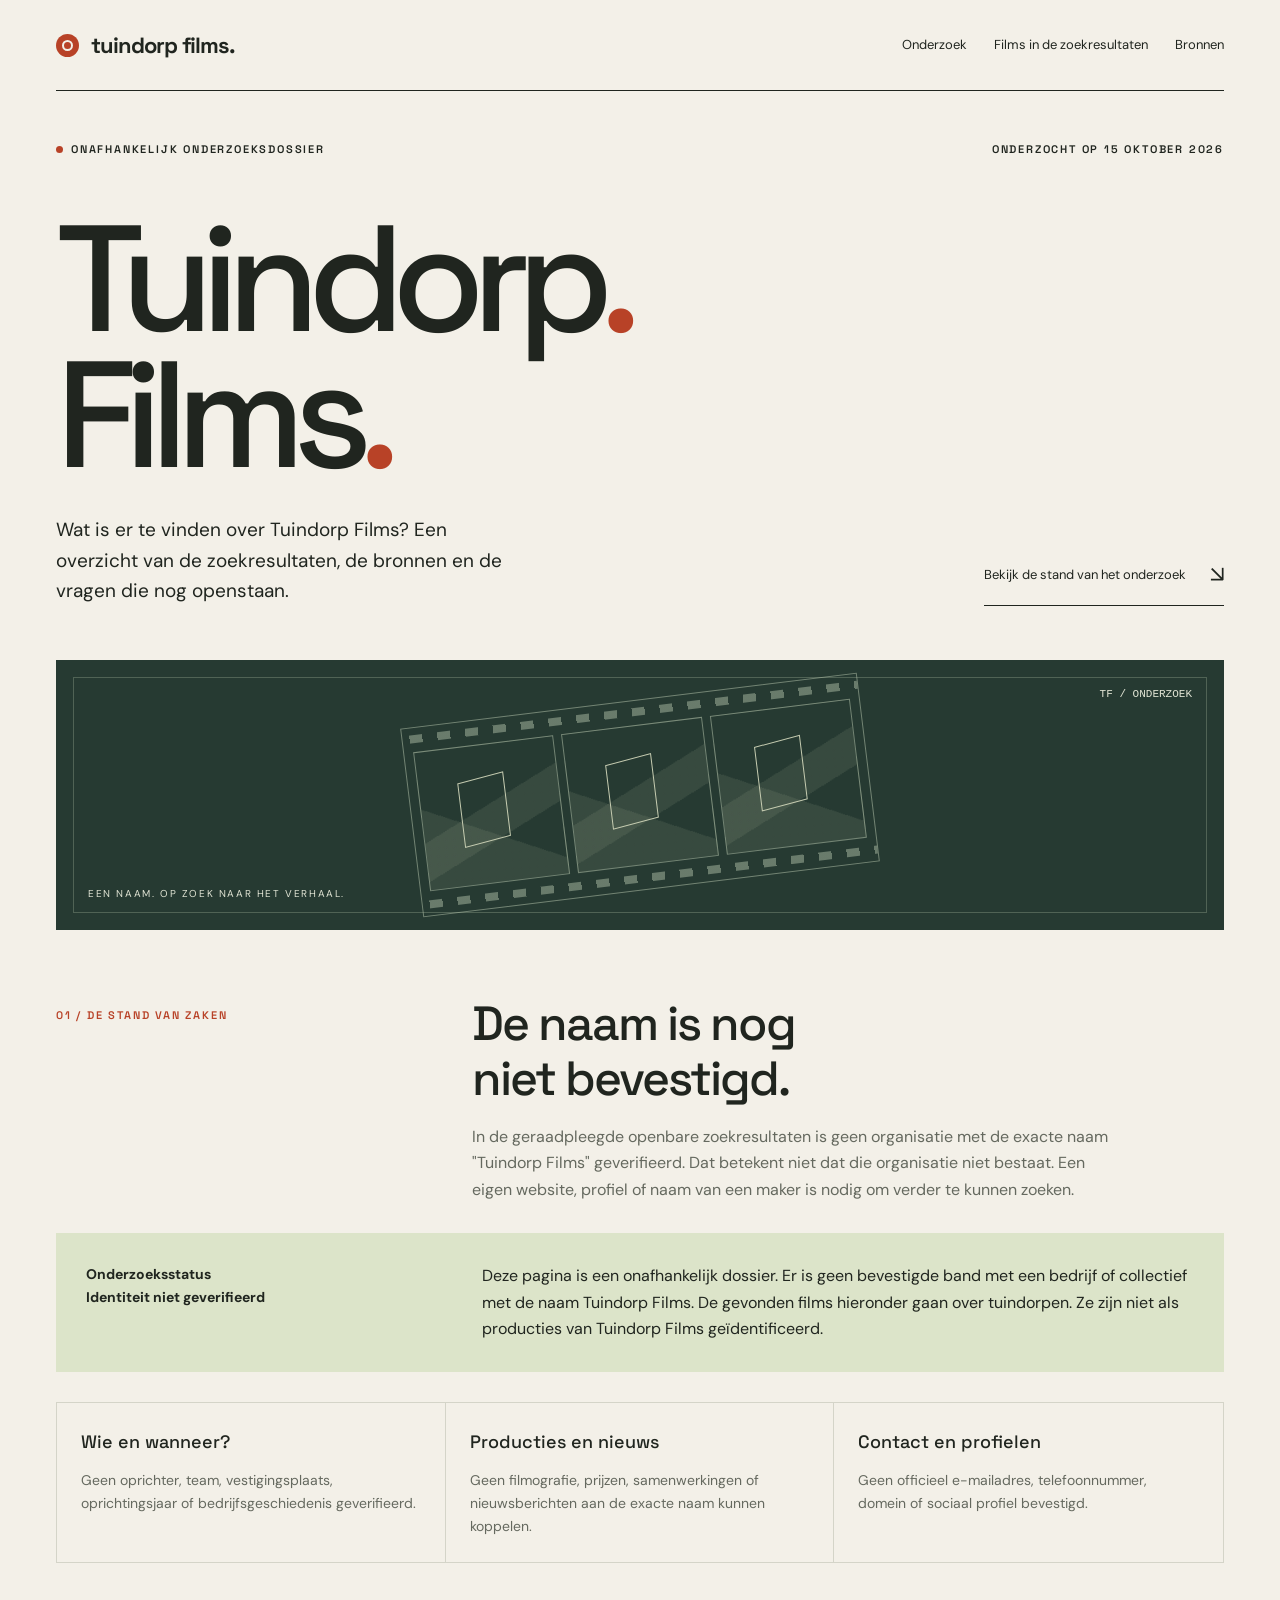
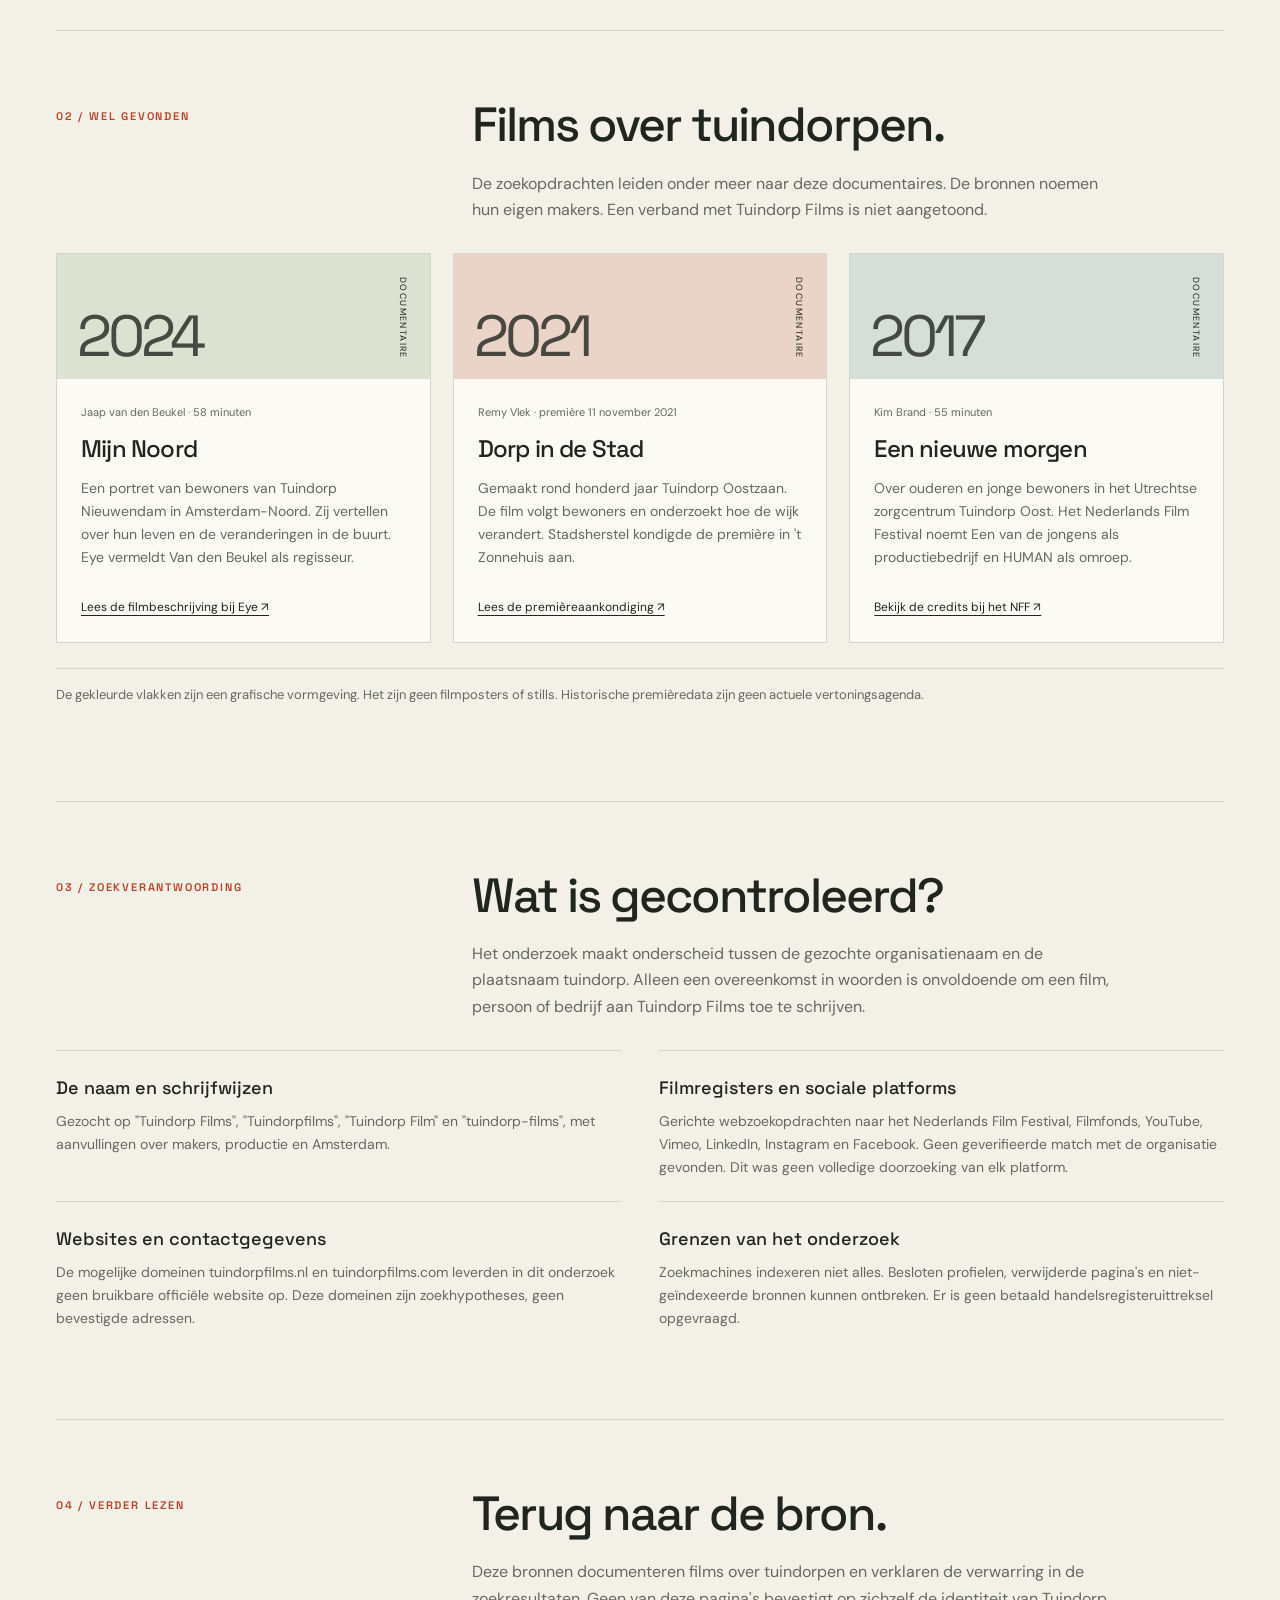
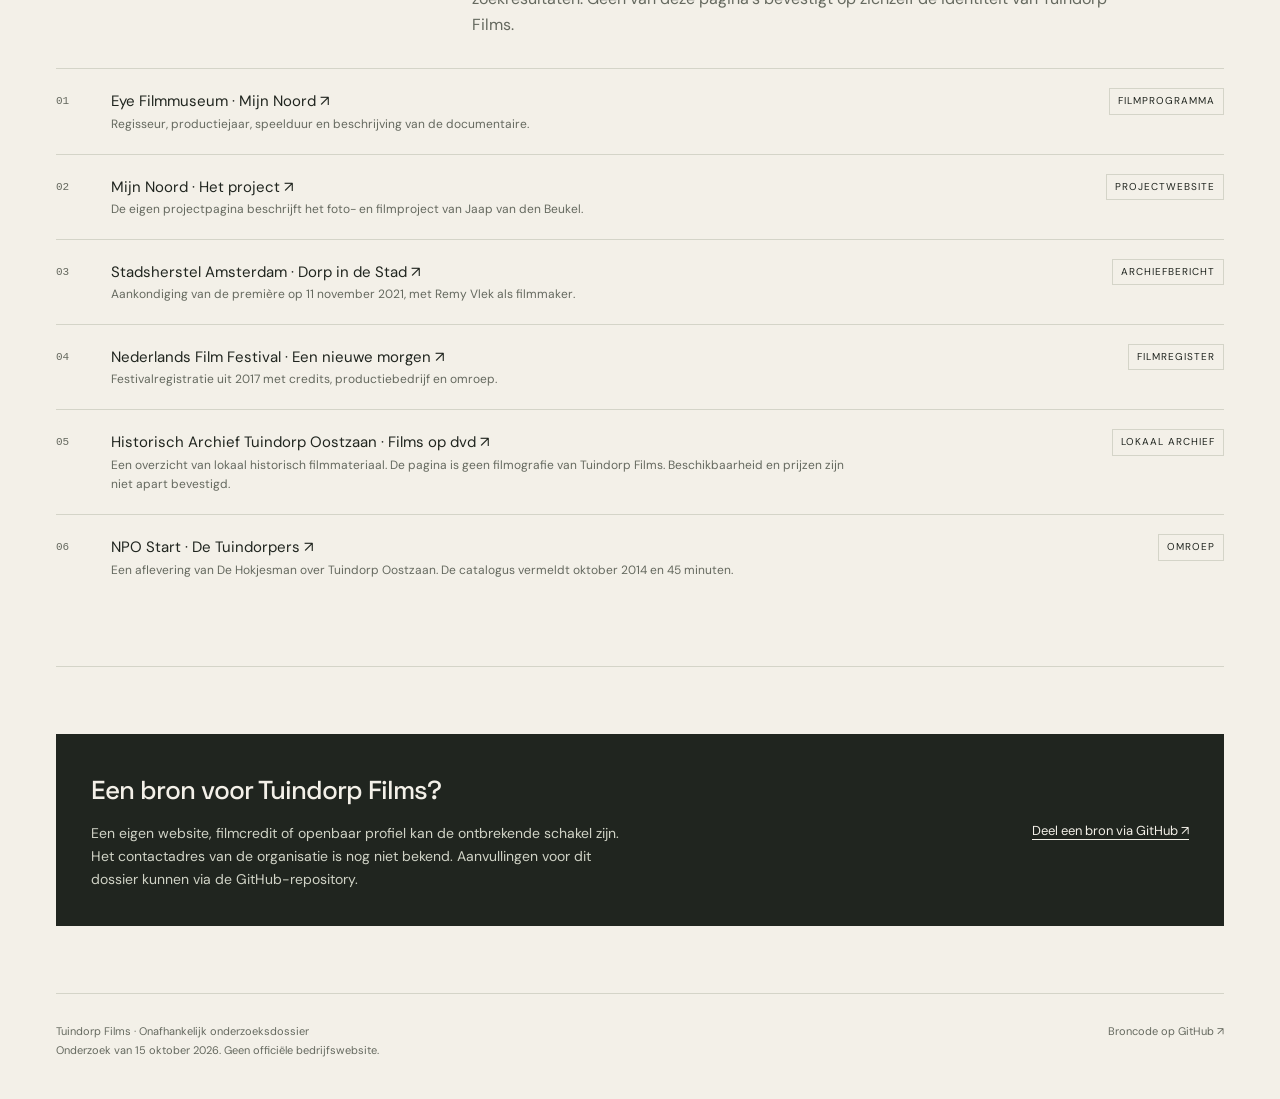
==== index.html @ 277f004e "Add Dutch Tuindorp Films research website with sources" ====
<!doctype html>
<html lang="nl">
<head>
  <meta charset="utf-8">
  <meta name="viewport" content="width=device-width, initial-scale=1">
  <meta name="theme-color" content="#f3f0e8">
  <meta name="description" content="Onafhankelijk onderzoeksdossier over de naam Tuindorp Films. Met bronverwijzingen, de stand van het onderzoek en duidelijk gescheiden films over tuindorpen.">
  <meta name="robots" content="noindex, follow">
  <title>Tuindorp Films | Onafhankelijk onderzoeksdossier</title>
  <link rel="icon" href="favicon.svg" type="image/svg+xml">
  <link rel="stylesheet" href="styles.css">
</head>
<body>
  <a class="skip" href="#inhoud">Direct naar de inhoud</a>
  <div class="wrap">
    <header class="topbar">
      <a class="brand" href="#" aria-label="Tuindorp Films, naar boven"><span class="brandmark" aria-hidden="true"></span>tuindorp films.</a>
      <nav aria-label="Hoofdnavigatie"><a href="#onderzoek">Onderzoek</a><a href="#films">Films in de zoekresultaten</a><a href="#bronnen">Bronnen</a></nav>
    </header>
    <main id="inhoud">
      <section class="hero" aria-labelledby="titel">
        <div class="hero-meta eyebrow"><span><span class="live-dot" aria-hidden="true"></span>Onafhankelijk onderzoeksdossier</span><span>Onderzocht op 15 oktober 2026</span></div>
        <h1 id="titel">Tuindorp<span>.</span><br>Films<span>.</span></h1>
        <div class="hero-bottom"><p class="intro">Wat is er te vinden over Tuindorp Films? Een overzicht van de zoekresultaten, de bronnen en de vragen die nog openstaan.</p><a class="hero-link" href="#onderzoek">Bekijk de stand van het onderzoek <span class="arrow" aria-hidden="true">↘</span></a></div>
      </section>
      <div class="visual" role="img" aria-label="Grafische illustratie van een filmstrook, geen beeld uit een productie">
        <span class="visual-counter" aria-hidden="true">TF / ONDERZOEK</span><div class="film-art" aria-hidden="true"><div class="film-cell"></div><div class="film-cell"></div><div class="film-cell"></div></div><span class="visual-label">EEN NAAM. OP ZOEK NAAR HET VERHAAL.</span>
      </div>
      <section id="onderzoek" class="section" aria-labelledby="onderzoek-titel">
        <div class="section-head"><span class="section-label eyebrow">01 / De stand van zaken</span><div><h2 id="onderzoek-titel">De naam is nog<br>niet bevestigd.</h2><p>In de geraadpleegde openbare zoekresultaten is geen organisatie met de exacte naam "Tuindorp Films" geverifieerd. Dat betekent niet dat die organisatie niet bestaat. Een eigen website, profiel of naam van een maker is nodig om verder te kunnen zoeken.</p></div></div>
        <div class="status-panel"><strong>Onderzoeksstatus<br>Identiteit niet geverifieerd</strong><p>Deze pagina is een onafhankelijk dossier. Er is geen bevestigde band met een bedrijf of collectief met de naam Tuindorp Films. De gevonden films hieronder gaan over tuindorpen. Ze zijn niet als producties van Tuindorp Films geïdentificeerd.</p></div>
        <div class="fact-grid"><article class="fact"><h3>Wie en wanneer?</h3><p>Geen oprichter, team, vestigingsplaats, oprichtingsjaar of bedrijfsgeschiedenis geverifieerd.</p></article><article class="fact"><h3>Producties en nieuws</h3><p>Geen filmografie, prijzen, samenwerkingen of nieuwsberichten aan de exacte naam kunnen koppelen.</p></article><article class="fact"><h3>Contact en profielen</h3><p>Geen officieel e-mailadres, telefoonnummer, domein of sociaal profiel bevestigd.</p></article></div>
      </section>
      <section id="films" class="section" aria-labelledby="films-titel">
        <div class="section-head"><span class="section-label eyebrow">02 / Wel gevonden</span><div><h2 id="films-titel">Films over tuindorpen.</h2><p>De zoekopdrachten leiden onder meer naar deze documentaires. De bronnen noemen hun eigen makers. Een verband met Tuindorp Films is niet aangetoond.</p></div></div>
        <div class="cards">
          <article class="card"><div class="card-visual" aria-hidden="true"><span class="year">2024</span><span class="type">Documentaire</span></div><div class="card-body"><small>Jaap van den Beukel · 58 minuten</small><h3>Mijn Noord</h3><p>Een portret van bewoners van Tuindorp Nieuwendam in Amsterdam-Noord. Zij vertellen over hun leven en de veranderingen in de buurt. Eye vermeldt Van den Beukel als regisseur.</p><a href="https://www.eyefilm.nl/whats-on/mijn-noord/1356610">Lees de filmbeschrijving bij Eye ↗</a></div></article>
          <article class="card"><div class="card-visual" aria-hidden="true"><span class="year">2021</span><span class="type">Documentaire</span></div><div class="card-body"><small>Remy Vlek · première 11 november 2021</small><h3>Dorp in de Stad</h3><p>Gemaakt rond honderd jaar Tuindorp Oostzaan. De film volgt bewoners en onderzoekt hoe de wijk verandert. Stadsherstel kondigde de première in 't Zonnehuis aan.</p><a href="https://stadsherstel.nl/cultuuragenda/premiere-dorp-in-de-stad/">Lees de premièreaankondiging ↗</a></div></article>
          <article class="card"><div class="card-visual" aria-hidden="true"><span class="year">2017</span><span class="type">Documentaire</span></div><div class="card-body"><small>Kim Brand · 55 minuten</small><h3>Een nieuwe morgen</h3><p>Over ouderen en jonge bewoners in het Utrechtse zorgcentrum Tuindorp Oost. Het Nederlands Film Festival noemt Een van de jongens als productiebedrijf en HUMAN als omroep.</p><a href="https://www.filmfestival.nl/film/een-nieuwe-morgen">Bekijk de credits bij het NFF ↗</a></div></article>
        </div><p class="notice">De gekleurde vlakken zijn een grafische vormgeving. Het zijn geen filmposters of stills. Historische premièredata zijn geen actuele vertoningsagenda.</p>
      </section>
      <section class="section" aria-labelledby="aanpak-titel">
        <div class="section-head"><span class="section-label eyebrow">03 / Zoekverantwoording</span><div><h2 id="aanpak-titel">Wat is gecontroleerd?</h2><p>Het onderzoek maakt onderscheid tussen de gezochte organisatienaam en de plaatsnaam tuindorp. Alleen een overeenkomst in woorden is onvoldoende om een film, persoon of bedrijf aan Tuindorp Films toe te schrijven.</p></div></div>
        <div class="research-list"><article class="research-item"><h3>De naam en schrijfwijzen</h3><p>Gezocht op "Tuindorp Films", "Tuindorpfilms", "Tuindorp Film" en "tuindorp-films", met aanvullingen over makers, productie en Amsterdam.</p></article><article class="research-item"><h3>Filmregisters en sociale platforms</h3><p>Gerichte webzoekopdrachten naar het Nederlands Film Festival, Filmfonds, YouTube, Vimeo, LinkedIn, Instagram en Facebook. Geen geverifieerde match met de organisatie gevonden. Dit was geen volledige doorzoeking van elk platform.</p></article><article class="research-item"><h3>Websites en contactgegevens</h3><p>De mogelijke domeinen tuindorpfilms.nl en tuindorpfilms.com leverden in dit onderzoek geen bruikbare officiële website op. Deze domeinen zijn zoekhypotheses, geen bevestigde adressen.</p></article><article class="research-item"><h3>Grenzen van het onderzoek</h3><p>Zoekmachines indexeren niet alles. Besloten profielen, verwijderde pagina's en niet-geïndexeerde bronnen kunnen ontbreken. Er is geen betaald handelsregisteruittreksel opgevraagd.</p></article></div>
      </section>
      <section id="bronnen" class="section" aria-labelledby="bronnen-titel">
        <div class="section-head"><span class="section-label eyebrow">04 / Verder lezen</span><div><h2 id="bronnen-titel">Terug naar de bron.</h2><p>Deze bronnen documenteren films over tuindorpen en verklaren de verwarring in de zoekresultaten. Geen van deze pagina's bevestigt op zichzelf de identiteit van Tuindorp Films.</p></div></div>
        <ol class="sources"><li><div><a href="https://www.eyefilm.nl/whats-on/mijn-noord/1356610">Eye Filmmuseum · Mijn Noord ↗</a><small>Regisseur, productiejaar, speelduur en beschrijving van de documentaire.</small></div><span class="source-type">Filmprogramma</span></li><li><div><a href="https://mijnnoord.nl/het-project">Mijn Noord · Het project ↗</a><small>De eigen projectpagina beschrijft het foto- en filmproject van Jaap van den Beukel.</small></div><span class="source-type">Projectwebsite</span></li><li><div><a href="https://stadsherstel.nl/cultuuragenda/premiere-dorp-in-de-stad/">Stadsherstel Amsterdam · Dorp in de Stad ↗</a><small>Aankondiging van de première op 11 november 2021, met Remy Vlek als filmmaker.</small></div><span class="source-type">Archiefbericht</span></li><li><div><a href="https://www.filmfestival.nl/film/een-nieuwe-morgen">Nederlands Film Festival · Een nieuwe morgen ↗</a><small>Festivalregistratie uit 2017 met credits, productiebedrijf en omroep.</small></div><span class="source-type">Filmregister</span></li><li><div><a href="https://www.historischarchief-toz.nl/films-op-dvd/">Historisch Archief Tuindorp Oostzaan · Films op dvd ↗</a><small>Een overzicht van lokaal historisch filmmateriaal. De pagina is geen filmografie van Tuindorp Films. Beschikbaarheid en prijzen zijn niet apart bevestigd.</small></div><span class="source-type">Lokaal archief</span></li><li><div><a href="https://npo.nl/start/serie/de-hokjesman/seizoen-2/de-tuindorpers_1">NPO Start · De Tuindorpers ↗</a><small>Een aflevering van De Hokjesman over Tuindorp Oostzaan. De catalogus vermeldt oktober 2014 en 45 minuten.</small></div><span class="source-type">Omroep</span></li></ol>
      </section>
      <section class="section" aria-labelledby="contact-titel"><div class="contact-box"><div><h3 id="contact-titel">Een bron voor Tuindorp Films?</h3><p>Een eigen website, filmcredit of openbaar profiel kan de ontbrekende schakel zijn. Het contactadres van de organisatie is nog niet bekend. Aanvullingen voor dit dossier kunnen via de GitHub-repository.</p></div><a href="https://github.com/DriesMeerman/tuindorp-films-website/issues/new">Deel een bron via GitHub ↗</a></div></section>
    </main>
    <footer class="footer"><p>Tuindorp Films · Onafhankelijk onderzoeksdossier<br>Onderzoek van 15 oktober 2026. Geen officiële bedrijfswebsite.</p><a href="https://github.com/DriesMeerman/tuindorp-films-website">Broncode op GitHub ↗</a></footer>
  </div>
</body>
</html>
---- styles.css ----
@import url('https://fonts.googleapis.com/css2?family=DM+Sans:wght@400;500;600;700&family=Space+Grotesk:wght@400;500;600;700&display=swap');

:root{--paper:#f3f0e8;--ink:#20251f;--muted:#65695f;--line:#d4d4c8;--accent:#b84227;--green:#dce4c9;--white:#fbfaf5}
*{box-sizing:border-box}html{scroll-behavior:smooth;scroll-padding-top:30px}body{margin:0;background:var(--paper);color:var(--ink);font-family:'DM Sans',Arial,sans-serif;font-size:16px;line-height:1.65}a{color:inherit;text-underline-offset:4px}a:hover{color:var(--accent)}a:focus-visible,button:focus-visible,summary:focus-visible{outline:3px solid var(--accent);outline-offset:6px}.skip{position:absolute;top:-100px;left:20px;background:var(--white);padding:12px;z-index:10}.skip:focus{top:10px}.wrap{max-width:1320px;margin:auto;padding:0 56px}.topbar{display:flex;justify-content:space-between;align-items:center;padding:27px 0;border-bottom:1px solid var(--ink);gap:24px}.brand{text-decoration:none;font-family:'Space Grotesk',Arial,sans-serif;font-size:22px;font-weight:700;letter-spacing:-1px;display:flex;align-items:center;gap:12px}.brandmark{width:23px;height:23px;background:var(--accent);position:relative;border-radius:50%}.brandmark:after{content:'';position:absolute;inset:6px;border:2px solid var(--paper);border-radius:50%}nav{display:flex;gap:27px;font-size:13px}nav a{text-decoration:none}.eyebrow{font-family:'Space Grotesk',Arial,sans-serif;font-size:11px;letter-spacing:1.8px;text-transform:uppercase;font-weight:600}.hero{padding:49px 0 54px}.hero-meta{display:flex;justify-content:space-between;align-items:center;gap:20px}.live-dot{display:inline-block;background:var(--accent);width:7px;height:7px;border-radius:50%;margin-right:8px}h1,h2,h3,p{margin-top:0}h1,h2,h3{font-family:'Space Grotesk',Arial,sans-serif;font-weight:500}h1{font-size:clamp(72px,11.8vw,160px);letter-spacing:-.085em;line-height:.9;margin:53px 0 32px}h1 span{color:var(--accent)}.hero-bottom{display:grid;grid-template-columns:1fr 1fr;gap:40px;align-items:end}.intro{font-size:19px;max-width:470px;line-height:1.6;margin:0}.hero-link{justify-self:end;text-decoration:none;font-size:13px;display:flex;gap:24px;align-items:center;border-bottom:1px solid var(--ink);padding:12px 0}.arrow{font-size:23px}.visual{height:270px;background:#263a32;position:relative;overflow:hidden;display:flex;align-items:center;justify-content:center;color:#e1e4d4}.visual:before{content:'';position:absolute;inset:17px;border:1px solid #90a18b66}.film-art{position:relative;width:460px;height:190px;border:1px solid #b6c6ad88;transform:rotate(-7deg);display:grid;grid-template-columns:repeat(3,1fr);gap:8px;padding:24px 9px}.film-art:before,.film-art:after{content:'';position:absolute;left:0;right:0;height:8px;background:repeating-linear-gradient(90deg,transparent 0 7px,#b6c6ad77 7px 20px,transparent 20px 28px)}.film-art:before{top:7px}.film-art:after{bottom:7px}.film-cell{border:1px solid #b6c6ad88;background:linear-gradient(155deg,transparent 45%,#a6b19422 45% 64%,transparent 64%),linear-gradient(25deg,#a6b19422 40%,transparent 40%);position:relative}.film-cell:after{content:'';position:absolute;left:28%;top:23%;width:32%;height:46%;border:1px solid #c6ccb1;transform:skewY(-8deg)}.visual-label{position:absolute;bottom:28px;left:32px;font-size:10px;letter-spacing:1.6px}.visual-counter{position:absolute;right:32px;top:25px;font-family:monospace;font-size:11px}.section{padding:67px 0;border-bottom:1px solid var(--line)}.section-head{display:grid;grid-template-columns:1fr 2fr;gap:40px;margin-bottom:30px}.section-label{color:var(--accent);padding-top:9px}.section-head h2{font-size:clamp(31px,4vw,48px);line-height:1.13;letter-spacing:-2px;margin-bottom:18px}.section-head p{color:var(--muted);max-width:650px;margin-bottom:0}.status-panel{display:grid;grid-template-columns:1fr 2fr;gap:40px;background:var(--green);padding:30px}.status-panel p{margin-bottom:0}.status-panel strong{font-size:14px}.fact-grid{display:grid;grid-template-columns:repeat(3,1fr);gap:0;border:1px solid var(--line);margin-top:30px}.fact{padding:24px;border-right:1px solid var(--line)}.fact:last-child{border:0}.fact h3{font-size:18px;margin-bottom:12px}.fact p{font-size:14px;color:var(--muted);margin:0}.cards{display:grid;grid-template-columns:repeat(3,1fr);gap:22px}.card{background:var(--white);border:1px solid var(--line);display:flex;flex-direction:column}.card-visual{height:125px;display:flex;justify-content:space-between;align-items:flex-end;padding:20px;background:#dce2d2;overflow:hidden;position:relative}.card:nth-child(2) .card-visual{background:#e9d4c7}.card:nth-child(3) .card-visual{background:#d6deda}.card-visual .year{font-family:'Space Grotesk',Arial,sans-serif;font-size:58px;line-height:.8;letter-spacing:-4px;opacity:.8}.card-visual .type{font-size:9px;text-transform:uppercase;letter-spacing:1.4px;writing-mode:vertical-rl}.card-body{padding:24px;display:flex;flex-direction:column;flex:1}.card h3{font-size:24px;line-height:1.15;letter-spacing:-.8px;margin:14px 0}.card p{font-size:14px;color:var(--muted)}.card small{font-size:11px;color:var(--muted)}.card a{font-size:12px;margin-top:auto;padding-top:15px}.notice{font-size:13px;padding:15px 0;border-top:1px solid var(--line);margin-top:25px;color:var(--muted)}.research-list{display:grid;grid-template-columns:1fr 1fr;gap:0 38px}.research-item{border-top:1px solid var(--line);padding:22px 0}.research-item h3{font-size:18px;margin-bottom:7px}.research-item p{color:var(--muted);font-size:14px;margin:0}.sources{counter-reset:source;list-style:none;margin:0;padding:0}.sources li{counter-increment:source;display:grid;grid-template-columns:40px 1fr auto;gap:15px;border-top:1px solid var(--line);padding:19px 0;align-items:start}.sources li:before{content:counter(source,decimal-leading-zero);font-family:monospace;font-size:11px;color:var(--muted);padding-top:4px}.sources a{font-size:15px;text-decoration:none}.sources small{display:block;font-size:12px;color:var(--muted);max-width:750px}.source-type{font-size:10px;letter-spacing:1px;text-transform:uppercase;border:1px solid var(--line);padding:4px 8px;white-space:nowrap}.contact-box{padding:35px;background:var(--ink);color:var(--paper);display:grid;grid-template-columns:1fr 1fr;gap:40px}.contact-box h3{font-size:26px;letter-spacing:-1px;margin-bottom:10px}.contact-box p{font-size:14px;color:#d0d3c6;margin:0}.contact-box a{align-self:center;justify-self:end;font-size:13px}.footer{padding:28px 0 40px;display:flex;justify-content:space-between;gap:30px;font-size:11px;color:var(--muted)}.footer p{margin:0}.footer a{text-decoration:none}
@media(min-width:1500px){.wrap{max-width:1400px}}@media(max-width:850px){.wrap{padding:0 28px}nav{gap:15px}.hero-bottom{grid-template-columns:1fr}.hero-link{justify-self:start}.section-head{grid-template-columns:1fr;gap:12px}.status-panel{grid-template-columns:1fr;gap:12px}.cards{grid-template-columns:1fr}.card{display:grid;grid-template-columns:160px 1fr}.card-visual{height:100%;min-height:220px}.fact-grid{grid-template-columns:1fr}.fact{border-right:0;border-bottom:1px solid var(--line)}.contact-box{grid-template-columns:1fr;gap:20px}.contact-box a{justify-self:start}.visual{height:230px}.source-type{display:none}.sources li{grid-template-columns:30px 1fr}}@media(max-width:520px){.wrap{padding:0 20px}.topbar{align-items:flex-start;gap:15px}.brand{font-size:18px;white-space:nowrap}nav{flex-wrap:wrap;justify-content:flex-end;gap:7px 13px;font-size:11px;max-width:150px}.brandmark{width:18px;height:18px}.brandmark:after{inset:4px}.hero{padding-top:30px}.hero-meta{align-items:flex-start;font-size:9px}.hero-meta span:last-child{text-align:right;max-width:125px}h1{margin-top:40px;font-size:23vw}.intro{font-size:17px}.visual{height:190px}.film-art{width:300px;height:140px}.visual-label{font-size:8px;left:24px;bottom:24px}.visual-counter{right:24px}.section{padding:42px 0}.section-head h2{letter-spacing:-1px}.status-panel{padding:23px}.research-list{grid-template-columns:1fr}.card{grid-template-columns:1fr}.card-visual{min-height:0;height:110px}.contact-box{padding:25px}.footer{flex-direction:column;gap:10px}.eyebrow{font-size:10px}}@media(prefers-reduced-motion:reduce){html{scroll-behavior:auto}}
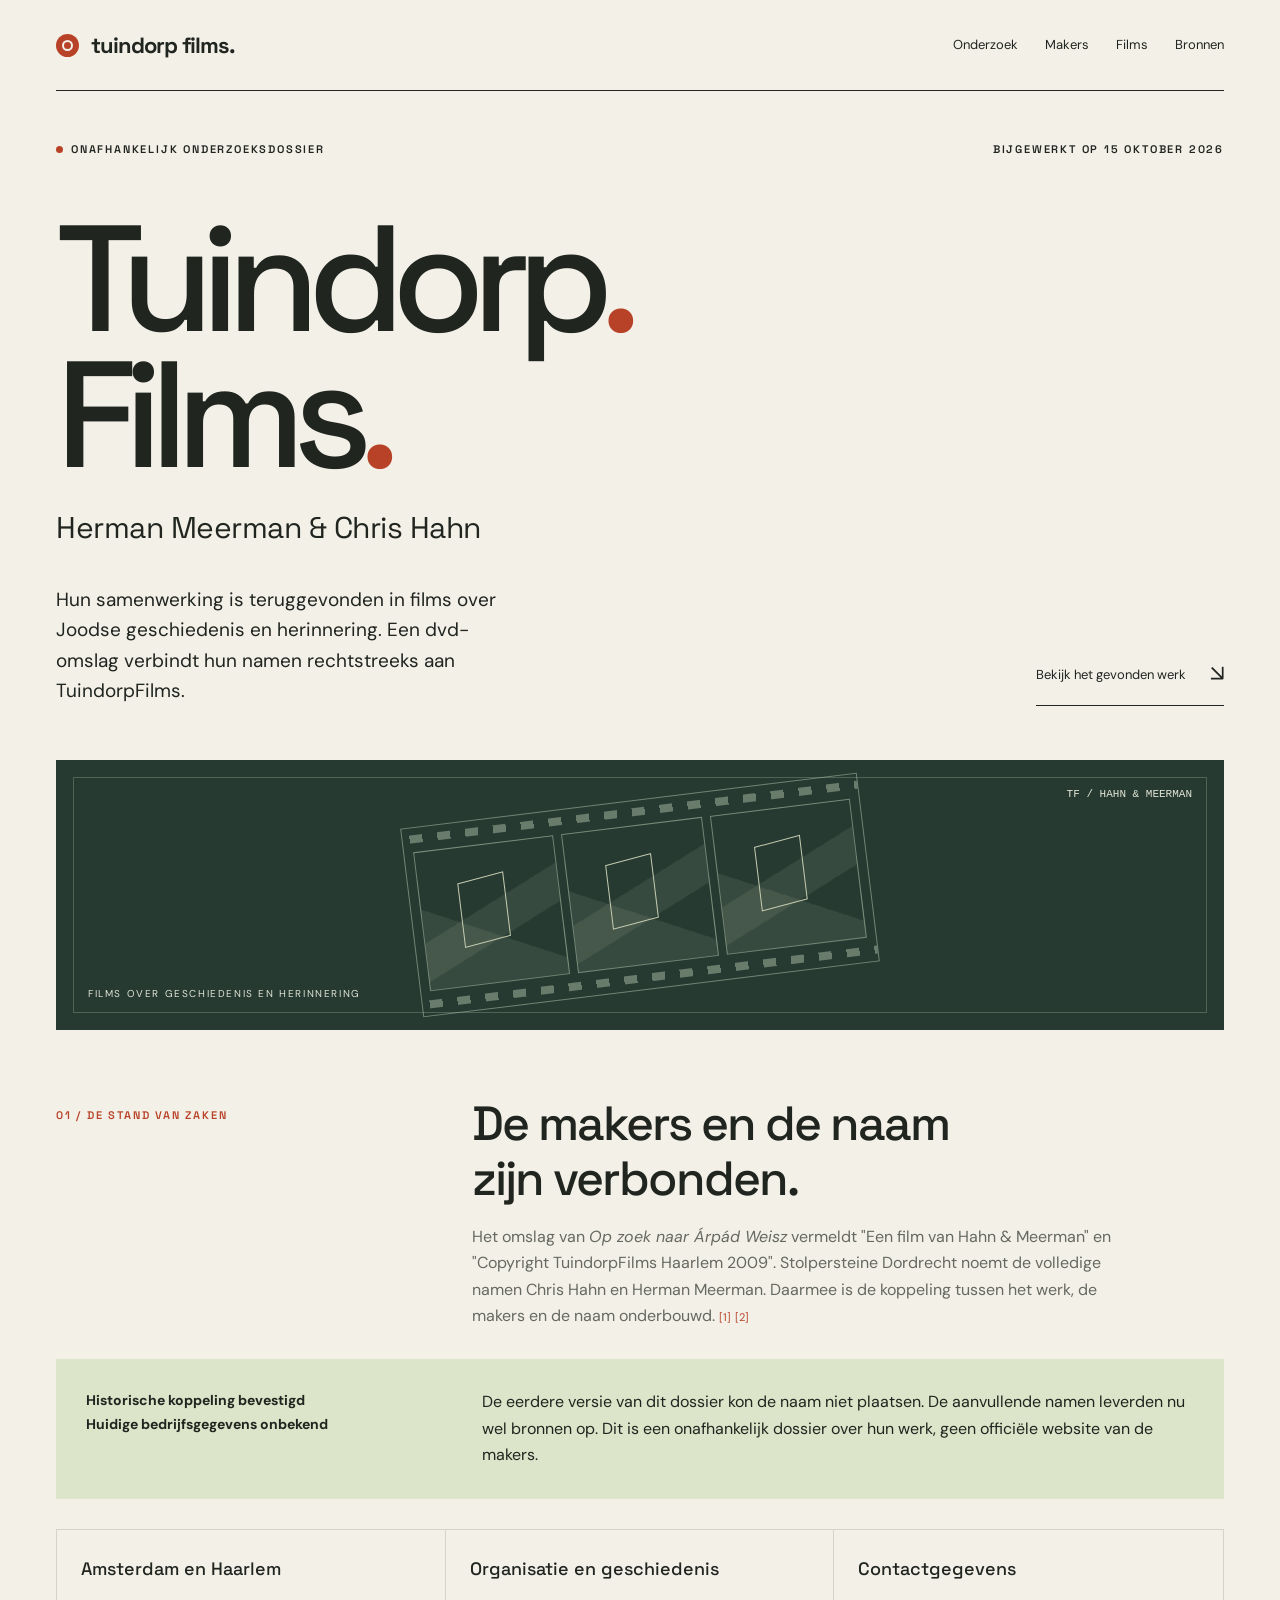
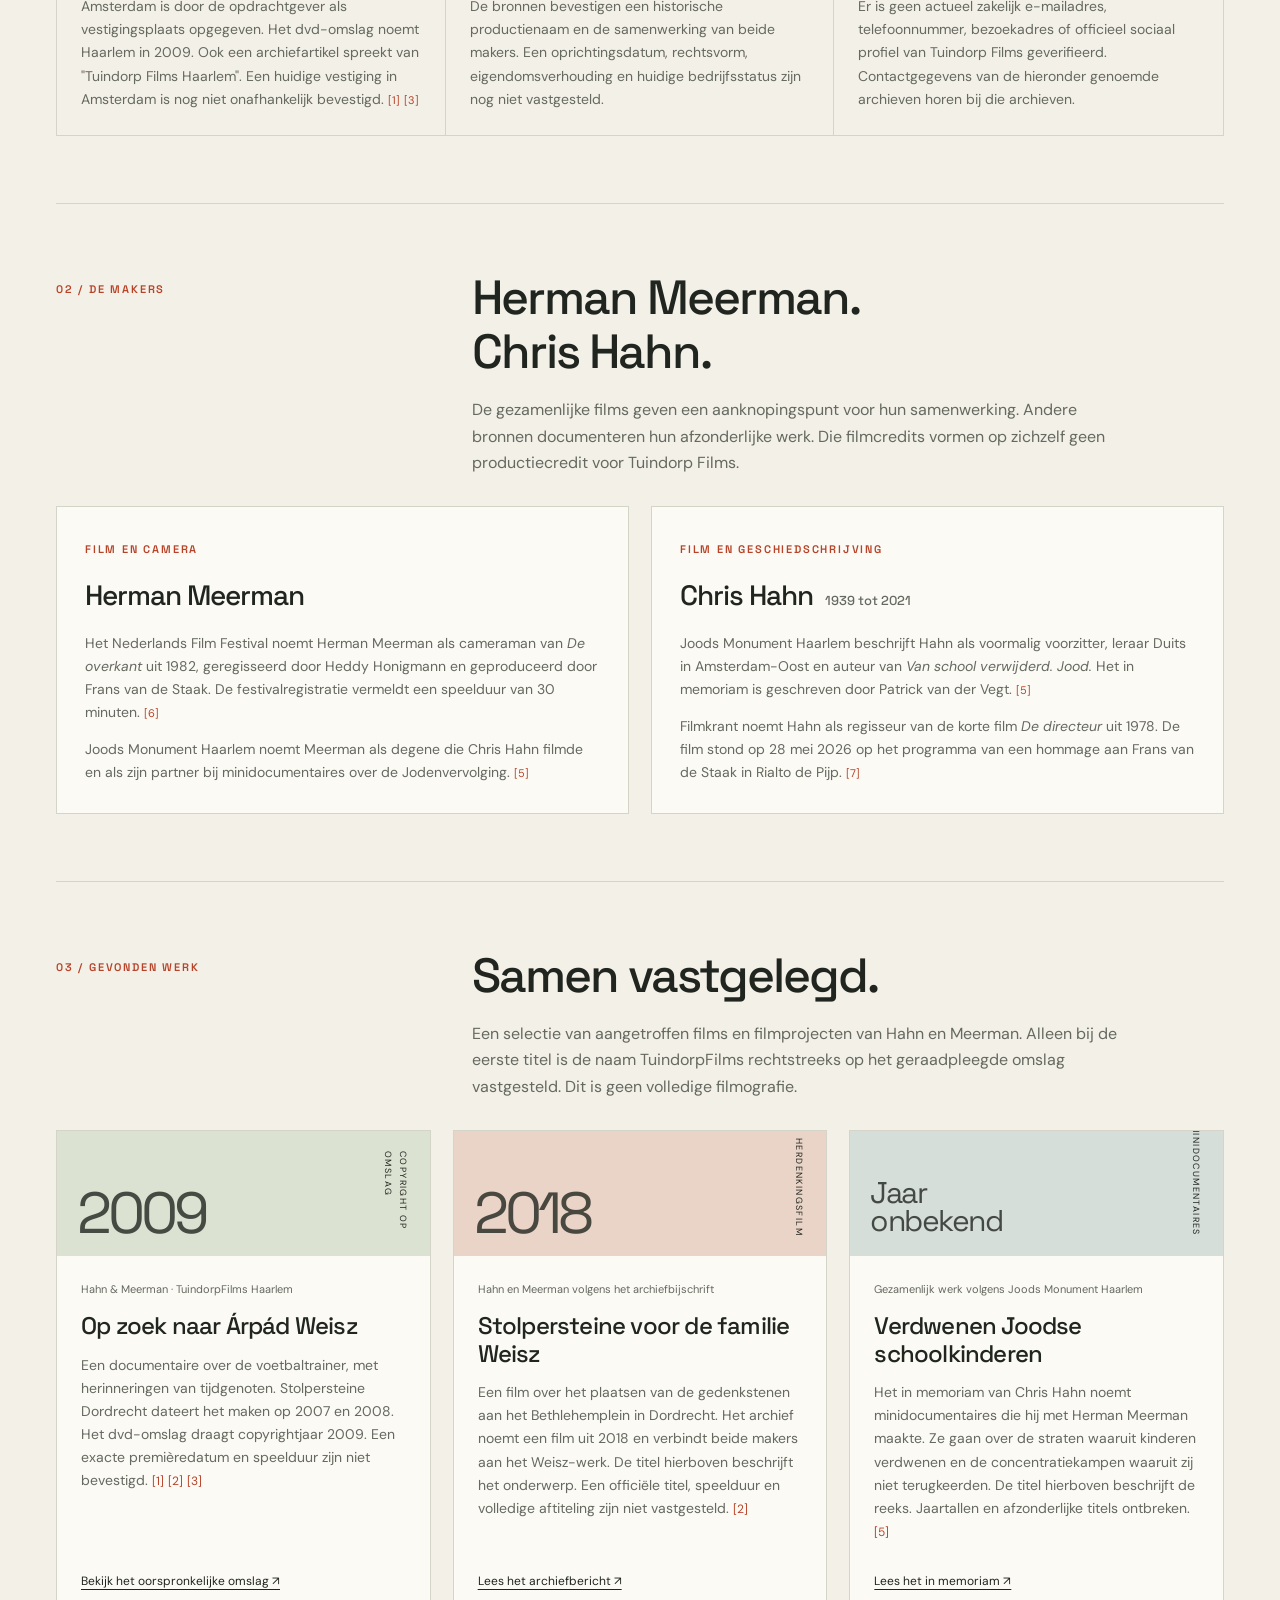
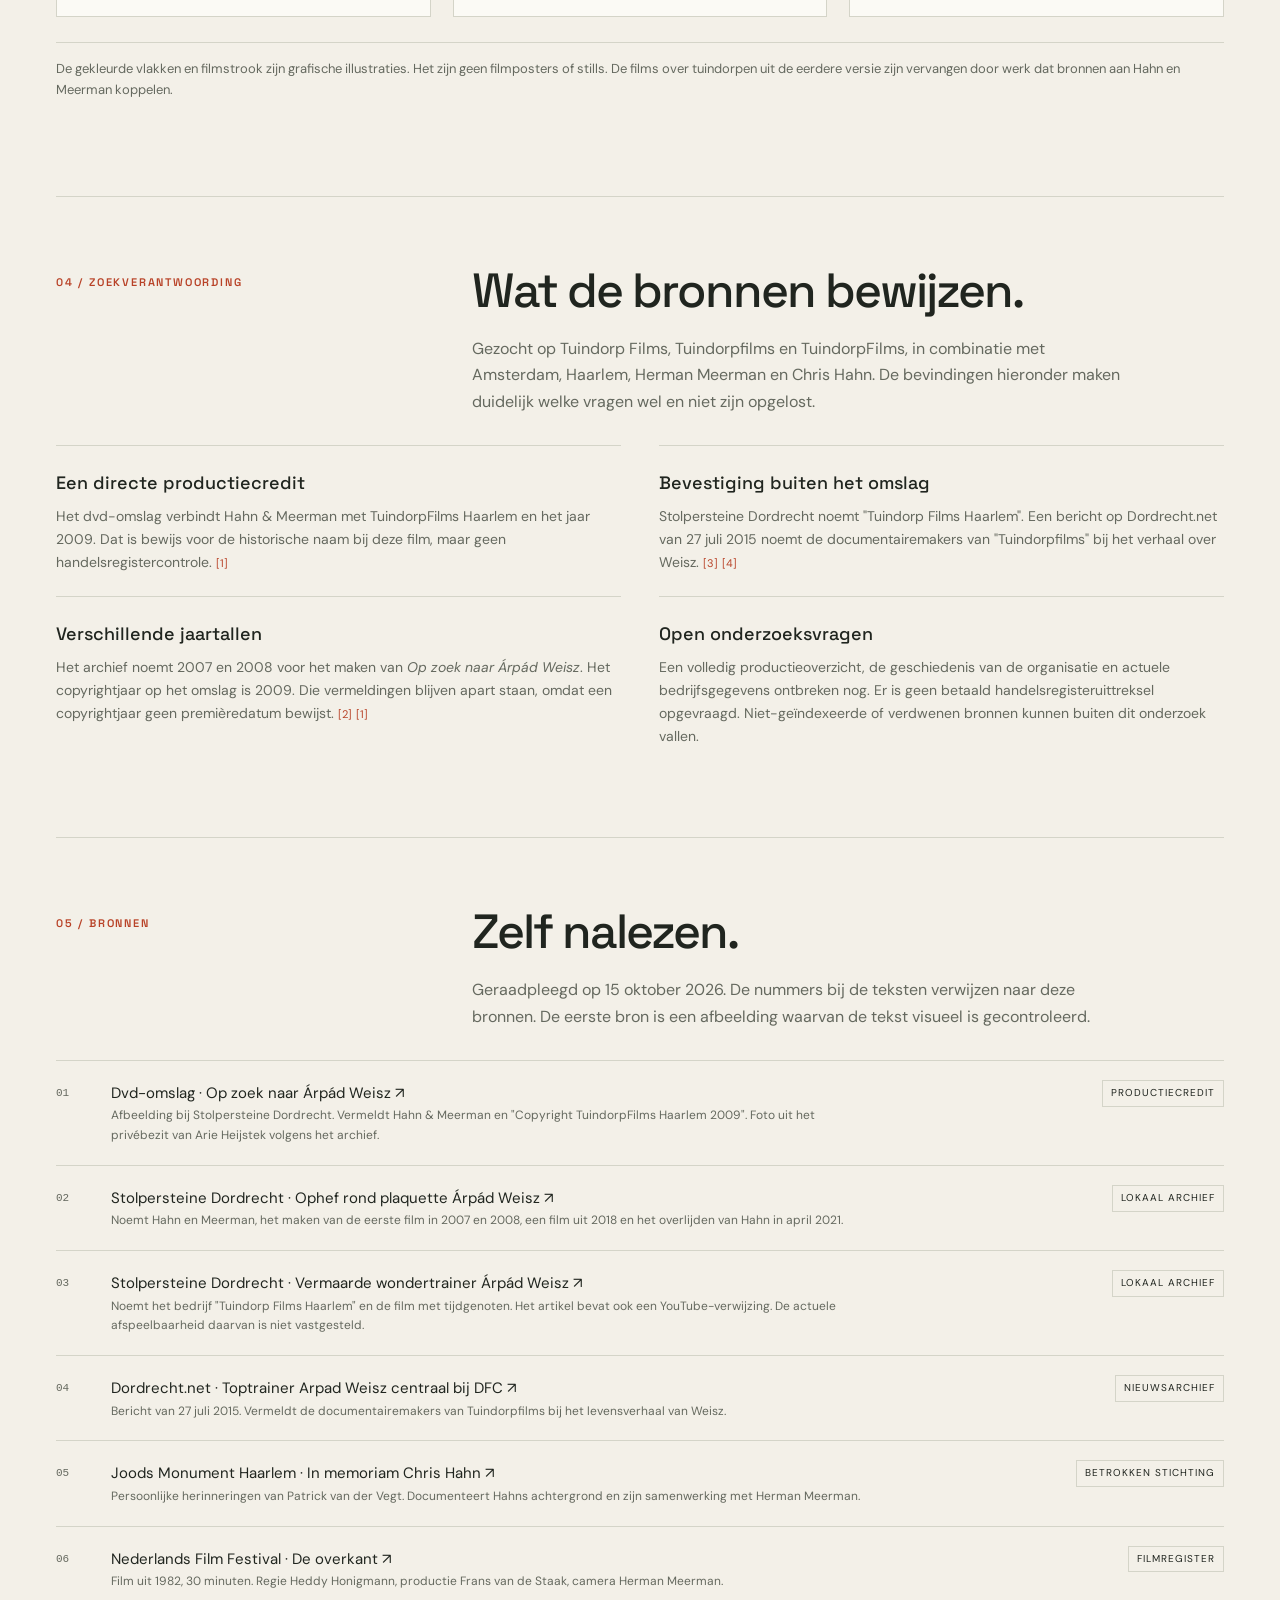
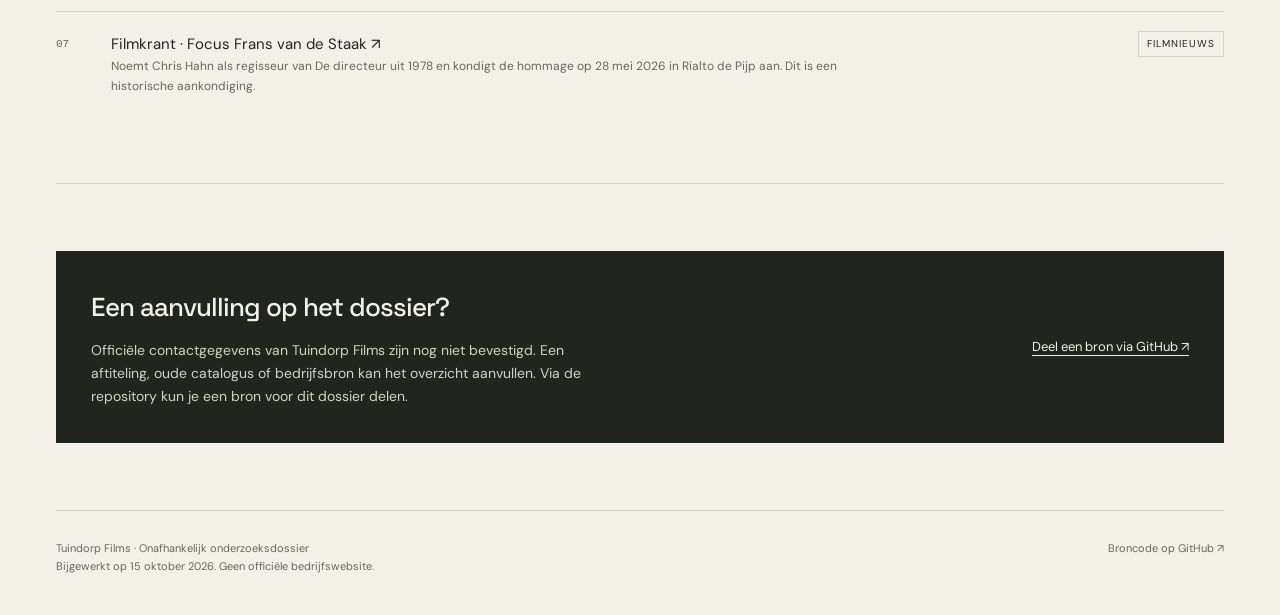
==== commit b8e4a835: "Add the makers section and sources from Fang's research, with styles for the new blocks Co-Authored-" ====
--- a/index.html
+++ b/index.html
@@ -4,9 +4,9 @@
   <meta charset="utf-8">
   <meta name="viewport" content="width=device-width, initial-scale=1">
   <meta name="theme-color" content="#f3f0e8">
-  <meta name="description" content="Onafhankelijk onderzoeksdossier over de naam Tuindorp Films. Met bronverwijzingen, de stand van het onderzoek en duidelijk gescheiden films over tuindorpen.">
+  <meta name="description" content="Tuindorp Films en de films van Herman Meerman en Chris Hahn. Een onafhankelijk Nederlands dossier met gecontroleerde bronnen, filmcredits en open onderzoeksvragen.">
   <meta name="robots" content="noindex, follow">
-  <title>Tuindorp Films | Onafhankelijk onderzoeksdossier</title>
+  <title>Tuindorp Films | Herman Meerman &amp; Chris Hahn</title>
   <link rel="icon" href="favicon.svg" type="image/svg+xml">
   <link rel="stylesheet" href="styles.css">
 </head>
@@ -15,41 +15,67 @@
   <div class="wrap">
     <header class="topbar">
       <a class="brand" href="#" aria-label="Tuindorp Films, naar boven"><span class="brandmark" aria-hidden="true"></span>tuindorp films.</a>
-      <nav aria-label="Hoofdnavigatie"><a href="#onderzoek">Onderzoek</a><a href="#films">Films in de zoekresultaten</a><a href="#bronnen">Bronnen</a></nav>
+      <nav aria-label="Hoofdnavigatie"><a href="#onderzoek">Onderzoek</a><a href="#makers">Makers</a><a href="#films">Films</a><a href="#bronnen">Bronnen</a></nav>
     </header>
     <main id="inhoud">
       <section class="hero" aria-labelledby="titel">
-        <div class="hero-meta eyebrow"><span><span class="live-dot" aria-hidden="true"></span>Onafhankelijk onderzoeksdossier</span><span>Onderzocht op 15 oktober 2026</span></div>
+        <div class="hero-meta eyebrow"><span><span class="live-dot" aria-hidden="true"></span>Onafhankelijk onderzoeksdossier</span><span>Bijgewerkt op 15 oktober 2026</span></div>
         <h1 id="titel">Tuindorp<span>.</span><br>Films<span>.</span></h1>
-        <div class="hero-bottom"><p class="intro">Wat is er te vinden over Tuindorp Films? Een overzicht van de zoekresultaten, de bronnen en de vragen die nog openstaan.</p><a class="hero-link" href="#onderzoek">Bekijk de stand van het onderzoek <span class="arrow" aria-hidden="true">↘</span></a></div>
+        <p class="makers-line">Herman Meerman &amp; Chris Hahn</p>
+        <div class="hero-bottom"><p class="intro">Hun samenwerking is teruggevonden in films over Joodse geschiedenis en herinnering. Een dvd-omslag verbindt hun namen rechtstreeks aan TuindorpFilms.</p><a class="hero-link" href="#films">Bekijk het gevonden werk <span class="arrow" aria-hidden="true">↘</span></a></div>
       </section>
       <div class="visual" role="img" aria-label="Grafische illustratie van een filmstrook, geen beeld uit een productie">
-        <span class="visual-counter" aria-hidden="true">TF / ONDERZOEK</span><div class="film-art" aria-hidden="true"><div class="film-cell"></div><div class="film-cell"></div><div class="film-cell"></div></div><span class="visual-label">EEN NAAM. OP ZOEK NAAR HET VERHAAL.</span>
+        <span class="visual-counter" aria-hidden="true">TF / HAHN &amp; MEERMAN</span><div class="film-art" aria-hidden="true"><div class="film-cell"></div><div class="film-cell"></div><div class="film-cell"></div></div><span class="visual-label">FILMS OVER GESCHIEDENIS EN HERINNERING</span>
       </div>
       <section id="onderzoek" class="section" aria-labelledby="onderzoek-titel">
-        <div class="section-head"><span class="section-label eyebrow">01 / De stand van zaken</span><div><h2 id="onderzoek-titel">De naam is nog<br>niet bevestigd.</h2><p>In de geraadpleegde openbare zoekresultaten is geen organisatie met de exacte naam "Tuindorp Films" geverifieerd. Dat betekent niet dat die organisatie niet bestaat. Een eigen website, profiel of naam van een maker is nodig om verder te kunnen zoeken.</p></div></div>
-        <div class="status-panel"><strong>Onderzoeksstatus<br>Identiteit niet geverifieerd</strong><p>Deze pagina is een onafhankelijk dossier. Er is geen bevestigde band met een bedrijf of collectief met de naam Tuindorp Films. De gevonden films hieronder gaan over tuindorpen. Ze zijn niet als producties van Tuindorp Films geïdentificeerd.</p></div>
-        <div class="fact-grid"><article class="fact"><h3>Wie en wanneer?</h3><p>Geen oprichter, team, vestigingsplaats, oprichtingsjaar of bedrijfsgeschiedenis geverifieerd.</p></article><article class="fact"><h3>Producties en nieuws</h3><p>Geen filmografie, prijzen, samenwerkingen of nieuwsberichten aan de exacte naam kunnen koppelen.</p></article><article class="fact"><h3>Contact en profielen</h3><p>Geen officieel e-mailadres, telefoonnummer, domein of sociaal profiel bevestigd.</p></article></div>
+        <div class="section-head"><span class="section-label eyebrow">01 / De stand van zaken</span><div><h2 id="onderzoek-titel">De makers en de naam<br>zijn verbonden.</h2><p>Het omslag van <em>Op zoek naar Árpád Weisz</em> vermeldt "Een film van Hahn &amp; Meerman" en "Copyright TuindorpFilms Haarlem 2009". Stolpersteine Dordrecht noemt de volledige namen Chris Hahn en Herman Meerman. Daarmee is de koppeling tussen het werk, de makers en de naam onderbouwd. <a class="cite" href="#bron-omslag">[1]</a> <a class="cite" href="#bron-weisz">[2]</a></p></div></div>
+        <div class="status-panel"><strong>Historische koppeling bevestigd<br>Huidige bedrijfsgegevens onbekend</strong><p>De eerdere versie van dit dossier kon de naam niet plaatsen. De aanvullende namen leverden nu wel bronnen op. Dit is een onafhankelijk dossier over hun werk, geen officiële website van de makers.</p></div>
+        <div class="fact-grid">
+          <article class="fact"><h3>Amsterdam en Haarlem</h3><p>Amsterdam is door de opdrachtgever als vestigingsplaats opgegeven. Het dvd-omslag noemt Haarlem in 2009. Ook een archiefartikel spreekt van "Tuindorp Films Haarlem". Een huidige vestiging in Amsterdam is nog niet onafhankelijk bevestigd. <a class="cite" href="#bron-omslag">[1]</a> <a class="cite" href="#bron-archief">[3]</a></p></article>
+          <article class="fact"><h3>Organisatie en geschiedenis</h3><p>De bronnen bevestigen een historische productienaam en de samenwerking van beide makers. Een oprichtingsdatum, rechtsvorm, eigendomsverhouding en huidige bedrijfsstatus zijn nog niet vastgesteld.</p></article>
+          <article class="fact"><h3>Contactgegevens</h3><p>Er is geen actueel zakelijk e-mailadres, telefoonnummer, bezoekadres of officieel sociaal profiel van Tuindorp Films geverifieerd. Contactgegevens van de hieronder genoemde archieven horen bij die archieven.</p></article>
+        </div>
+      </section>
+      <section id="makers" class="section" aria-labelledby="makers-titel">
+        <div class="section-head"><span class="section-label eyebrow">02 / De makers</span><div><h2 id="makers-titel">Herman Meerman.<br>Chris Hahn.</h2><p>De gezamenlijke films geven een aanknopingspunt voor hun samenwerking. Andere bronnen documenteren hun afzonderlijke werk. Die filmcredits vormen op zichzelf geen productiecredit voor Tuindorp Films.</p></div></div>
+        <div class="people-grid">
+          <article class="person"><span class="eyebrow">Film en camera</span><h3>Herman Meerman</h3><p>Het Nederlands Film Festival noemt Herman Meerman als cameraman van <em>De overkant</em> uit 1982, geregisseerd door Heddy Honigmann en geproduceerd door Frans van de Staak. De festivalregistratie vermeldt een speelduur van 30 minuten. <a class="cite" href="#bron-nff">[6]</a></p><p>Joods Monument Haarlem noemt Meerman als degene die Chris Hahn filmde en als zijn partner bij minidocumentaires over de Jodenvervolging. <a class="cite" href="#bron-memoriam">[5]</a></p></article>
+          <article class="person"><span class="eyebrow">Film en geschiedschrijving</span><h3>Chris Hahn <small>1939 tot 2021</small></h3><p>Joods Monument Haarlem beschrijft Hahn als voormalig voorzitter, leraar Duits in Amsterdam-Oost en auteur van <em>Van school verwijderd. Jood.</em> Het in memoriam is geschreven door Patrick van der Vegt. <a class="cite" href="#bron-memoriam">[5]</a></p><p>Filmkrant noemt Hahn als regisseur van de korte film <em>De directeur</em> uit 1978. De film stond op 28 mei 2026 op het programma van een hommage aan Frans van de Staak in Rialto de Pijp. <a class="cite" href="#bron-filmkrant">[7]</a></p></article>
+        </div>
       </section>
       <section id="films" class="section" aria-labelledby="films-titel">
-        <div class="section-head"><span class="section-label eyebrow">02 / Wel gevonden</span><div><h2 id="films-titel">Films over tuindorpen.</h2><p>De zoekopdrachten leiden onder meer naar deze documentaires. De bronnen noemen hun eigen makers. Een verband met Tuindorp Films is niet aangetoond.</p></div></div>
+        <div class="section-head"><span class="section-label eyebrow">03 / Gevonden werk</span><div><h2 id="films-titel">Samen vastgelegd.</h2><p>Een selectie van aangetroffen films en filmprojecten van Hahn en Meerman. Alleen bij de eerste titel is de naam TuindorpFilms rechtstreeks op het geraadpleegde omslag vastgesteld. Dit is geen volledige filmografie.</p></div></div>
         <div class="cards">
-          <article class="card"><div class="card-visual" aria-hidden="true"><span class="year">2024</span><span class="type">Documentaire</span></div><div class="card-body"><small>Jaap van den Beukel · 58 minuten</small><h3>Mijn Noord</h3><p>Een portret van bewoners van Tuindorp Nieuwendam in Amsterdam-Noord. Zij vertellen over hun leven en de veranderingen in de buurt. Eye vermeldt Van den Beukel als regisseur.</p><a href="https://www.eyefilm.nl/whats-on/mijn-noord/1356610">Lees de filmbeschrijving bij Eye ↗</a></div></article>
-          <article class="card"><div class="card-visual" aria-hidden="true"><span class="year">2021</span><span class="type">Documentaire</span></div><div class="card-body"><small>Remy Vlek · première 11 november 2021</small><h3>Dorp in de Stad</h3><p>Gemaakt rond honderd jaar Tuindorp Oostzaan. De film volgt bewoners en onderzoekt hoe de wijk verandert. Stadsherstel kondigde de première in 't Zonnehuis aan.</p><a href="https://stadsherstel.nl/cultuuragenda/premiere-dorp-in-de-stad/">Lees de premièreaankondiging ↗</a></div></article>
-          <article class="card"><div class="card-visual" aria-hidden="true"><span class="year">2017</span><span class="type">Documentaire</span></div><div class="card-body"><small>Kim Brand · 55 minuten</small><h3>Een nieuwe morgen</h3><p>Over ouderen en jonge bewoners in het Utrechtse zorgcentrum Tuindorp Oost. Het Nederlands Film Festival noemt Een van de jongens als productiebedrijf en HUMAN als omroep.</p><a href="https://www.filmfestival.nl/film/een-nieuwe-morgen">Bekijk de credits bij het NFF ↗</a></div></article>
-        </div><p class="notice">De gekleurde vlakken zijn een grafische vormgeving. Het zijn geen filmposters of stills. Historische premièredata zijn geen actuele vertoningsagenda.</p>
+          <article class="card"><div class="card-visual" aria-hidden="true"><span class="year">2009</span><span class="type">Copyright op omslag</span></div><div class="card-body"><small>Hahn &amp; Meerman · TuindorpFilms Haarlem</small><h3>Op zoek naar Árpád Weisz</h3><p>Een documentaire over de voetbaltrainer, met herinneringen van tijdgenoten. Stolpersteine Dordrecht dateert het maken op 2007 en 2008. Het dvd-omslag draagt copyrightjaar 2009. Een exacte premièredatum en speelduur zijn niet bevestigd. <a class="cite" href="#bron-omslag">[1]</a> <a class="cite" href="#bron-weisz">[2]</a> <a class="cite" href="#bron-archief">[3]</a></p><a href="https://stolpersteine-dordrecht.nl/afb/arpa_weisz_Foto5%20Hahn_MeermanFilm_Weisz%202007-2008.jpg">Bekijk het oorspronkelijke omslag ↗</a></div></article>
+          <article class="card"><div class="card-visual" aria-hidden="true"><span class="year">2018</span><span class="type">Herdenkingsfilm</span></div><div class="card-body"><small>Hahn en Meerman volgens het archiefbijschrift</small><h3>Stolpersteine voor de familie Weisz</h3><p>Een film over het plaatsen van de gedenkstenen aan het Bethlehemplein in Dordrecht. Het archief noemt een film uit 2018 en verbindt beide makers aan het Weisz-werk. De titel hierboven beschrijft het onderwerp. Een officiële titel, speelduur en volledige aftiteling zijn niet vastgesteld. <a class="cite" href="#bron-weisz">[2]</a></p><a href="https://stolpersteine-dordrecht.nl/Arpad_Weisz.html">Lees het archiefbericht ↗</a></div></article>
+          <article class="card"><div class="card-visual" aria-hidden="true"><span class="year unknown-year">Jaar<br>onbekend</span><span class="type">Minidocumentaires</span></div><div class="card-body"><small>Gezamenlijk werk volgens Joods Monument Haarlem</small><h3>Verdwenen Joodse schoolkinderen</h3><p>Het in memoriam van Chris Hahn noemt minidocumentaires die hij met Herman Meerman maakte. Ze gaan over de straten waaruit kinderen verdwenen en de concentratiekampen waaruit zij niet terugkeerden. De titel hierboven beschrijft de reeks. Jaartallen en afzonderlijke titels ontbreken. <a class="cite" href="#bron-memoriam">[5]</a></p><a href="https://www.joodsmonumenthaarlem.nl/in-memoriam-chris-hahn/">Lees het in memoriam ↗</a></div></article>
+        </div>
+        <p class="notice">De gekleurde vlakken en filmstrook zijn grafische illustraties. Het zijn geen filmposters of stills. De films over tuindorpen uit de eerdere versie zijn vervangen door werk dat bronnen aan Hahn en Meerman koppelen.</p>
       </section>
       <section class="section" aria-labelledby="aanpak-titel">
-        <div class="section-head"><span class="section-label eyebrow">03 / Zoekverantwoording</span><div><h2 id="aanpak-titel">Wat is gecontroleerd?</h2><p>Het onderzoek maakt onderscheid tussen de gezochte organisatienaam en de plaatsnaam tuindorp. Alleen een overeenkomst in woorden is onvoldoende om een film, persoon of bedrijf aan Tuindorp Films toe te schrijven.</p></div></div>
-        <div class="research-list"><article class="research-item"><h3>De naam en schrijfwijzen</h3><p>Gezocht op "Tuindorp Films", "Tuindorpfilms", "Tuindorp Film" en "tuindorp-films", met aanvullingen over makers, productie en Amsterdam.</p></article><article class="research-item"><h3>Filmregisters en sociale platforms</h3><p>Gerichte webzoekopdrachten naar het Nederlands Film Festival, Filmfonds, YouTube, Vimeo, LinkedIn, Instagram en Facebook. Geen geverifieerde match met de organisatie gevonden. Dit was geen volledige doorzoeking van elk platform.</p></article><article class="research-item"><h3>Websites en contactgegevens</h3><p>De mogelijke domeinen tuindorpfilms.nl en tuindorpfilms.com leverden in dit onderzoek geen bruikbare officiële website op. Deze domeinen zijn zoekhypotheses, geen bevestigde adressen.</p></article><article class="research-item"><h3>Grenzen van het onderzoek</h3><p>Zoekmachines indexeren niet alles. Besloten profielen, verwijderde pagina's en niet-geïndexeerde bronnen kunnen ontbreken. Er is geen betaald handelsregisteruittreksel opgevraagd.</p></article></div>
+        <div class="section-head"><span class="section-label eyebrow">04 / Zoekverantwoording</span><div><h2 id="aanpak-titel">Wat de bronnen bewijzen.</h2><p>Gezocht op Tuindorp Films, Tuindorpfilms en TuindorpFilms, in combinatie met Amsterdam, Haarlem, Herman Meerman en Chris Hahn. De bevindingen hieronder maken duidelijk welke vragen wel en niet zijn opgelost.</p></div></div>
+        <div class="research-list">
+          <article class="research-item"><h3>Een directe productiecredit</h3><p>Het dvd-omslag verbindt Hahn &amp; Meerman met TuindorpFilms Haarlem en het jaar 2009. Dat is bewijs voor de historische naam bij deze film, maar geen handelsregistercontrole. <a class="cite" href="#bron-omslag">[1]</a></p></article>
+          <article class="research-item"><h3>Bevestiging buiten het omslag</h3><p>Stolpersteine Dordrecht noemt "Tuindorp Films Haarlem". Een bericht op Dordrecht.net van 27 juli 2015 noemt de documentairemakers van "Tuindorpfilms" bij het verhaal over Weisz. <a class="cite" href="#bron-archief">[3]</a> <a class="cite" href="#bron-dordrecht">[4]</a></p></article>
+          <article class="research-item"><h3>Verschillende jaartallen</h3><p>Het archief noemt 2007 en 2008 voor het maken van <em>Op zoek naar Árpád Weisz</em>. Het copyrightjaar op het omslag is 2009. Die vermeldingen blijven apart staan, omdat een copyrightjaar geen premièredatum bewijst. <a class="cite" href="#bron-weisz">[2]</a> <a class="cite" href="#bron-omslag">[1]</a></p></article>
+          <article class="research-item"><h3>Open onderzoeksvragen</h3><p>Een volledig productieoverzicht, de geschiedenis van de organisatie en actuele bedrijfsgegevens ontbreken nog. Er is geen betaald handelsregisteruittreksel opgevraagd. Niet-geïndexeerde of verdwenen bronnen kunnen buiten dit onderzoek vallen.</p></article>
+        </div>
       </section>
       <section id="bronnen" class="section" aria-labelledby="bronnen-titel">
-        <div class="section-head"><span class="section-label eyebrow">04 / Verder lezen</span><div><h2 id="bronnen-titel">Terug naar de bron.</h2><p>Deze bronnen documenteren films over tuindorpen en verklaren de verwarring in de zoekresultaten. Geen van deze pagina's bevestigt op zichzelf de identiteit van Tuindorp Films.</p></div></div>
-        <ol class="sources"><li><div><a href="https://www.eyefilm.nl/whats-on/mijn-noord/1356610">Eye Filmmuseum · Mijn Noord ↗</a><small>Regisseur, productiejaar, speelduur en beschrijving van de documentaire.</small></div><span class="source-type">Filmprogramma</span></li><li><div><a href="https://mijnnoord.nl/het-project">Mijn Noord · Het project ↗</a><small>De eigen projectpagina beschrijft het foto- en filmproject van Jaap van den Beukel.</small></div><span class="source-type">Projectwebsite</span></li><li><div><a href="https://stadsherstel.nl/cultuuragenda/premiere-dorp-in-de-stad/">Stadsherstel Amsterdam · Dorp in de Stad ↗</a><small>Aankondiging van de première op 11 november 2021, met Remy Vlek als filmmaker.</small></div><span class="source-type">Archiefbericht</span></li><li><div><a href="https://www.filmfestival.nl/film/een-nieuwe-morgen">Nederlands Film Festival · Een nieuwe morgen ↗</a><small>Festivalregistratie uit 2017 met credits, productiebedrijf en omroep.</small></div><span class="source-type">Filmregister</span></li><li><div><a href="https://www.historischarchief-toz.nl/films-op-dvd/">Historisch Archief Tuindorp Oostzaan · Films op dvd ↗</a><small>Een overzicht van lokaal historisch filmmateriaal. De pagina is geen filmografie van Tuindorp Films. Beschikbaarheid en prijzen zijn niet apart bevestigd.</small></div><span class="source-type">Lokaal archief</span></li><li><div><a href="https://npo.nl/start/serie/de-hokjesman/seizoen-2/de-tuindorpers_1">NPO Start · De Tuindorpers ↗</a><small>Een aflevering van De Hokjesman over Tuindorp Oostzaan. De catalogus vermeldt oktober 2014 en 45 minuten.</small></div><span class="source-type">Omroep</span></li></ol>
+        <div class="section-head"><span class="section-label eyebrow">05 / Bronnen</span><div><h2 id="bronnen-titel">Zelf nalezen.</h2><p>Geraadpleegd op 15 oktober 2026. De nummers bij de teksten verwijzen naar deze bronnen. De eerste bron is een afbeelding waarvan de tekst visueel is gecontroleerd.</p></div></div>
+        <ol class="sources">
+          <li id="bron-omslag"><div><a href="https://stolpersteine-dordrecht.nl/afb/arpa_weisz_Foto5%20Hahn_MeermanFilm_Weisz%202007-2008.jpg">Dvd-omslag · Op zoek naar Árpád Weisz ↗</a><small>Afbeelding bij Stolpersteine Dordrecht. Vermeldt Hahn &amp; Meerman en "Copyright TuindorpFilms Haarlem 2009". Foto uit het privébezit van Arie Heijstek volgens het archief.</small></div><span class="source-type">Productiecredit</span></li>
+          <li id="bron-weisz"><div><a href="https://stolpersteine-dordrecht.nl/Arpad_Weisz.html">Stolpersteine Dordrecht · Ophef rond plaquette Árpád Weisz ↗</a><small>Noemt Hahn en Meerman, het maken van de eerste film in 2007 en 2008, een film uit 2018 en het overlijden van Hahn in april 2021.</small></div><span class="source-type">Lokaal archief</span></li>
+          <li id="bron-archief"><div><a href="https://stolpersteine-dordrecht.nl/het_voorbije_joodse_dordrecht_arpad_weisz.html">Stolpersteine Dordrecht · Vermaarde wondertrainer Árpád Weisz ↗</a><small>Noemt het bedrijf "Tuindorp Films Haarlem" en de film met tijdgenoten. Het artikel bevat ook een YouTube-verwijzing. De actuele afspeelbaarheid daarvan is niet vastgesteld.</small></div><span class="source-type">Lokaal archief</span></li>
+          <li id="bron-dordrecht"><div><a href="https://www.dordrecht.net/nieuws/48501/2015-07-27-16431-toptrainer-arpad-weisz-zaterdag-centraal-bij-zijn-dordtse-club-dfc">Dordrecht.net · Toptrainer Arpad Weisz centraal bij DFC ↗</a><small>Bericht van 27 juli 2015. Vermeldt de documentairemakers van Tuindorpfilms bij het levensverhaal van Weisz.</small></div><span class="source-type">Nieuwsarchief</span></li>
+          <li id="bron-memoriam"><div><a href="https://www.joodsmonumenthaarlem.nl/in-memoriam-chris-hahn/">Joods Monument Haarlem · In memoriam Chris Hahn ↗</a><small>Persoonlijke herinneringen van Patrick van der Vegt. Documenteert Hahns achtergrond en zijn samenwerking met Herman Meerman.</small></div><span class="source-type">Betrokken stichting</span></li>
+          <li id="bron-nff"><div><a href="https://www.filmfestival.nl/film/de-overkant-4">Nederlands Film Festival · De overkant ↗</a><small>Film uit 1982, 30 minuten. Regie Heddy Honigmann, productie Frans van de Staak, camera Herman Meerman.</small></div><span class="source-type">Filmregister</span></li>
+          <li id="bron-filmkrant"><div><a href="https://filmkrant.nl/agenda/focus-frans-van-de-staak/">Filmkrant · Focus Frans van de Staak ↗</a><small>Noemt Chris Hahn als regisseur van De directeur uit 1978 en kondigt de hommage op 28 mei 2026 in Rialto de Pijp aan. Dit is een historische aankondiging.</small></div><span class="source-type">Filmnieuws</span></li>
+        </ol>
       </section>
-      <section class="section" aria-labelledby="contact-titel"><div class="contact-box"><div><h3 id="contact-titel">Een bron voor Tuindorp Films?</h3><p>Een eigen website, filmcredit of openbaar profiel kan de ontbrekende schakel zijn. Het contactadres van de organisatie is nog niet bekend. Aanvullingen voor dit dossier kunnen via de GitHub-repository.</p></div><a href="https://github.com/DriesMeerman/tuindorp-films-website/issues/new">Deel een bron via GitHub ↗</a></div></section>
+      <section id="contact" class="section" aria-labelledby="contact-titel"><div class="contact-box"><div><h3 id="contact-titel">Een aanvulling op het dossier?</h3><p>Officiële contactgegevens van Tuindorp Films zijn nog niet bevestigd. Een aftiteling, oude catalogus of bedrijfsbron kan het overzicht aanvullen. Via de repository kun je een bron voor dit dossier delen.</p></div><a href="https://github.com/DriesMeerman/tuindorp-films-website/issues/new">Deel een bron via GitHub ↗</a></div></section>
     </main>
-    <footer class="footer"><p>Tuindorp Films · Onafhankelijk onderzoeksdossier<br>Onderzoek van 15 oktober 2026. Geen officiële bedrijfswebsite.</p><a href="https://github.com/DriesMeerman/tuindorp-films-website">Broncode op GitHub ↗</a></footer>
+    <footer class="footer"><p>Tuindorp Films · Onafhankelijk onderzoeksdossier<br>Bijgewerkt op 15 oktober 2026. Geen officiële bedrijfswebsite.</p><a href="https://github.com/DriesMeerman/tuindorp-films-website">Broncode op GitHub ↗</a></footer>
   </div>
 </body>
 </html>
--- a/styles.css
+++ b/styles.css
@@ -2,4 +2,5 @@
 
 :root{--paper:#f3f0e8;--ink:#20251f;--muted:#65695f;--line:#d4d4c8;--accent:#b84227;--green:#dce4c9;--white:#fbfaf5}
 *{box-sizing:border-box}html{scroll-behavior:smooth;scroll-padding-top:30px}body{margin:0;background:var(--paper);color:var(--ink);font-family:'DM Sans',Arial,sans-serif;font-size:16px;line-height:1.65}a{color:inherit;text-underline-offset:4px}a:hover{color:var(--accent)}a:focus-visible,button:focus-visible,summary:focus-visible{outline:3px solid var(--accent);outline-offset:6px}.skip{position:absolute;top:-100px;left:20px;background:var(--white);padding:12px;z-index:10}.skip:focus{top:10px}.wrap{max-width:1320px;margin:auto;padding:0 56px}.topbar{display:flex;justify-content:space-between;align-items:center;padding:27px 0;border-bottom:1px solid var(--ink);gap:24px}.brand{text-decoration:none;font-family:'Space Grotesk',Arial,sans-serif;font-size:22px;font-weight:700;letter-spacing:-1px;display:flex;align-items:center;gap:12px}.brandmark{width:23px;height:23px;background:var(--accent);position:relative;border-radius:50%}.brandmark:after{content:'';position:absolute;inset:6px;border:2px solid var(--paper);border-radius:50%}nav{display:flex;gap:27px;font-size:13px}nav a{text-decoration:none}.eyebrow{font-family:'Space Grotesk',Arial,sans-serif;font-size:11px;letter-spacing:1.8px;text-transform:uppercase;font-weight:600}.hero{padding:49px 0 54px}.hero-meta{display:flex;justify-content:space-between;align-items:center;gap:20px}.live-dot{display:inline-block;background:var(--accent);width:7px;height:7px;border-radius:50%;margin-right:8px}h1,h2,h3,p{margin-top:0}h1,h2,h3{font-family:'Space Grotesk',Arial,sans-serif;font-weight:500}h1{font-size:clamp(72px,11.8vw,160px);letter-spacing:-.085em;line-height:.9;margin:53px 0 32px}h1 span{color:var(--accent)}.hero-bottom{display:grid;grid-template-columns:1fr 1fr;gap:40px;align-items:end}.intro{font-size:19px;max-width:470px;line-height:1.6;margin:0}.hero-link{justify-self:end;text-decoration:none;font-size:13px;display:flex;gap:24px;align-items:center;border-bottom:1px solid var(--ink);padding:12px 0}.arrow{font-size:23px}.visual{height:270px;background:#263a32;position:relative;overflow:hidden;display:flex;align-items:center;justify-content:center;color:#e1e4d4}.visual:before{content:'';position:absolute;inset:17px;border:1px solid #90a18b66}.film-art{position:relative;width:460px;height:190px;border:1px solid #b6c6ad88;transform:rotate(-7deg);display:grid;grid-template-columns:repeat(3,1fr);gap:8px;padding:24px 9px}.film-art:before,.film-art:after{content:'';position:absolute;left:0;right:0;height:8px;background:repeating-linear-gradient(90deg,transparent 0 7px,#b6c6ad77 7px 20px,transparent 20px 28px)}.film-art:before{top:7px}.film-art:after{bottom:7px}.film-cell{border:1px solid #b6c6ad88;background:linear-gradient(155deg,transparent 45%,#a6b19422 45% 64%,transparent 64%),linear-gradient(25deg,#a6b19422 40%,transparent 40%);position:relative}.film-cell:after{content:'';position:absolute;left:28%;top:23%;width:32%;height:46%;border:1px solid #c6ccb1;transform:skewY(-8deg)}.visual-label{position:absolute;bottom:28px;left:32px;font-size:10px;letter-spacing:1.6px}.visual-counter{position:absolute;right:32px;top:25px;font-family:monospace;font-size:11px}.section{padding:67px 0;border-bottom:1px solid var(--line)}.section-head{display:grid;grid-template-columns:1fr 2fr;gap:40px;margin-bottom:30px}.section-label{color:var(--accent);padding-top:9px}.section-head h2{font-size:clamp(31px,4vw,48px);line-height:1.13;letter-spacing:-2px;margin-bottom:18px}.section-head p{color:var(--muted);max-width:650px;margin-bottom:0}.status-panel{display:grid;grid-template-columns:1fr 2fr;gap:40px;background:var(--green);padding:30px}.status-panel p{margin-bottom:0}.status-panel strong{font-size:14px}.fact-grid{display:grid;grid-template-columns:repeat(3,1fr);gap:0;border:1px solid var(--line);margin-top:30px}.fact{padding:24px;border-right:1px solid var(--line)}.fact:last-child{border:0}.fact h3{font-size:18px;margin-bottom:12px}.fact p{font-size:14px;color:var(--muted);margin:0}.cards{display:grid;grid-template-columns:repeat(3,1fr);gap:22px}.card{background:var(--white);border:1px solid var(--line);display:flex;flex-direction:column}.card-visual{height:125px;display:flex;justify-content:space-between;align-items:flex-end;padding:20px;background:#dce2d2;overflow:hidden;position:relative}.card:nth-child(2) .card-visual{background:#e9d4c7}.card:nth-child(3) .card-visual{background:#d6deda}.card-visual .year{font-family:'Space Grotesk',Arial,sans-serif;font-size:58px;line-height:.8;letter-spacing:-4px;opacity:.8}.card-visual .type{font-size:9px;text-transform:uppercase;letter-spacing:1.4px;writing-mode:vertical-rl}.card-body{padding:24px;display:flex;flex-direction:column;flex:1}.card h3{font-size:24px;line-height:1.15;letter-spacing:-.8px;margin:14px 0}.card p{font-size:14px;color:var(--muted)}.card small{font-size:11px;color:var(--muted)}.card a{font-size:12px;margin-top:auto;padding-top:15px}.notice{font-size:13px;padding:15px 0;border-top:1px solid var(--line);margin-top:25px;color:var(--muted)}.research-list{display:grid;grid-template-columns:1fr 1fr;gap:0 38px}.research-item{border-top:1px solid var(--line);padding:22px 0}.research-item h3{font-size:18px;margin-bottom:7px}.research-item p{color:var(--muted);font-size:14px;margin:0}.sources{counter-reset:source;list-style:none;margin:0;padding:0}.sources li{counter-increment:source;display:grid;grid-template-columns:40px 1fr auto;gap:15px;border-top:1px solid var(--line);padding:19px 0;align-items:start}.sources li:before{content:counter(source,decimal-leading-zero);font-family:monospace;font-size:11px;color:var(--muted);padding-top:4px}.sources a{font-size:15px;text-decoration:none}.sources small{display:block;font-size:12px;color:var(--muted);max-width:750px}.source-type{font-size:10px;letter-spacing:1px;text-transform:uppercase;border:1px solid var(--line);padding:4px 8px;white-space:nowrap}.contact-box{padding:35px;background:var(--ink);color:var(--paper);display:grid;grid-template-columns:1fr 1fr;gap:40px}.contact-box h3{font-size:26px;letter-spacing:-1px;margin-bottom:10px}.contact-box p{font-size:14px;color:#d0d3c6;margin:0}.contact-box a{align-self:center;justify-self:end;font-size:13px}.footer{padding:28px 0 40px;display:flex;justify-content:space-between;gap:30px;font-size:11px;color:var(--muted)}.footer p{margin:0}.footer a{text-decoration:none}
-@media(min-width:1500px){.wrap{max-width:1400px}}@media(max-width:850px){.wrap{padding:0 28px}nav{gap:15px}.hero-bottom{grid-template-columns:1fr}.hero-link{justify-self:start}.section-head{grid-template-columns:1fr;gap:12px}.status-panel{grid-template-columns:1fr;gap:12px}.cards{grid-template-columns:1fr}.card{display:grid;grid-template-columns:160px 1fr}.card-visual{height:100%;min-height:220px}.fact-grid{grid-template-columns:1fr}.fact{border-right:0;border-bottom:1px solid var(--line)}.contact-box{grid-template-columns:1fr;gap:20px}.contact-box a{justify-self:start}.visual{height:230px}.source-type{display:none}.sources li{grid-template-columns:30px 1fr}}@media(max-width:520px){.wrap{padding:0 20px}.topbar{align-items:flex-start;gap:15px}.brand{font-size:18px;white-space:nowrap}nav{flex-wrap:wrap;justify-content:flex-end;gap:7px 13px;font-size:11px;max-width:150px}.brandmark{width:18px;height:18px}.brandmark:after{inset:4px}.hero{padding-top:30px}.hero-meta{align-items:flex-start;font-size:9px}.hero-meta span:last-child{text-align:right;max-width:125px}h1{margin-top:40px;font-size:23vw}.intro{font-size:17px}.visual{height:190px}.film-art{width:300px;height:140px}.visual-label{font-size:8px;left:24px;bottom:24px}.visual-counter{right:24px}.section{padding:42px 0}.section-head h2{letter-spacing:-1px}.status-panel{padding:23px}.research-list{grid-template-columns:1fr}.card{grid-template-columns:1fr}.card-visual{min-height:0;height:110px}.contact-box{padding:25px}.footer{flex-direction:column;gap:10px}.eyebrow{font-size:10px}}@media(prefers-reduced-motion:reduce){html{scroll-behavior:auto}}
+.makers-line{font-family:'Space Grotesk',Arial,sans-serif;font-size:clamp(20px,2.4vw,30px);letter-spacing:-.5px;margin:-12px 0 32px}.cite{font-size:11px;color:var(--accent);text-decoration:none;white-space:nowrap}.people-grid{display:grid;grid-template-columns:1fr 1fr;gap:22px}.person{background:var(--white);border:1px solid var(--line);padding:28px}.person .eyebrow{color:var(--accent)}.person h3{font-size:28px;letter-spacing:-1px;margin:10px 0 14px}.person h3 small{font-size:13px;color:var(--muted);letter-spacing:0;margin-left:6px}.person p{font-size:14px;color:var(--muted)}.person p:last-child{margin-bottom:0}.card-visual .unknown-year{font-size:30px;letter-spacing:-1.5px;line-height:.95}
+@media(min-width:1500px){.wrap{max-width:1400px}}@media(max-width:850px){.wrap{padding:0 28px}nav{gap:15px}.hero-bottom{grid-template-columns:1fr}.hero-link{justify-self:start}.section-head{grid-template-columns:1fr;gap:12px}.status-panel{grid-template-columns:1fr;gap:12px}.cards{grid-template-columns:1fr}.card{display:grid;grid-template-columns:160px 1fr}.card-visual{height:100%;min-height:220px}.fact-grid{grid-template-columns:1fr}.fact{border-right:0;border-bottom:1px solid var(--line)}.contact-box{grid-template-columns:1fr;gap:20px}.contact-box a{justify-self:start}.visual{height:230px}.source-type{display:none}.sources li{grid-template-columns:30px 1fr}}@media(max-width:520px){.wrap{padding:0 20px}.topbar{align-items:flex-start;gap:15px}.brand{font-size:18px;white-space:nowrap}nav{flex-wrap:wrap;justify-content:flex-end;gap:7px 13px;font-size:11px;max-width:150px}.brandmark{width:18px;height:18px}.brandmark:after{inset:4px}.hero{padding-top:30px}.hero-meta{align-items:flex-start;font-size:9px}.hero-meta span:last-child{text-align:right;max-width:125px}h1{margin-top:40px;font-size:23vw}.intro{font-size:17px}.visual{height:190px}.film-art{width:300px;height:140px}.visual-label{font-size:8px;left:24px;bottom:24px}.visual-counter{right:24px}.section{padding:42px 0}.section-head h2{letter-spacing:-1px}.status-panel{padding:23px}.research-list{grid-template-columns:1fr}.people-grid{grid-template-columns:1fr}.person{padding:23px}.card{grid-template-columns:1fr}.card-visual{min-height:0;height:110px}.contact-box{padding:25px}.footer{flex-direction:column;gap:10px}.eyebrow{font-size:10px}}@media(prefers-reduced-motion:reduce){html{scroll-behavior:auto}}
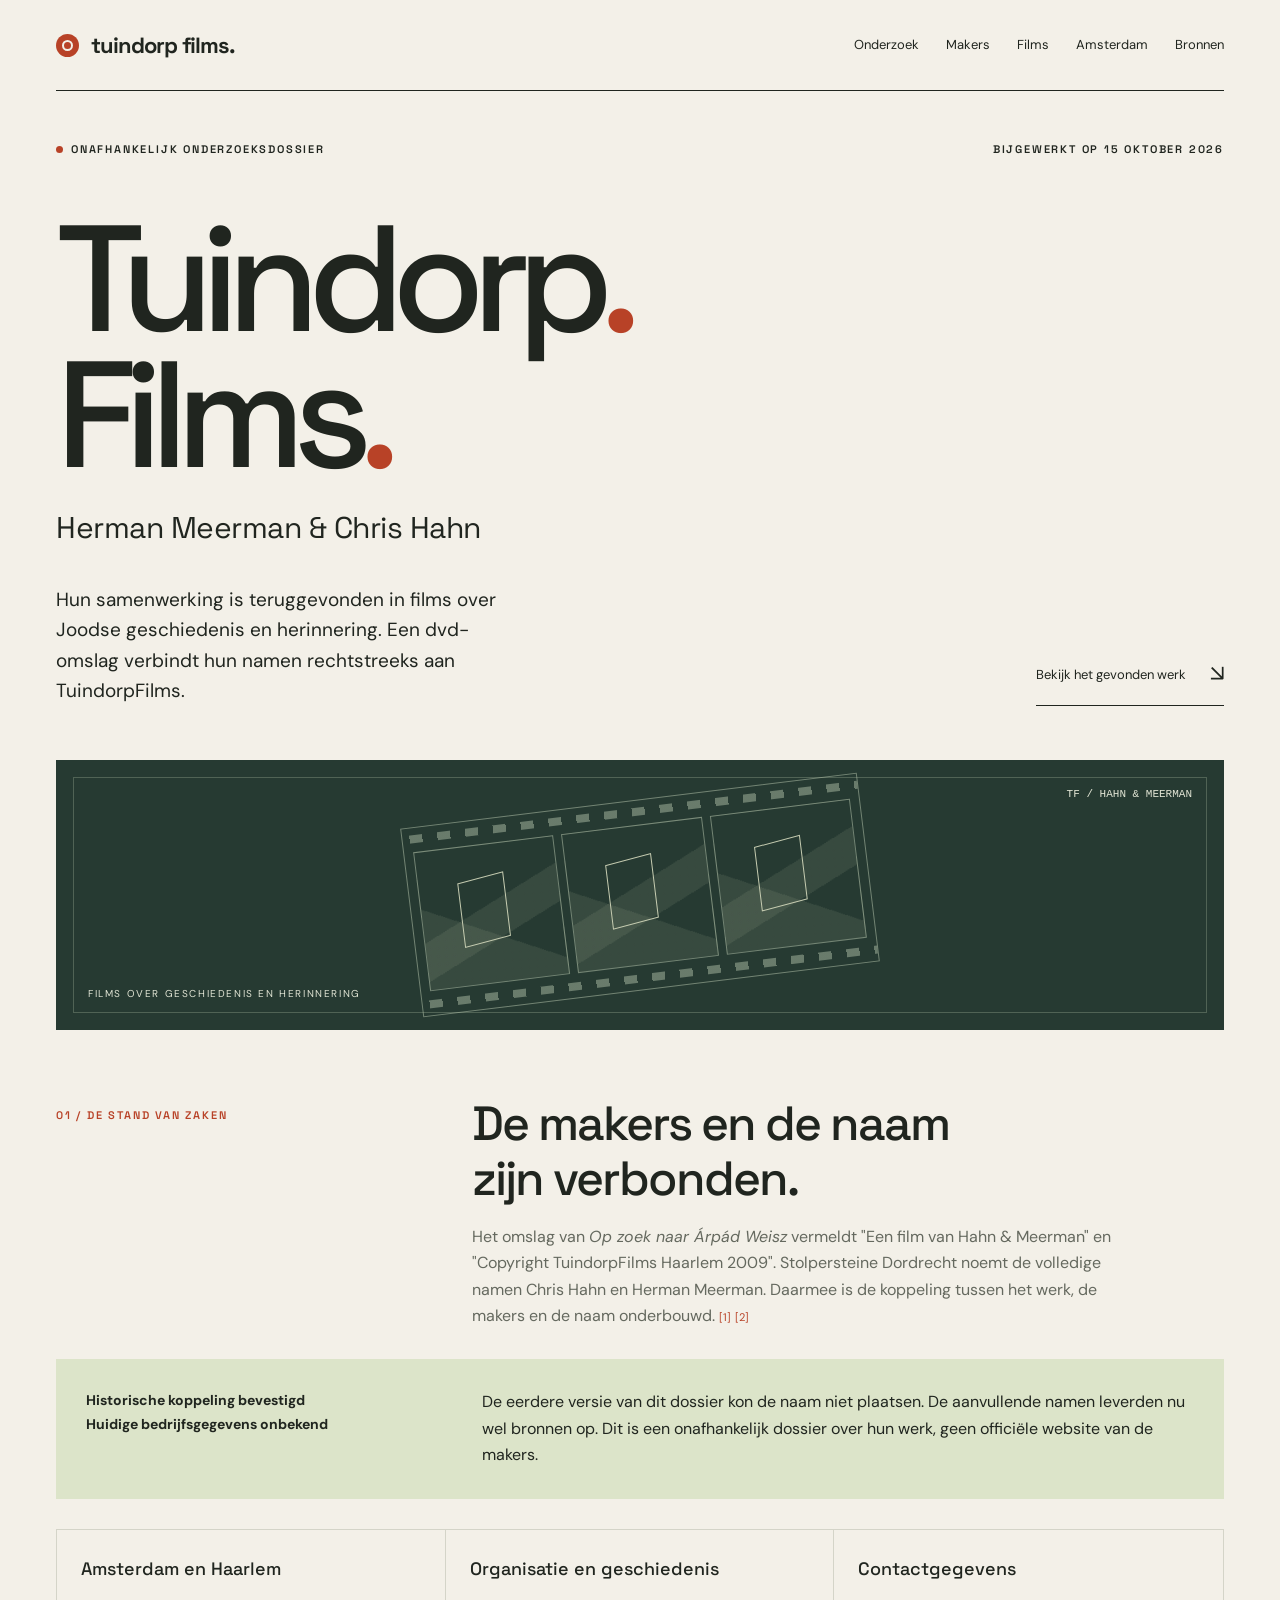
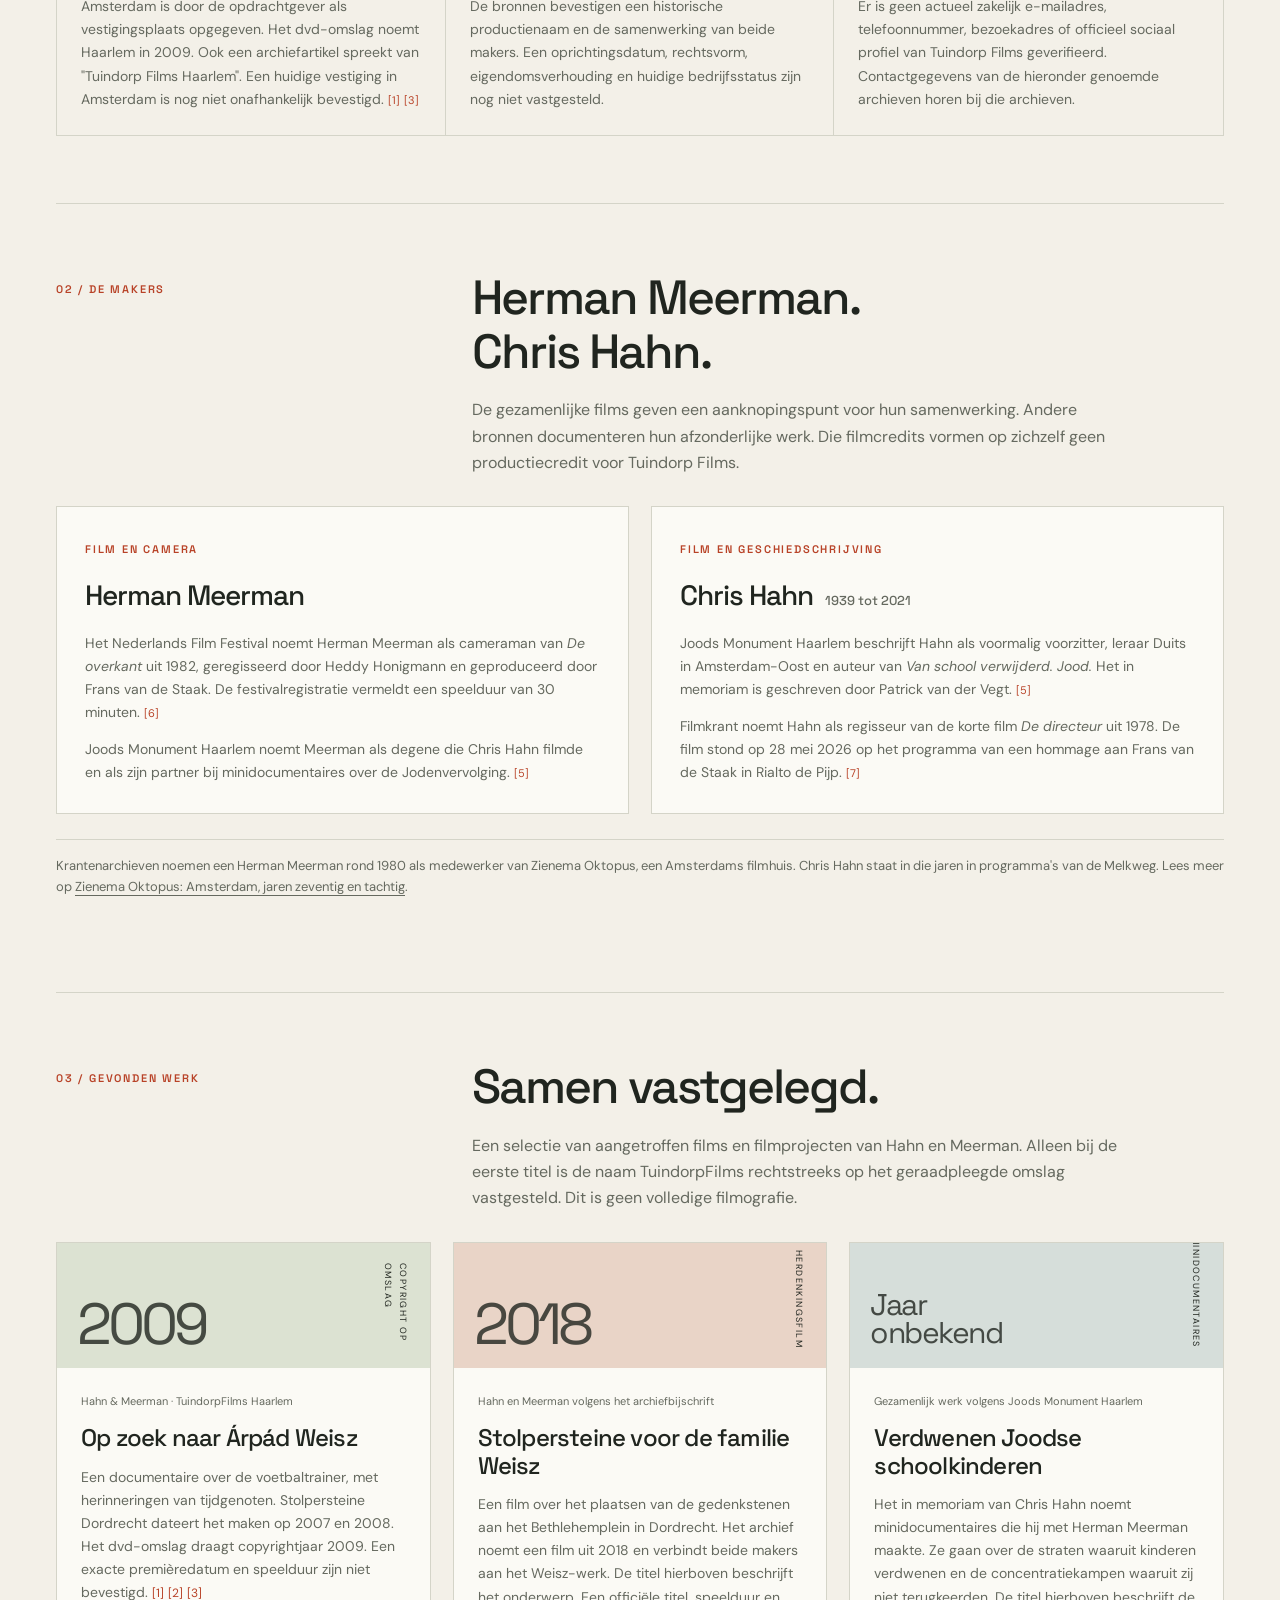
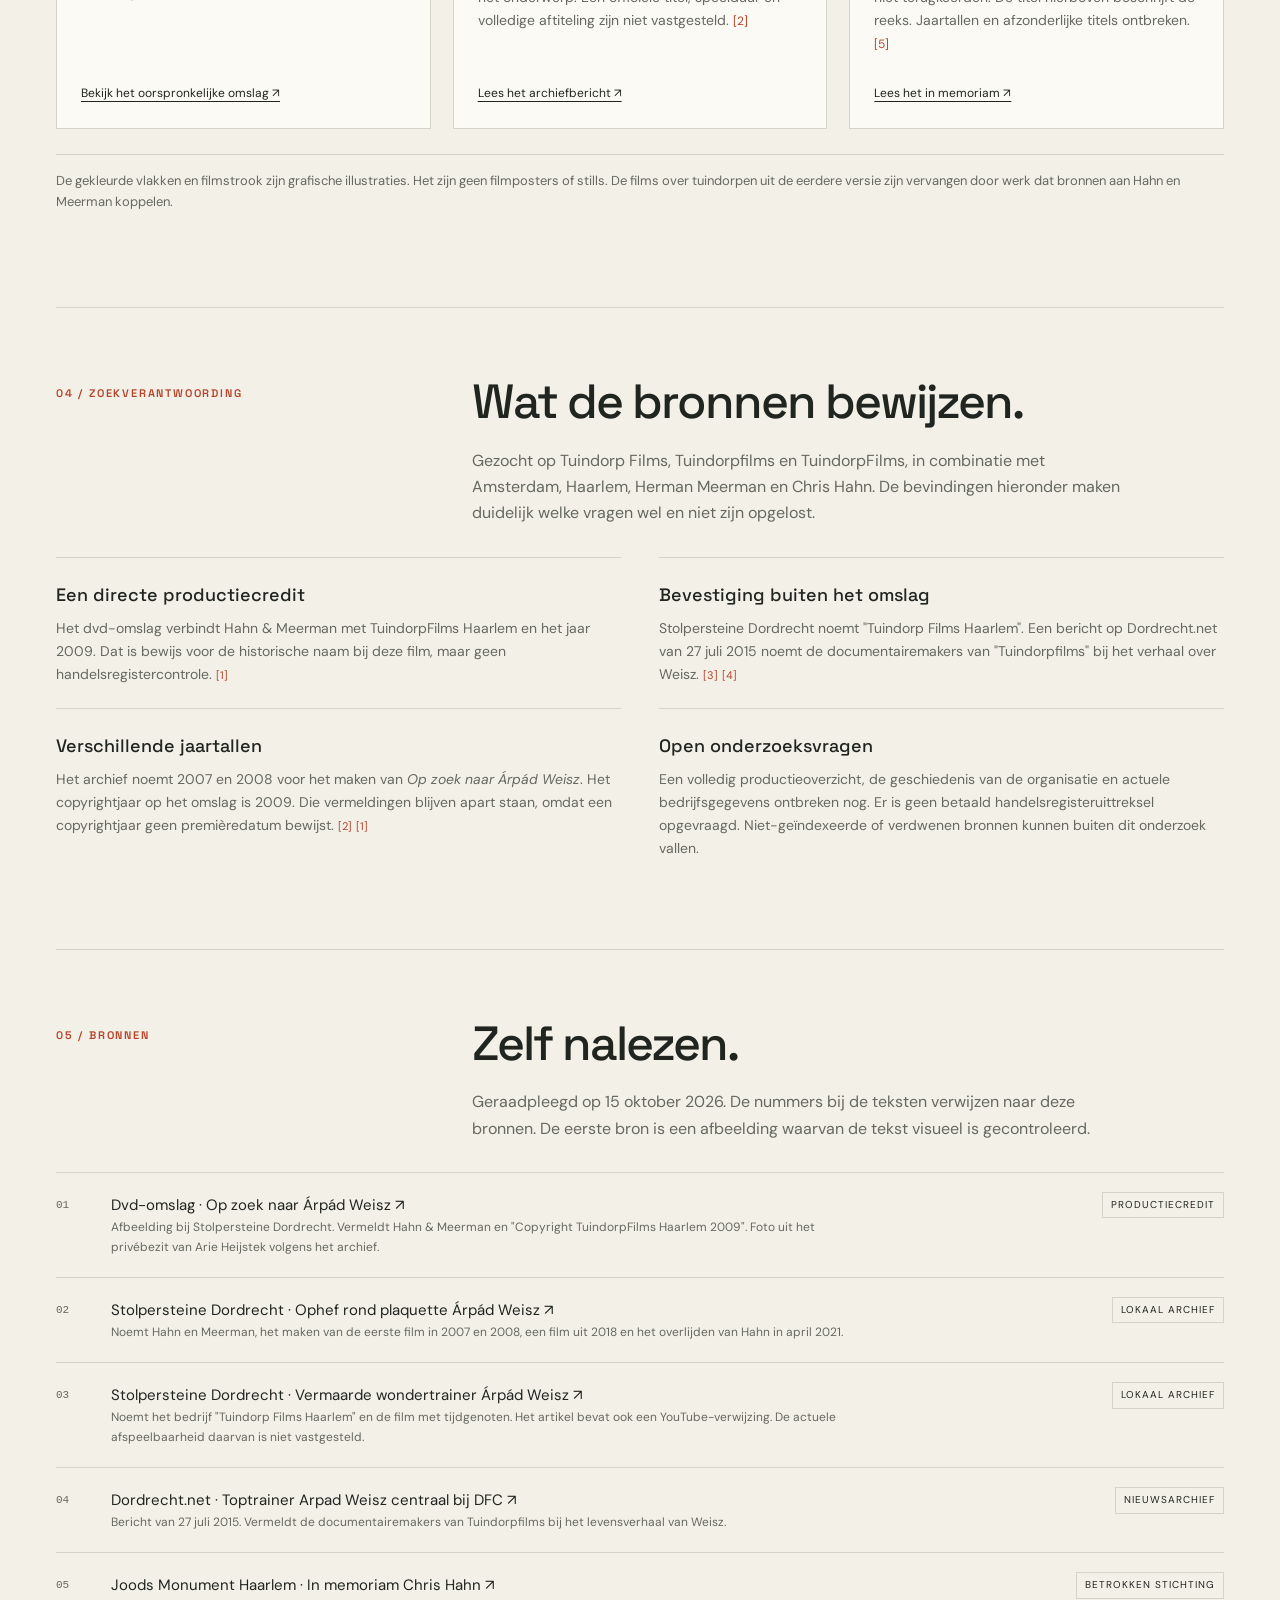
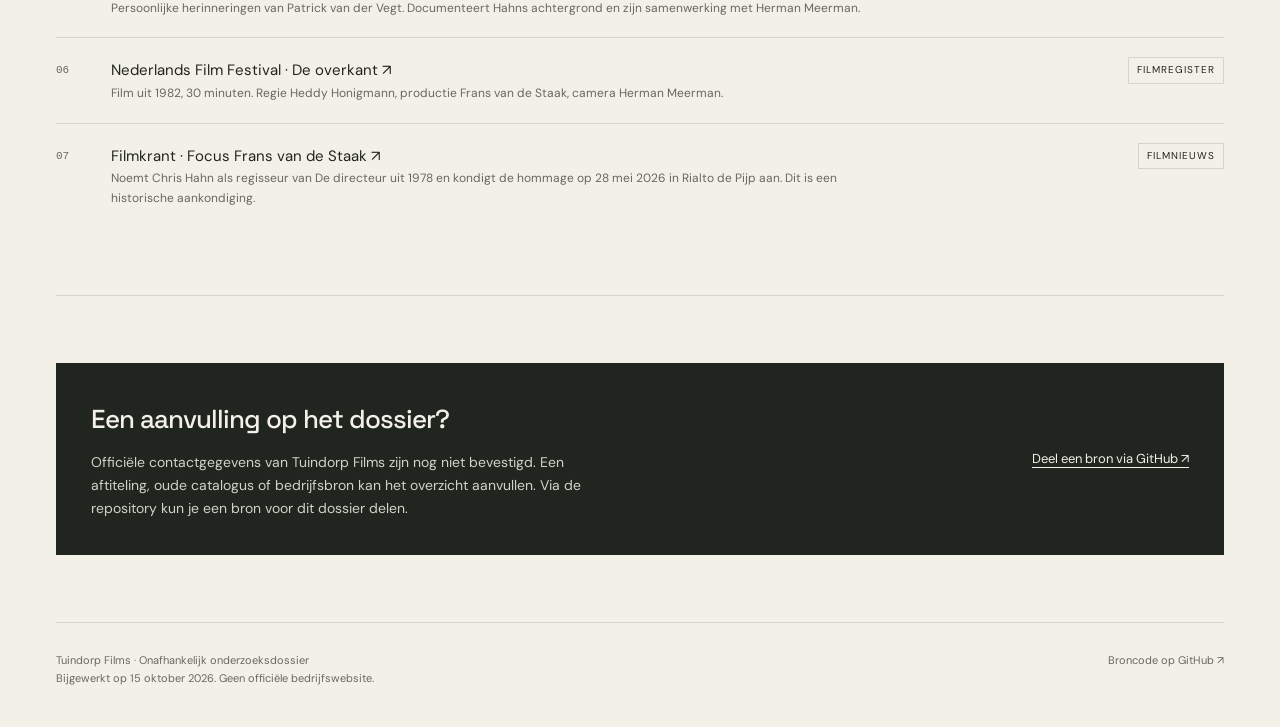
==== commit 6c72e4ae: "Add a page on Zienema Oktopus and Amsterdam in the 1970s and 1980s Co-Authored-By: Claude Opus 5.5 <" ====
--- a/index.html
+++ b/index.html
@@ -15,7 +15,7 @@
   <div class="wrap">
     <header class="topbar">
       <a class="brand" href="#" aria-label="Tuindorp Films, naar boven"><span class="brandmark" aria-hidden="true"></span>tuindorp films.</a>
-      <nav aria-label="Hoofdnavigatie"><a href="#onderzoek">Onderzoek</a><a href="#makers">Makers</a><a href="#films">Films</a><a href="#bronnen">Bronnen</a></nav>
+      <nav aria-label="Hoofdnavigatie"><a href="#onderzoek">Onderzoek</a><a href="#makers">Makers</a><a href="#films">Films</a><a href="octopus.html">Amsterdam</a><a href="#bronnen">Bronnen</a></nav>
     </header>
     <main id="inhoud">
       <section class="hero" aria-labelledby="titel">
@@ -42,6 +42,7 @@
           <article class="person"><span class="eyebrow">Film en camera</span><h3>Herman Meerman</h3><p>Het Nederlands Film Festival noemt Herman Meerman als cameraman van <em>De overkant</em> uit 1982, geregisseerd door Heddy Honigmann en geproduceerd door Frans van de Staak. De festivalregistratie vermeldt een speelduur van 30 minuten. <a class="cite" href="#bron-nff">[6]</a></p><p>Joods Monument Haarlem noemt Meerman als degene die Chris Hahn filmde en als zijn partner bij minidocumentaires over de Jodenvervolging. <a class="cite" href="#bron-memoriam">[5]</a></p></article>
           <article class="person"><span class="eyebrow">Film en geschiedschrijving</span><h3>Chris Hahn <small>1939 tot 2021</small></h3><p>Joods Monument Haarlem beschrijft Hahn als voormalig voorzitter, leraar Duits in Amsterdam-Oost en auteur van <em>Van school verwijderd. Jood.</em> Het in memoriam is geschreven door Patrick van der Vegt. <a class="cite" href="#bron-memoriam">[5]</a></p><p>Filmkrant noemt Hahn als regisseur van de korte film <em>De directeur</em> uit 1978. De film stond op 28 mei 2026 op het programma van een hommage aan Frans van de Staak in Rialto de Pijp. <a class="cite" href="#bron-filmkrant">[7]</a></p></article>
         </div>
+        <p class="notice">Krantenarchieven noemen een Herman Meerman rond 1980 als medewerker van Zienema Oktopus, een Amsterdams filmhuis. Chris Hahn staat in die jaren in programma's van de Melkweg. Lees meer op <a href="octopus.html">Zienema Oktopus: Amsterdam, jaren zeventig en tachtig</a>.</p>
       </section>
       <section id="films" class="section" aria-labelledby="films-titel">
         <div class="section-head"><span class="section-label eyebrow">03 / Gevonden werk</span><div><h2 id="films-titel">Samen vastgelegd.</h2><p>Een selectie van aangetroffen films en filmprojecten van Hahn en Meerman. Alleen bij de eerste titel is de naam TuindorpFilms rechtstreeks op het geraadpleegde omslag vastgesteld. Dit is geen volledige filmografie.</p></div></div>
--- a/styles.css
+++ b/styles.css
@@ -3,4 +3,9 @@
 :root{--paper:#f3f0e8;--ink:#20251f;--muted:#65695f;--line:#d4d4c8;--accent:#b84227;--green:#dce4c9;--white:#fbfaf5}
 *{box-sizing:border-box}html{scroll-behavior:smooth;scroll-padding-top:30px}body{margin:0;background:var(--paper);color:var(--ink);font-family:'DM Sans',Arial,sans-serif;font-size:16px;line-height:1.65}a{color:inherit;text-underline-offset:4px}a:hover{color:var(--accent)}a:focus-visible,button:focus-visible,summary:focus-visible{outline:3px solid var(--accent);outline-offset:6px}.skip{position:absolute;top:-100px;left:20px;background:var(--white);padding:12px;z-index:10}.skip:focus{top:10px}.wrap{max-width:1320px;margin:auto;padding:0 56px}.topbar{display:flex;justify-content:space-between;align-items:center;padding:27px 0;border-bottom:1px solid var(--ink);gap:24px}.brand{text-decoration:none;font-family:'Space Grotesk',Arial,sans-serif;font-size:22px;font-weight:700;letter-spacing:-1px;display:flex;align-items:center;gap:12px}.brandmark{width:23px;height:23px;background:var(--accent);position:relative;border-radius:50%}.brandmark:after{content:'';position:absolute;inset:6px;border:2px solid var(--paper);border-radius:50%}nav{display:flex;gap:27px;font-size:13px}nav a{text-decoration:none}.eyebrow{font-family:'Space Grotesk',Arial,sans-serif;font-size:11px;letter-spacing:1.8px;text-transform:uppercase;font-weight:600}.hero{padding:49px 0 54px}.hero-meta{display:flex;justify-content:space-between;align-items:center;gap:20px}.live-dot{display:inline-block;background:var(--accent);width:7px;height:7px;border-radius:50%;margin-right:8px}h1,h2,h3,p{margin-top:0}h1,h2,h3{font-family:'Space Grotesk',Arial,sans-serif;font-weight:500}h1{font-size:clamp(72px,11.8vw,160px);letter-spacing:-.085em;line-height:.9;margin:53px 0 32px}h1 span{color:var(--accent)}.hero-bottom{display:grid;grid-template-columns:1fr 1fr;gap:40px;align-items:end}.intro{font-size:19px;max-width:470px;line-height:1.6;margin:0}.hero-link{justify-self:end;text-decoration:none;font-size:13px;display:flex;gap:24px;align-items:center;border-bottom:1px solid var(--ink);padding:12px 0}.arrow{font-size:23px}.visual{height:270px;background:#263a32;position:relative;overflow:hidden;display:flex;align-items:center;justify-content:center;color:#e1e4d4}.visual:before{content:'';position:absolute;inset:17px;border:1px solid #90a18b66}.film-art{position:relative;width:460px;height:190px;border:1px solid #b6c6ad88;transform:rotate(-7deg);display:grid;grid-template-columns:repeat(3,1fr);gap:8px;padding:24px 9px}.film-art:before,.film-art:after{content:'';position:absolute;left:0;right:0;height:8px;background:repeating-linear-gradient(90deg,transparent 0 7px,#b6c6ad77 7px 20px,transparent 20px 28px)}.film-art:before{top:7px}.film-art:after{bottom:7px}.film-cell{border:1px solid #b6c6ad88;background:linear-gradient(155deg,transparent 45%,#a6b19422 45% 64%,transparent 64%),linear-gradient(25deg,#a6b19422 40%,transparent 40%);position:relative}.film-cell:after{content:'';position:absolute;left:28%;top:23%;width:32%;height:46%;border:1px solid #c6ccb1;transform:skewY(-8deg)}.visual-label{position:absolute;bottom:28px;left:32px;font-size:10px;letter-spacing:1.6px}.visual-counter{position:absolute;right:32px;top:25px;font-family:monospace;font-size:11px}.section{padding:67px 0;border-bottom:1px solid var(--line)}.section-head{display:grid;grid-template-columns:1fr 2fr;gap:40px;margin-bottom:30px}.section-label{color:var(--accent);padding-top:9px}.section-head h2{font-size:clamp(31px,4vw,48px);line-height:1.13;letter-spacing:-2px;margin-bottom:18px}.section-head p{color:var(--muted);max-width:650px;margin-bottom:0}.status-panel{display:grid;grid-template-columns:1fr 2fr;gap:40px;background:var(--green);padding:30px}.status-panel p{margin-bottom:0}.status-panel strong{font-size:14px}.fact-grid{display:grid;grid-template-columns:repeat(3,1fr);gap:0;border:1px solid var(--line);margin-top:30px}.fact{padding:24px;border-right:1px solid var(--line)}.fact:last-child{border:0}.fact h3{font-size:18px;margin-bottom:12px}.fact p{font-size:14px;color:var(--muted);margin:0}.cards{display:grid;grid-template-columns:repeat(3,1fr);gap:22px}.card{background:var(--white);border:1px solid var(--line);display:flex;flex-direction:column}.card-visual{height:125px;display:flex;justify-content:space-between;align-items:flex-end;padding:20px;background:#dce2d2;overflow:hidden;position:relative}.card:nth-child(2) .card-visual{background:#e9d4c7}.card:nth-child(3) .card-visual{background:#d6deda}.card-visual .year{font-family:'Space Grotesk',Arial,sans-serif;font-size:58px;line-height:.8;letter-spacing:-4px;opacity:.8}.card-visual .type{font-size:9px;text-transform:uppercase;letter-spacing:1.4px;writing-mode:vertical-rl}.card-body{padding:24px;display:flex;flex-direction:column;flex:1}.card h3{font-size:24px;line-height:1.15;letter-spacing:-.8px;margin:14px 0}.card p{font-size:14px;color:var(--muted)}.card small{font-size:11px;color:var(--muted)}.card a{font-size:12px;margin-top:auto;padding-top:15px}.notice{font-size:13px;padding:15px 0;border-top:1px solid var(--line);margin-top:25px;color:var(--muted)}.research-list{display:grid;grid-template-columns:1fr 1fr;gap:0 38px}.research-item{border-top:1px solid var(--line);padding:22px 0}.research-item h3{font-size:18px;margin-bottom:7px}.research-item p{color:var(--muted);font-size:14px;margin:0}.sources{counter-reset:source;list-style:none;margin:0;padding:0}.sources li{counter-increment:source;display:grid;grid-template-columns:40px 1fr auto;gap:15px;border-top:1px solid var(--line);padding:19px 0;align-items:start}.sources li:before{content:counter(source,decimal-leading-zero);font-family:monospace;font-size:11px;color:var(--muted);padding-top:4px}.sources a{font-size:15px;text-decoration:none}.sources small{display:block;font-size:12px;color:var(--muted);max-width:750px}.source-type{font-size:10px;letter-spacing:1px;text-transform:uppercase;border:1px solid var(--line);padding:4px 8px;white-space:nowrap}.contact-box{padding:35px;background:var(--ink);color:var(--paper);display:grid;grid-template-columns:1fr 1fr;gap:40px}.contact-box h3{font-size:26px;letter-spacing:-1px;margin-bottom:10px}.contact-box p{font-size:14px;color:#d0d3c6;margin:0}.contact-box a{align-self:center;justify-self:end;font-size:13px}.footer{padding:28px 0 40px;display:flex;justify-content:space-between;gap:30px;font-size:11px;color:var(--muted)}.footer p{margin:0}.footer a{text-decoration:none}
 .makers-line{font-family:'Space Grotesk',Arial,sans-serif;font-size:clamp(20px,2.4vw,30px);letter-spacing:-.5px;margin:-12px 0 32px}.cite{font-size:11px;color:var(--accent);text-decoration:none;white-space:nowrap}.people-grid{display:grid;grid-template-columns:1fr 1fr;gap:22px}.person{background:var(--white);border:1px solid var(--line);padding:28px}.person .eyebrow{color:var(--accent)}.person h3{font-size:28px;letter-spacing:-1px;margin:10px 0 14px}.person h3 small{font-size:13px;color:var(--muted);letter-spacing:0;margin-left:6px}.person p{font-size:14px;color:var(--muted)}.person p:last-child{margin-bottom:0}.card-visual .unknown-year{font-size:30px;letter-spacing:-1.5px;line-height:.95}
-@media(min-width:1500px){.wrap{max-width:1400px}}@media(max-width:850px){.wrap{padding:0 28px}nav{gap:15px}.hero-bottom{grid-template-columns:1fr}.hero-link{justify-self:start}.section-head{grid-template-columns:1fr;gap:12px}.status-panel{grid-template-columns:1fr;gap:12px}.cards{grid-template-columns:1fr}.card{display:grid;grid-template-columns:160px 1fr}.card-visual{height:100%;min-height:220px}.fact-grid{grid-template-columns:1fr}.fact{border-right:0;border-bottom:1px solid var(--line)}.contact-box{grid-template-columns:1fr;gap:20px}.contact-box a{justify-self:start}.visual{height:230px}.source-type{display:none}.sources li{grid-template-columns:30px 1fr}}@media(max-width:520px){.wrap{padding:0 20px}.topbar{align-items:flex-start;gap:15px}.brand{font-size:18px;white-space:nowrap}nav{flex-wrap:wrap;justify-content:flex-end;gap:7px 13px;font-size:11px;max-width:150px}.brandmark{width:18px;height:18px}.brandmark:after{inset:4px}.hero{padding-top:30px}.hero-meta{align-items:flex-start;font-size:9px}.hero-meta span:last-child{text-align:right;max-width:125px}h1{margin-top:40px;font-size:23vw}.intro{font-size:17px}.visual{height:190px}.film-art{width:300px;height:140px}.visual-label{font-size:8px;left:24px;bottom:24px}.visual-counter{right:24px}.section{padding:42px 0}.section-head h2{letter-spacing:-1px}.status-panel{padding:23px}.research-list{grid-template-columns:1fr}.people-grid{grid-template-columns:1fr}.person{padding:23px}.card{grid-template-columns:1fr}.card-visual{min-height:0;height:110px}.contact-box{padding:25px}.footer{flex-direction:column;gap:10px}.eyebrow{font-size:10px}}@media(prefers-reduced-motion:reduce){html{scroll-behavior:auto}}
+.timeline{grid-template-columns:1fr}
+.timeline .research-item{display:grid;grid-template-columns:1fr 2fr;gap:40px}
+.timeline .research-item h3{color:var(--accent);margin:0}
+.notice a{color:inherit}
+@media(min-width:1500px){.wrap{max-width:1400px}}@media(max-width:850px){.wrap{padding:0 28px}nav{gap:15px}.hero-bottom{grid-template-columns:1fr}.hero-link{justify-self:start}.section-head{grid-template-columns:1fr;gap:12px}.status-panel{grid-template-columns:1fr;gap:12px}.cards{grid-template-columns:1fr}.card{display:grid;grid-template-columns:160px 1fr}.card-visual{height:100%;min-height:220px}.fact-grid{grid-template-columns:1fr}.fact{border-right:0;border-bottom:1px solid var(--line)}.contact-box{grid-template-columns:1fr;gap:20px}.contact-box a{justify-self:start}.visual{height:230px}.source-type{display:none}.sources li{grid-template-columns:30px 1fr}
+.timeline .research-item{grid-template-columns:1fr;gap:6px}}@media(max-width:520px){.wrap{padding:0 20px}.topbar{align-items:flex-start;gap:15px}.brand{font-size:18px;white-space:nowrap}nav{flex-wrap:wrap;justify-content:flex-end;gap:7px 13px;font-size:11px;max-width:150px}.brandmark{width:18px;height:18px}.brandmark:after{inset:4px}.hero{padding-top:30px}.hero-meta{align-items:flex-start;font-size:9px}.hero-meta span:last-child{text-align:right;max-width:125px}h1{margin-top:40px;font-size:23vw}.intro{font-size:17px}.visual{height:190px}.film-art{width:300px;height:140px}.visual-label{font-size:8px;left:24px;bottom:24px}.visual-counter{right:24px}.section{padding:42px 0}.section-head h2{letter-spacing:-1px}.status-panel{padding:23px}.research-list{grid-template-columns:1fr}.people-grid{grid-template-columns:1fr}.person{padding:23px}.card{grid-template-columns:1fr}.card-visual{min-height:0;height:110px}.contact-box{padding:25px}.footer{flex-direction:column;gap:10px}.eyebrow{font-size:10px}}@media(prefers-reduced-motion:reduce){html{scroll-behavior:auto}}
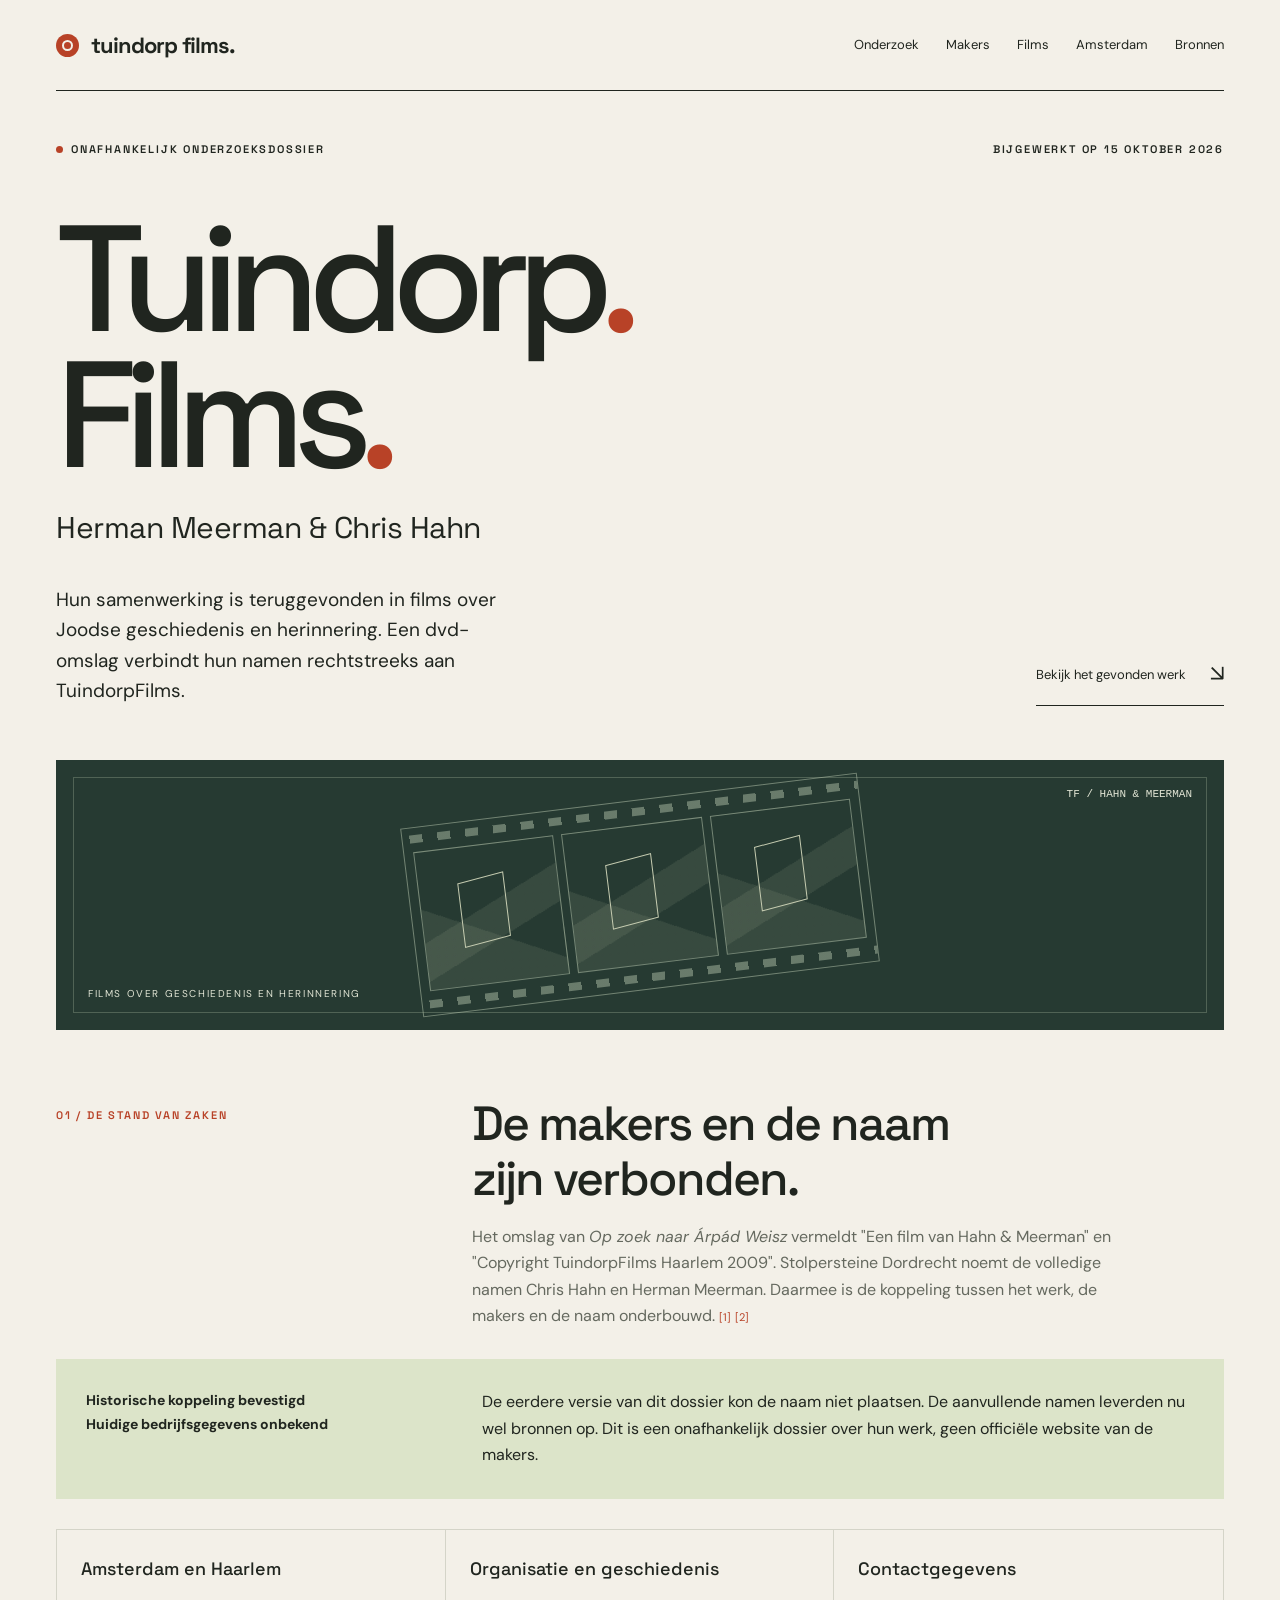
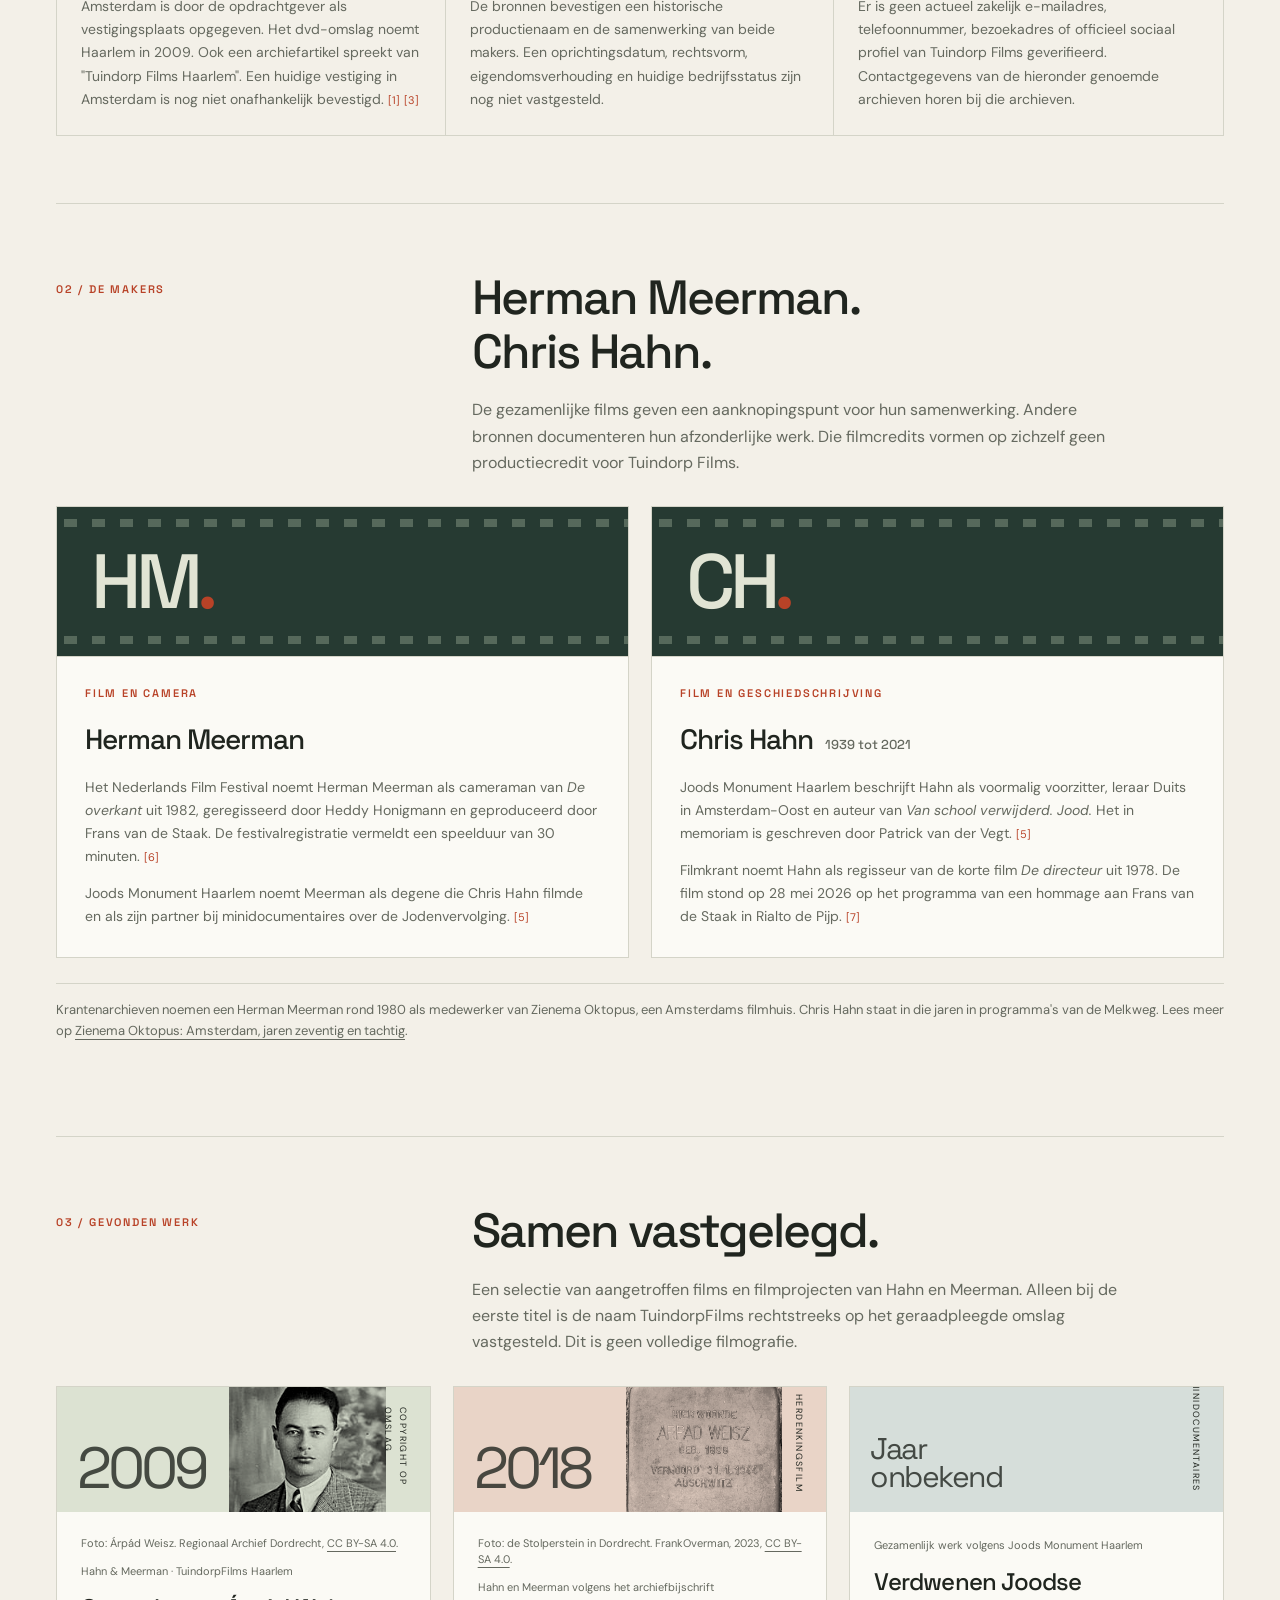
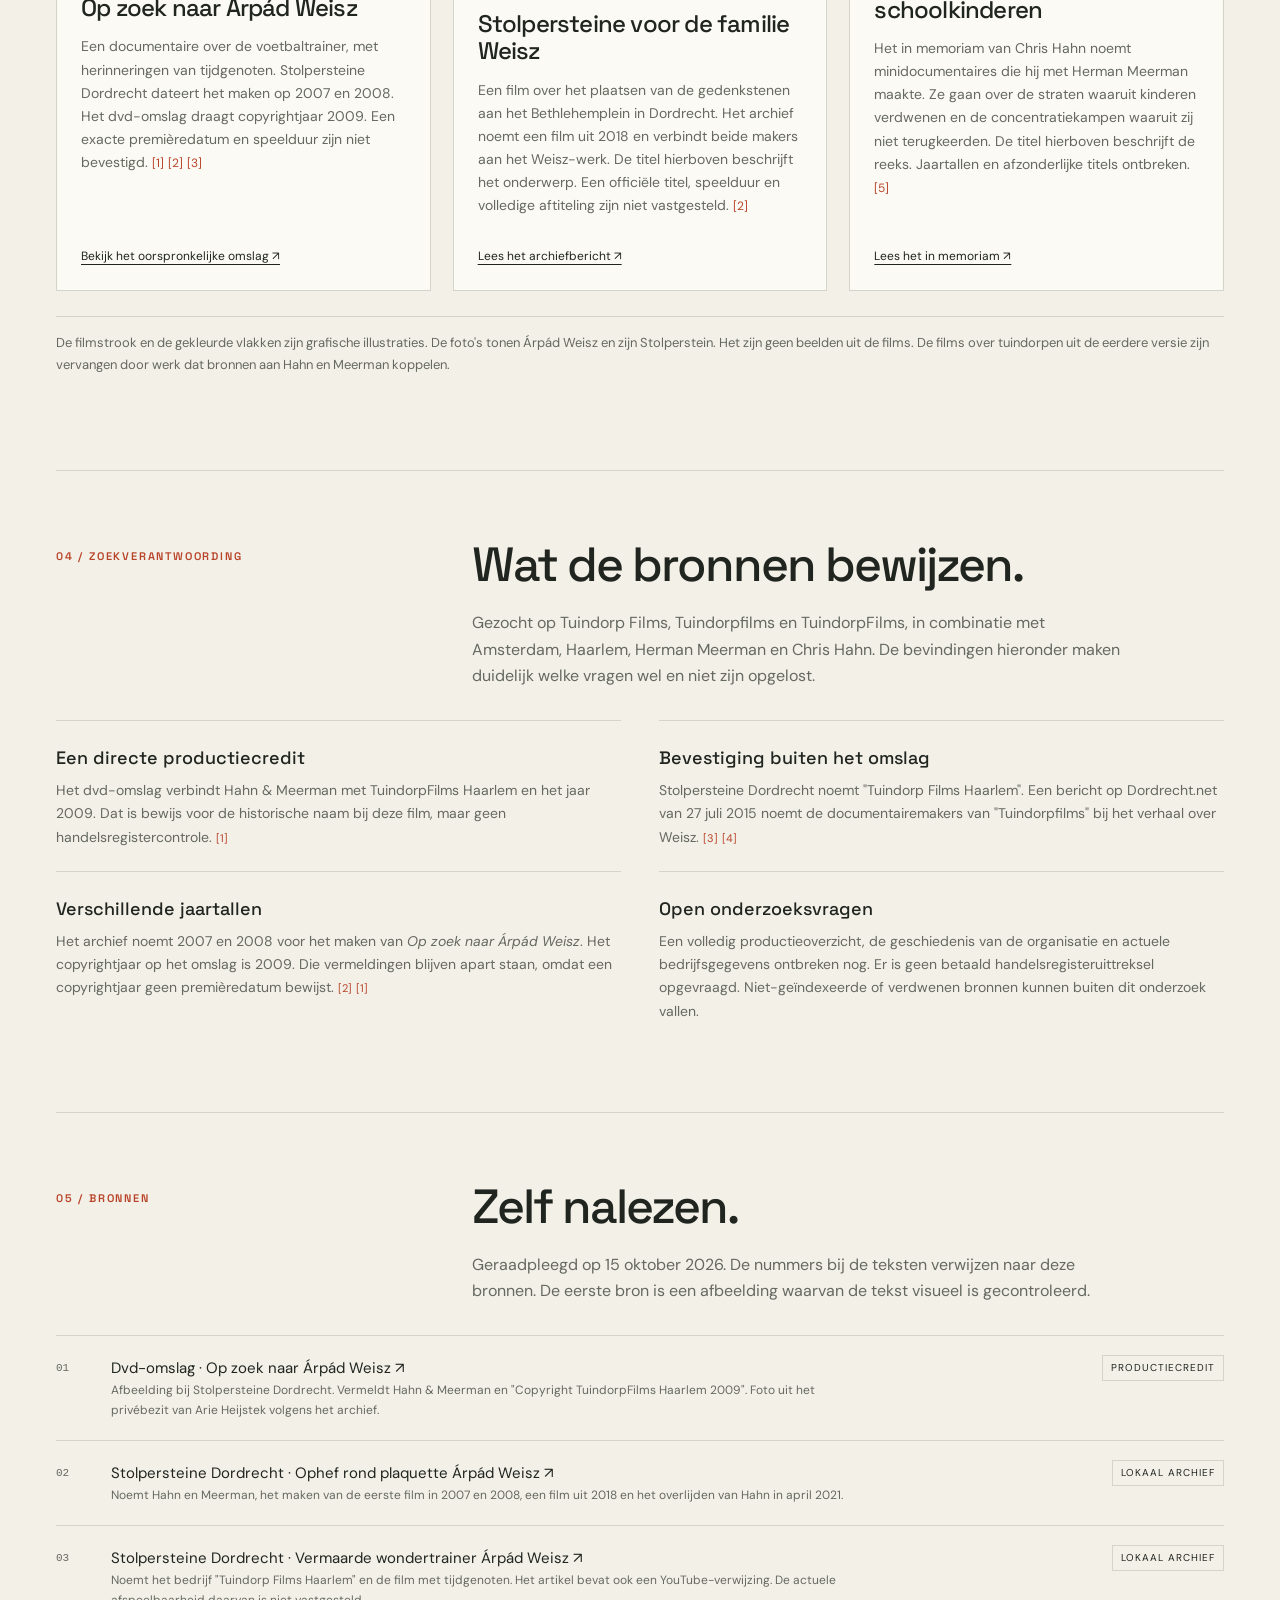
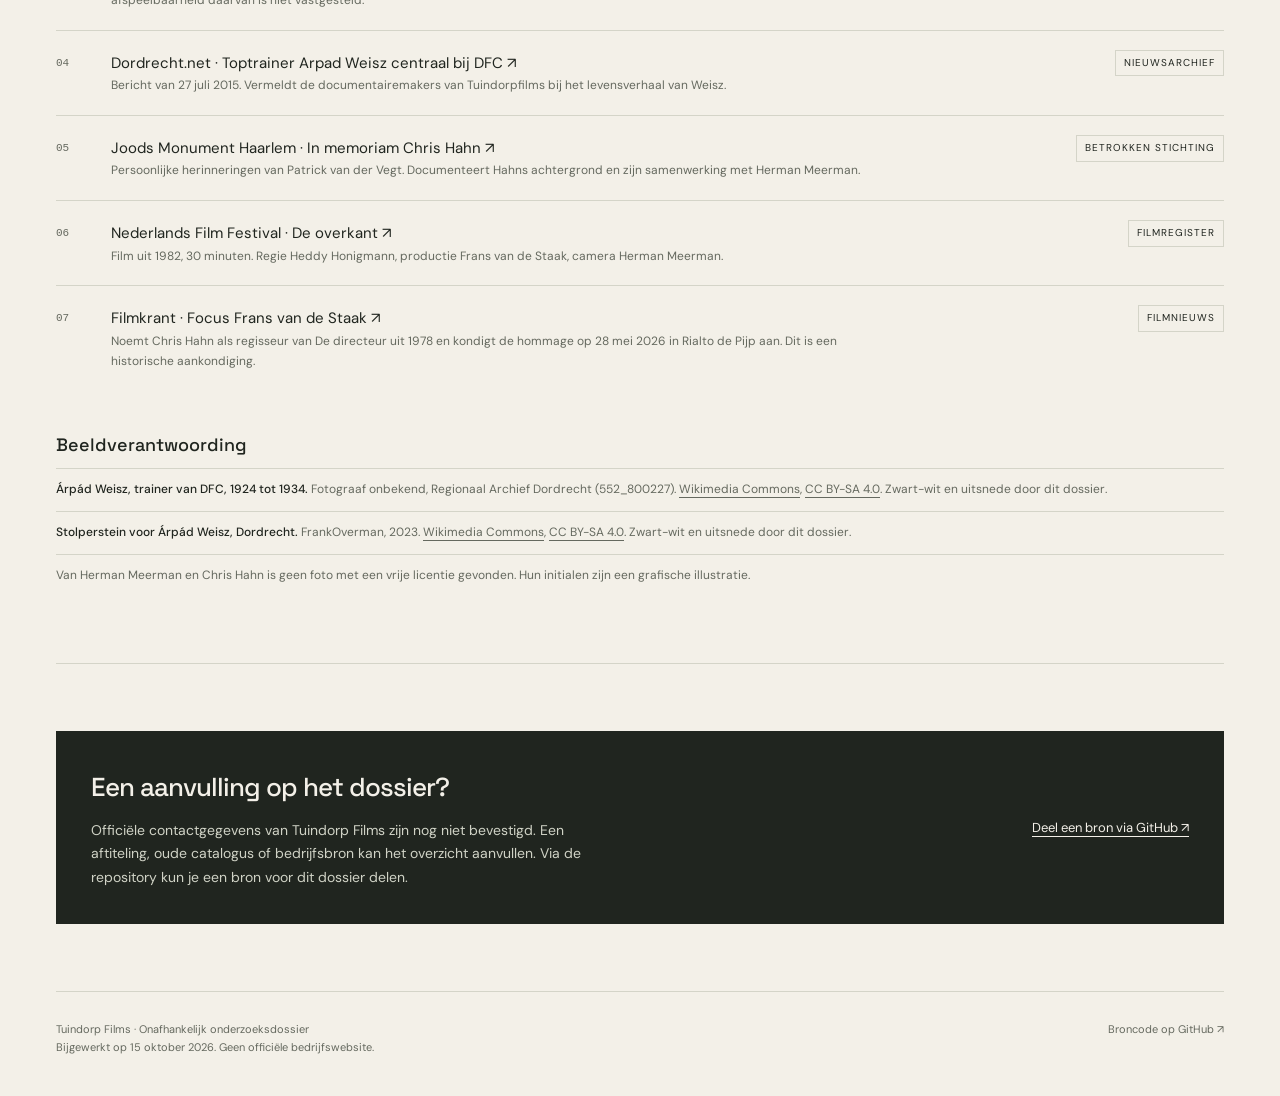
==== commit 1e79dd85: "Add free-licensed photos and initials tiles to the people and film cards Co-Authored-By: Claude Opus" ====
--- a/index.html
+++ b/index.html
@@ -39,19 +39,19 @@
       <section id="makers" class="section" aria-labelledby="makers-titel">
         <div class="section-head"><span class="section-label eyebrow">02 / De makers</span><div><h2 id="makers-titel">Herman Meerman.<br>Chris Hahn.</h2><p>De gezamenlijke films geven een aanknopingspunt voor hun samenwerking. Andere bronnen documenteren hun afzonderlijke werk. Die filmcredits vormen op zichzelf geen productiecredit voor Tuindorp Films.</p></div></div>
         <div class="people-grid">
-          <article class="person"><span class="eyebrow">Film en camera</span><h3>Herman Meerman</h3><p>Het Nederlands Film Festival noemt Herman Meerman als cameraman van <em>De overkant</em> uit 1982, geregisseerd door Heddy Honigmann en geproduceerd door Frans van de Staak. De festivalregistratie vermeldt een speelduur van 30 minuten. <a class="cite" href="#bron-nff">[6]</a></p><p>Joods Monument Haarlem noemt Meerman als degene die Chris Hahn filmde en als zijn partner bij minidocumentaires over de Jodenvervolging. <a class="cite" href="#bron-memoriam">[5]</a></p></article>
-          <article class="person"><span class="eyebrow">Film en geschiedschrijving</span><h3>Chris Hahn <small>1939 tot 2021</small></h3><p>Joods Monument Haarlem beschrijft Hahn als voormalig voorzitter, leraar Duits in Amsterdam-Oost en auteur van <em>Van school verwijderd. Jood.</em> Het in memoriam is geschreven door Patrick van der Vegt. <a class="cite" href="#bron-memoriam">[5]</a></p><p>Filmkrant noemt Hahn als regisseur van de korte film <em>De directeur</em> uit 1978. De film stond op 28 mei 2026 op het programma van een hommage aan Frans van de Staak in Rialto de Pijp. <a class="cite" href="#bron-filmkrant">[7]</a></p></article>
+          <article class="person"><div class="person-media person-mono" aria-hidden="true"><span>HM<b>.</b></span></div><span class="eyebrow">Film en camera</span><h3>Herman Meerman</h3><p>Het Nederlands Film Festival noemt Herman Meerman als cameraman van <em>De overkant</em> uit 1982, geregisseerd door Heddy Honigmann en geproduceerd door Frans van de Staak. De festivalregistratie vermeldt een speelduur van 30 minuten. <a class="cite" href="#bron-nff">[6]</a></p><p>Joods Monument Haarlem noemt Meerman als degene die Chris Hahn filmde en als zijn partner bij minidocumentaires over de Jodenvervolging. <a class="cite" href="#bron-memoriam">[5]</a></p></article>
+          <article class="person"><div class="person-media person-mono" aria-hidden="true"><span>CH<b>.</b></span></div><span class="eyebrow">Film en geschiedschrijving</span><h3>Chris Hahn <small>1939 tot 2021</small></h3><p>Joods Monument Haarlem beschrijft Hahn als voormalig voorzitter, leraar Duits in Amsterdam-Oost en auteur van <em>Van school verwijderd. Jood.</em> Het in memoriam is geschreven door Patrick van der Vegt. <a class="cite" href="#bron-memoriam">[5]</a></p><p>Filmkrant noemt Hahn als regisseur van de korte film <em>De directeur</em> uit 1978. De film stond op 28 mei 2026 op het programma van een hommage aan Frans van de Staak in Rialto de Pijp. <a class="cite" href="#bron-filmkrant">[7]</a></p></article>
         </div>
         <p class="notice">Krantenarchieven noemen een Herman Meerman rond 1980 als medewerker van Zienema Oktopus, een Amsterdams filmhuis. Chris Hahn staat in die jaren in programma's van de Melkweg. Lees meer op <a href="octopus.html">Zienema Oktopus: Amsterdam, jaren zeventig en tachtig</a>.</p>
       </section>
       <section id="films" class="section" aria-labelledby="films-titel">
         <div class="section-head"><span class="section-label eyebrow">03 / Gevonden werk</span><div><h2 id="films-titel">Samen vastgelegd.</h2><p>Een selectie van aangetroffen films en filmprojecten van Hahn en Meerman. Alleen bij de eerste titel is de naam TuindorpFilms rechtstreeks op het geraadpleegde omslag vastgesteld. Dit is geen volledige filmografie.</p></div></div>
         <div class="cards">
-          <article class="card"><div class="card-visual" aria-hidden="true"><span class="year">2009</span><span class="type">Copyright op omslag</span></div><div class="card-body"><small>Hahn &amp; Meerman · TuindorpFilms Haarlem</small><h3>Op zoek naar Árpád Weisz</h3><p>Een documentaire over de voetbaltrainer, met herinneringen van tijdgenoten. Stolpersteine Dordrecht dateert het maken op 2007 en 2008. Het dvd-omslag draagt copyrightjaar 2009. Een exacte premièredatum en speelduur zijn niet bevestigd. <a class="cite" href="#bron-omslag">[1]</a> <a class="cite" href="#bron-weisz">[2]</a> <a class="cite" href="#bron-archief">[3]</a></p><a href="https://stolpersteine-dordrecht.nl/afb/arpa_weisz_Foto5%20Hahn_MeermanFilm_Weisz%202007-2008.jpg">Bekijk het oorspronkelijke omslag ↗</a></div></article>
-          <article class="card"><div class="card-visual" aria-hidden="true"><span class="year">2018</span><span class="type">Herdenkingsfilm</span></div><div class="card-body"><small>Hahn en Meerman volgens het archiefbijschrift</small><h3>Stolpersteine voor de familie Weisz</h3><p>Een film over het plaatsen van de gedenkstenen aan het Bethlehemplein in Dordrecht. Het archief noemt een film uit 2018 en verbindt beide makers aan het Weisz-werk. De titel hierboven beschrijft het onderwerp. Een officiële titel, speelduur en volledige aftiteling zijn niet vastgesteld. <a class="cite" href="#bron-weisz">[2]</a></p><a href="https://stolpersteine-dordrecht.nl/Arpad_Weisz.html">Lees het archiefbericht ↗</a></div></article>
+          <article class="card"><div class="card-visual"><img src="img/arpad-weisz.jpg" width="195" height="240" alt="Portret van Árpád Weisz in pak met stropdas, tussen 1924 en 1934." loading="lazy"><span class="year" aria-hidden="true">2009</span><span class="type" aria-hidden="true">Copyright op omslag</span></div><div class="card-body"><p class="img-credit">Foto: Árpád Weisz. Regionaal Archief Dordrecht, <a href="https://creativecommons.org/licenses/by-sa/4.0/deed.nl">CC BY-SA 4.0</a>.</p><small>Hahn &amp; Meerman · TuindorpFilms Haarlem</small><h3>Op zoek naar Árpád Weisz</h3><p>Een documentaire over de voetbaltrainer, met herinneringen van tijdgenoten. Stolpersteine Dordrecht dateert het maken op 2007 en 2008. Het dvd-omslag draagt copyrightjaar 2009. Een exacte premièredatum en speelduur zijn niet bevestigd. <a class="cite" href="#bron-omslag">[1]</a> <a class="cite" href="#bron-weisz">[2]</a> <a class="cite" href="#bron-archief">[3]</a></p><a href="https://stolpersteine-dordrecht.nl/afb/arpa_weisz_Foto5%20Hahn_MeermanFilm_Weisz%202007-2008.jpg">Bekijk het oorspronkelijke omslag ↗</a></div></article>
+          <article class="card"><div class="card-visual"><img src="img/stolperstein-arpad-weisz.jpg" width="600" height="594" alt="Messing Stolperstein met de tekst: Hier woonde Arpad Weisz, geb. 1896, vermoord 31.1.1944, Auschwitz." loading="lazy"><span class="year" aria-hidden="true">2018</span><span class="type" aria-hidden="true">Herdenkingsfilm</span></div><div class="card-body"><p class="img-credit">Foto: de Stolperstein in Dordrecht. FrankOverman, 2023, <a href="https://creativecommons.org/licenses/by-sa/4.0/deed.nl">CC BY-SA 4.0</a>.</p><small>Hahn en Meerman volgens het archiefbijschrift</small><h3>Stolpersteine voor de familie Weisz</h3><p>Een film over het plaatsen van de gedenkstenen aan het Bethlehemplein in Dordrecht. Het archief noemt een film uit 2018 en verbindt beide makers aan het Weisz-werk. De titel hierboven beschrijft het onderwerp. Een officiële titel, speelduur en volledige aftiteling zijn niet vastgesteld. <a class="cite" href="#bron-weisz">[2]</a></p><a href="https://stolpersteine-dordrecht.nl/Arpad_Weisz.html">Lees het archiefbericht ↗</a></div></article>
           <article class="card"><div class="card-visual" aria-hidden="true"><span class="year unknown-year">Jaar<br>onbekend</span><span class="type">Minidocumentaires</span></div><div class="card-body"><small>Gezamenlijk werk volgens Joods Monument Haarlem</small><h3>Verdwenen Joodse schoolkinderen</h3><p>Het in memoriam van Chris Hahn noemt minidocumentaires die hij met Herman Meerman maakte. Ze gaan over de straten waaruit kinderen verdwenen en de concentratiekampen waaruit zij niet terugkeerden. De titel hierboven beschrijft de reeks. Jaartallen en afzonderlijke titels ontbreken. <a class="cite" href="#bron-memoriam">[5]</a></p><a href="https://www.joodsmonumenthaarlem.nl/in-memoriam-chris-hahn/">Lees het in memoriam ↗</a></div></article>
         </div>
-        <p class="notice">De gekleurde vlakken en filmstrook zijn grafische illustraties. Het zijn geen filmposters of stills. De films over tuindorpen uit de eerdere versie zijn vervangen door werk dat bronnen aan Hahn en Meerman koppelen.</p>
+        <p class="notice">De filmstrook en de gekleurde vlakken zijn grafische illustraties. De foto's tonen Árpád Weisz en zijn Stolperstein. Het zijn geen beelden uit de films. De films over tuindorpen uit de eerdere versie zijn vervangen door werk dat bronnen aan Hahn en Meerman koppelen.</p>
       </section>
       <section class="section" aria-labelledby="aanpak-titel">
         <div class="section-head"><span class="section-label eyebrow">04 / Zoekverantwoording</span><div><h2 id="aanpak-titel">Wat de bronnen bewijzen.</h2><p>Gezocht op Tuindorp Films, Tuindorpfilms en TuindorpFilms, in combinatie met Amsterdam, Haarlem, Herman Meerman en Chris Hahn. De bevindingen hieronder maken duidelijk welke vragen wel en niet zijn opgelost.</p></div></div>
@@ -73,6 +73,14 @@
           <li id="bron-nff"><div><a href="https://www.filmfestival.nl/film/de-overkant-4">Nederlands Film Festival · De overkant ↗</a><small>Film uit 1982, 30 minuten. Regie Heddy Honigmann, productie Frans van de Staak, camera Herman Meerman.</small></div><span class="source-type">Filmregister</span></li>
           <li id="bron-filmkrant"><div><a href="https://filmkrant.nl/agenda/focus-frans-van-de-staak/">Filmkrant · Focus Frans van de Staak ↗</a><small>Noemt Chris Hahn als regisseur van De directeur uit 1978 en kondigt de hommage op 28 mei 2026 in Rialto de Pijp aan. Dit is een historische aankondiging.</small></div><span class="source-type">Filmnieuws</span></li>
         </ol>
+        <div class="credits" id="beeld">
+          <h3>Beeldverantwoording</h3>
+          <ul>
+            <li><strong>Árpád Weisz, trainer van DFC, 1924 tot 1934.</strong> Fotograaf onbekend, Regionaal Archief Dordrecht (552_800227). <a href="https://commons.wikimedia.org/wiki/File:Arp%C3%A1d_Weisz_trainer_van_DFC_fot_25_tm_34_bewerkt.jpg">Wikimedia Commons</a>, <a href="https://creativecommons.org/licenses/by-sa/4.0/deed.nl">CC BY-SA 4.0</a>. Zwart-wit en uitsnede door dit dossier.</li>
+            <li><strong>Stolperstein voor Árpád Weisz, Dordrecht.</strong> FrankOverman, 2023. <a href="https://commons.wikimedia.org/wiki/File:Stolperstein_f%C3%BCr_Arpad_Weisz_%28Dordrecht%29.jpg">Wikimedia Commons</a>, <a href="https://creativecommons.org/licenses/by-sa/4.0/deed.nl">CC BY-SA 4.0</a>. Zwart-wit en uitsnede door dit dossier.</li>
+            <li>Van Herman Meerman en Chris Hahn is geen foto met een vrije licentie gevonden. Hun initialen zijn een grafische illustratie.</li>
+          </ul>
+        </div>
       </section>
       <section id="contact" class="section" aria-labelledby="contact-titel"><div class="contact-box"><div><h3 id="contact-titel">Een aanvulling op het dossier?</h3><p>Officiële contactgegevens van Tuindorp Films zijn nog niet bevestigd. Een aftiteling, oude catalogus of bedrijfsbron kan het overzicht aanvullen. Via de repository kun je een bron voor dit dossier delen.</p></div><a href="https://github.com/DriesMeerman/tuindorp-films-website/issues/new">Deel een bron via GitHub ↗</a></div></section>
     </main>
--- a/styles.css
+++ b/styles.css
@@ -7,5 +7,32 @@
 .timeline .research-item{display:grid;grid-template-columns:1fr 2fr;gap:40px}
 .timeline .research-item h3{color:var(--accent);margin:0}
 .notice a{color:inherit}
+.photo{display:block;background:var(--green);overflow:hidden}
+.photo img{display:block;width:100%;height:100%;object-fit:cover;filter:grayscale(1) contrast(1.06);mix-blend-mode:multiply}
+.person-media{margin:-28px -28px 22px;border-bottom:1px solid var(--line)}
+.person-media .photo{aspect-ratio:2/1}
+.person-media figcaption{font-size:11px;line-height:1.45;color:var(--muted);padding:9px 28px 11px;border-top:1px solid var(--line)}
+.person-media figcaption a{color:inherit}
+.person-mono{aspect-ratio:2/1;background:#263a32;position:relative;display:flex;align-items:center;padding:0 34px;font-family:'Space Grotesk',Arial,sans-serif;font-size:clamp(52px,6vw,84px);font-weight:500;letter-spacing:-.07em;line-height:.8;color:#e1e4d4;overflow:hidden}
+.person-mono:before,.person-mono:after{content:'';position:absolute;left:0;right:0;height:8px;background:repeating-linear-gradient(90deg,transparent 0 7px,#b6c6ad55 7px 20px,transparent 20px 28px)}
+.person-mono:before{top:12px}
+.person-mono:after{bottom:12px}
+.person-mono b{color:var(--accent);font-weight:500}
+#makers .person-mono{aspect-ratio:auto;height:150px}
+.card-visual>span{position:relative;z-index:1}
+.card-visual img{position:absolute;top:0;right:44px;width:42%;height:100%;object-fit:cover;object-position:50% 30%;filter:grayscale(1) contrast(1.06);mix-blend-mode:multiply}
+.card .img-credit{font-size:11px;margin:0 0 10px;line-height:1.45}
+.card .img-credit a{font-size:inherit;margin:0;padding:0}
+.place-photo{margin:30px 0 0}
+.place-photo .photo{border:1px solid var(--line);aspect-ratio:1200/472}
+.place-photo figcaption{font-size:12px;color:var(--muted);margin-top:10px;max-width:750px}
+.place-photo figcaption a{color:inherit}
+.credits{margin-top:40px}
+.credits h3{font-size:18px;margin-bottom:8px}
+.credits ul{list-style:none;margin:0;padding:0}
+.credits li{font-size:12px;color:var(--muted);border-top:1px solid var(--line);padding:11px 0}
+.credits li strong{color:var(--ink);font-weight:500}
 @media(min-width:1500px){.wrap{max-width:1400px}}@media(max-width:850px){.wrap{padding:0 28px}nav{gap:15px}.hero-bottom{grid-template-columns:1fr}.hero-link{justify-self:start}.section-head{grid-template-columns:1fr;gap:12px}.status-panel{grid-template-columns:1fr;gap:12px}.cards{grid-template-columns:1fr}.card{display:grid;grid-template-columns:160px 1fr}.card-visual{height:100%;min-height:220px}.fact-grid{grid-template-columns:1fr}.fact{border-right:0;border-bottom:1px solid var(--line)}.contact-box{grid-template-columns:1fr;gap:20px}.contact-box a{justify-self:start}.visual{height:230px}.source-type{display:none}.sources li{grid-template-columns:30px 1fr}
 .timeline .research-item{grid-template-columns:1fr;gap:6px}}@media(max-width:520px){.wrap{padding:0 20px}.topbar{align-items:flex-start;gap:15px}.brand{font-size:18px;white-space:nowrap}nav{flex-wrap:wrap;justify-content:flex-end;gap:7px 13px;font-size:11px;max-width:150px}.brandmark{width:18px;height:18px}.brandmark:after{inset:4px}.hero{padding-top:30px}.hero-meta{align-items:flex-start;font-size:9px}.hero-meta span:last-child{text-align:right;max-width:125px}h1{margin-top:40px;font-size:23vw}.intro{font-size:17px}.visual{height:190px}.film-art{width:300px;height:140px}.visual-label{font-size:8px;left:24px;bottom:24px}.visual-counter{right:24px}.section{padding:42px 0}.section-head h2{letter-spacing:-1px}.status-panel{padding:23px}.research-list{grid-template-columns:1fr}.people-grid{grid-template-columns:1fr}.person{padding:23px}.card{grid-template-columns:1fr}.card-visual{min-height:0;height:110px}.contact-box{padding:25px}.footer{flex-direction:column;gap:10px}.eyebrow{font-size:10px}}@media(prefers-reduced-motion:reduce){html{scroll-behavior:auto}}
+@media(max-width:850px){.card-visual img{right:0;width:100%;height:58%}}
+@media(max-width:520px){.person-media{margin:-23px -23px 20px}.person-media figcaption{padding:9px 23px 11px}.card-visual img{right:44px;width:42%;height:100%}}
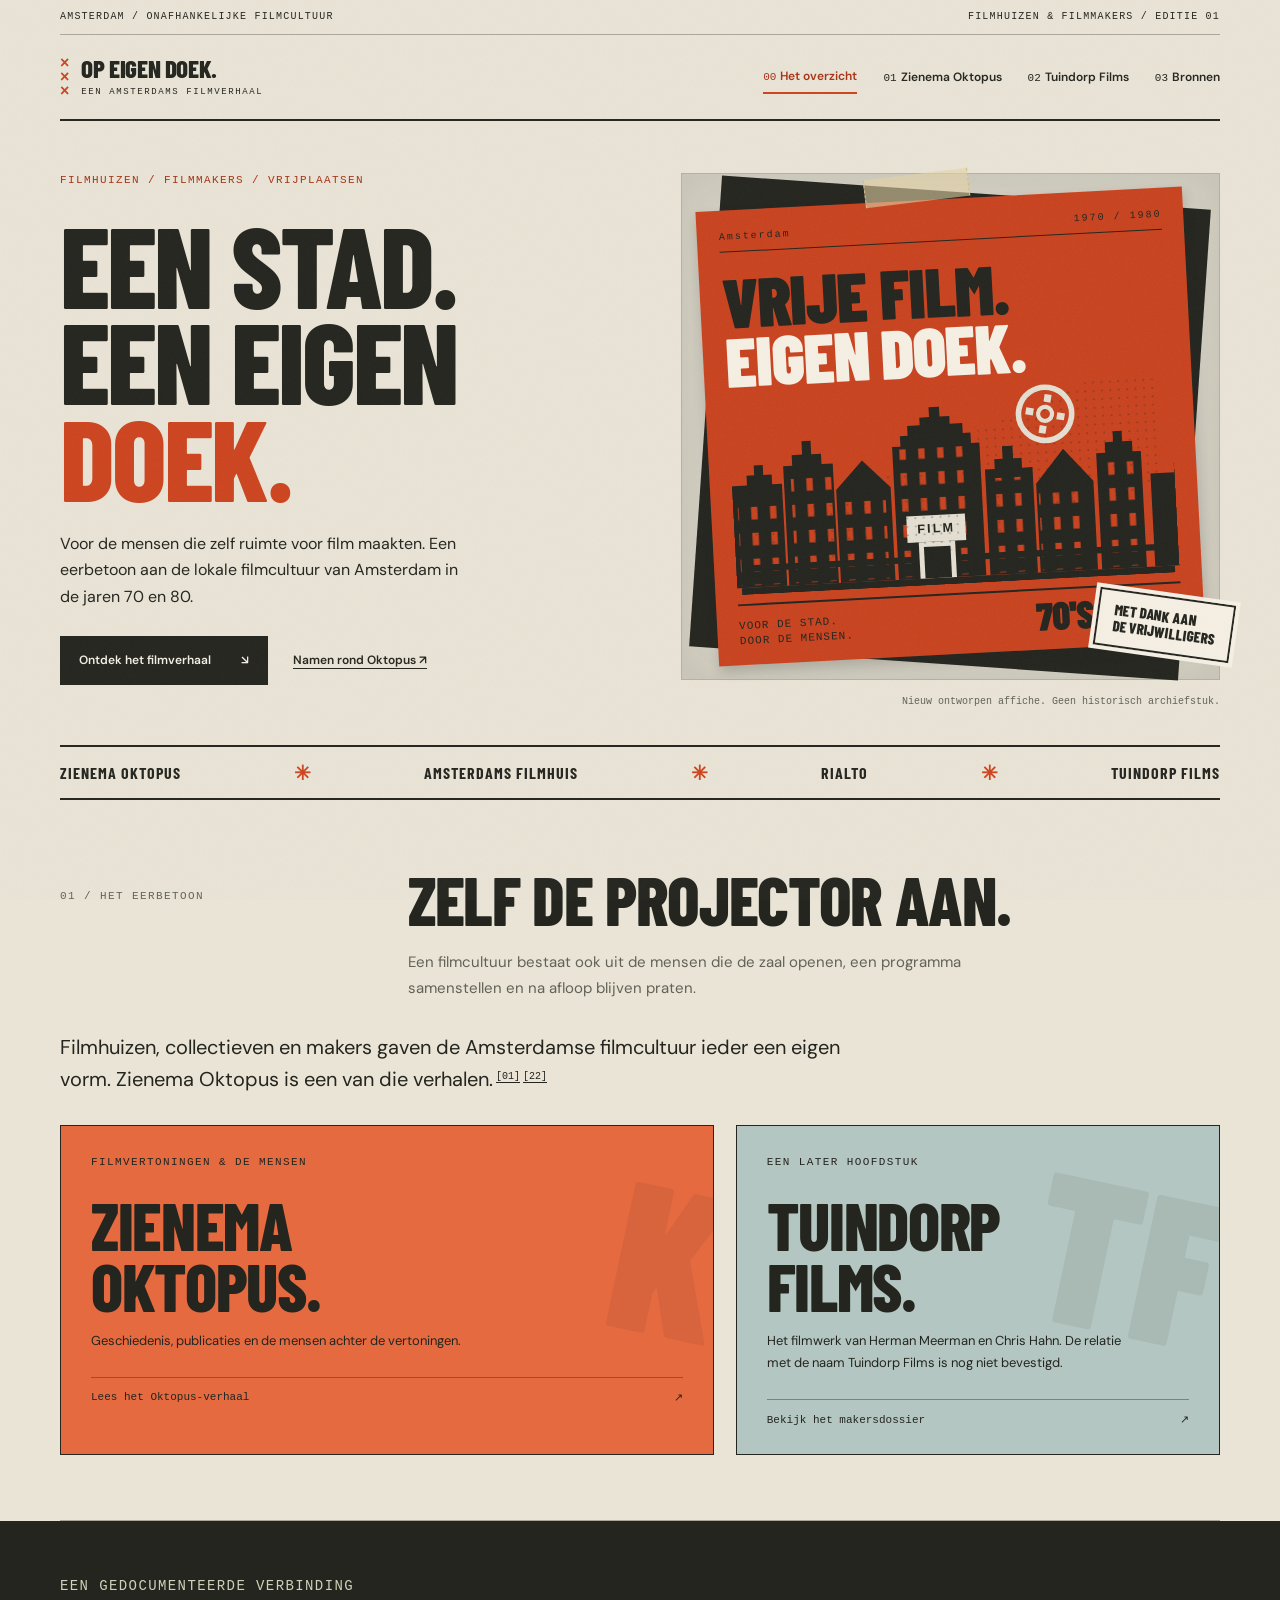
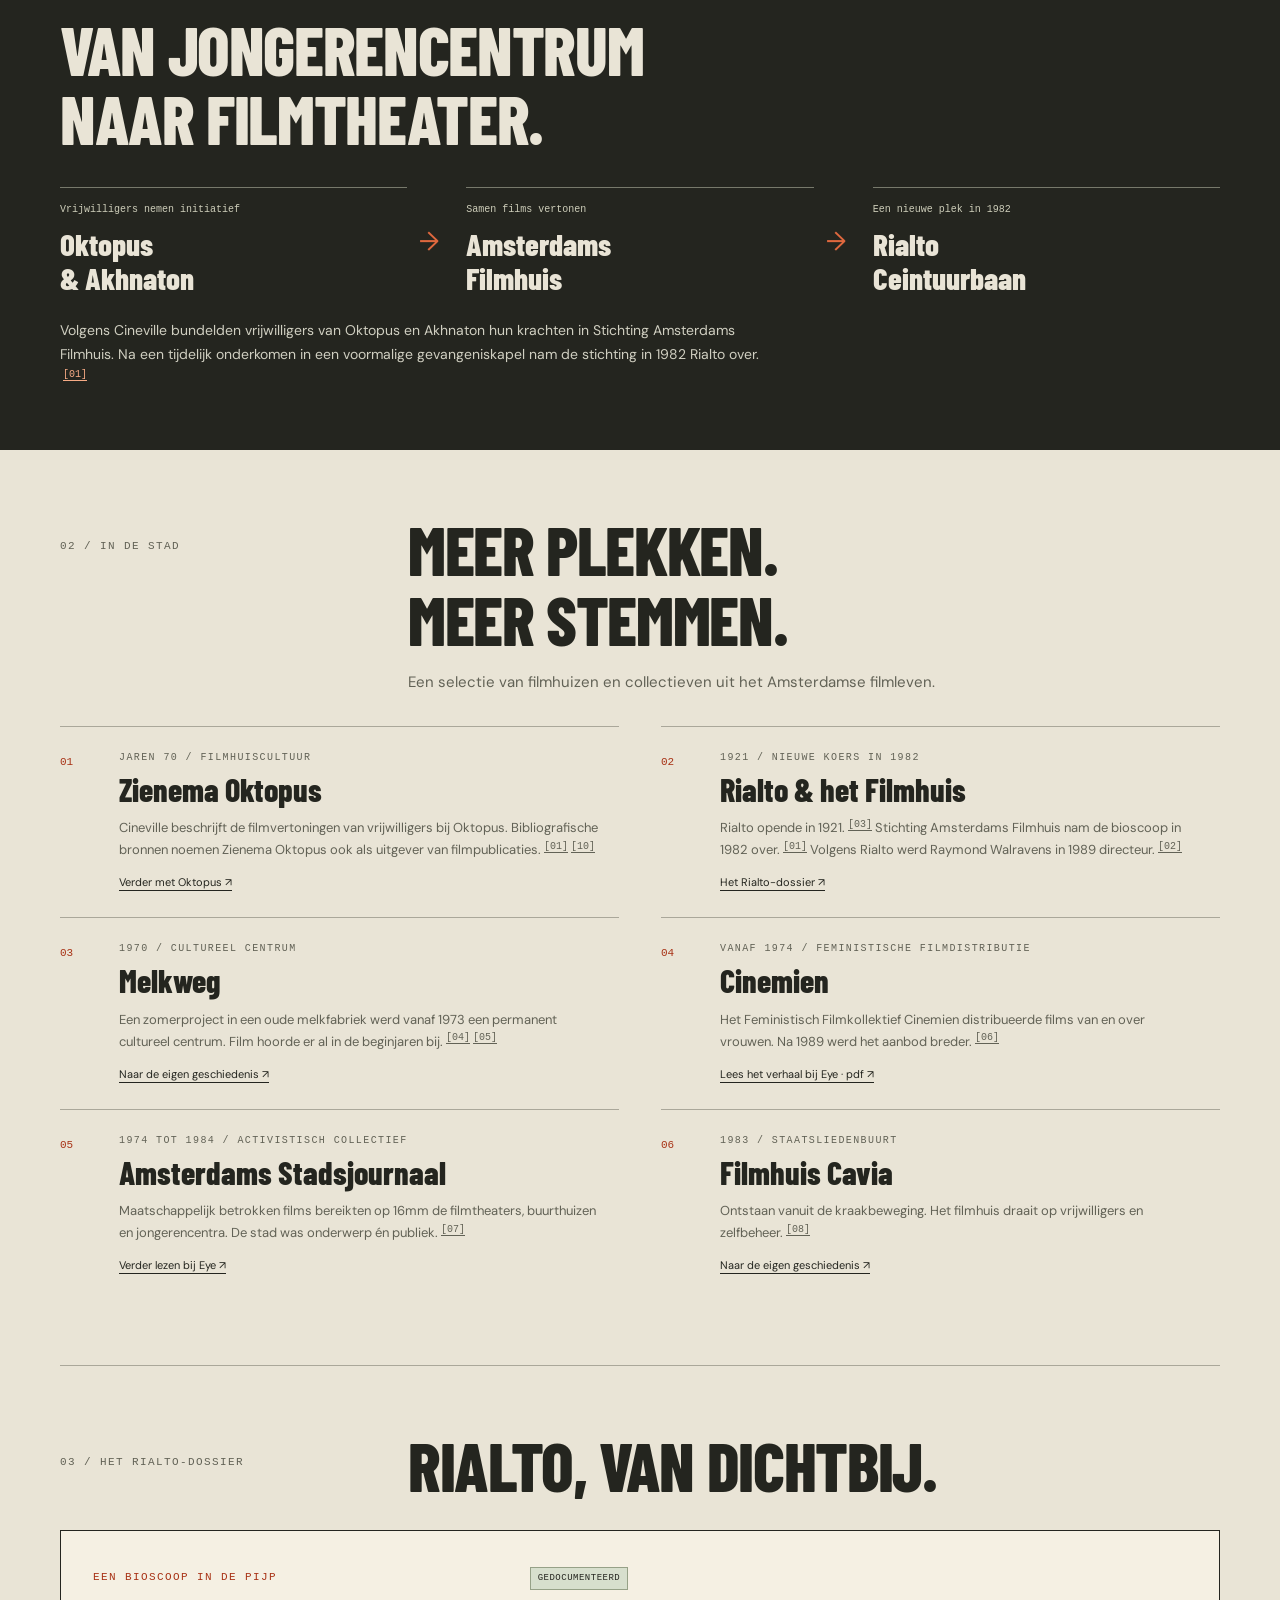
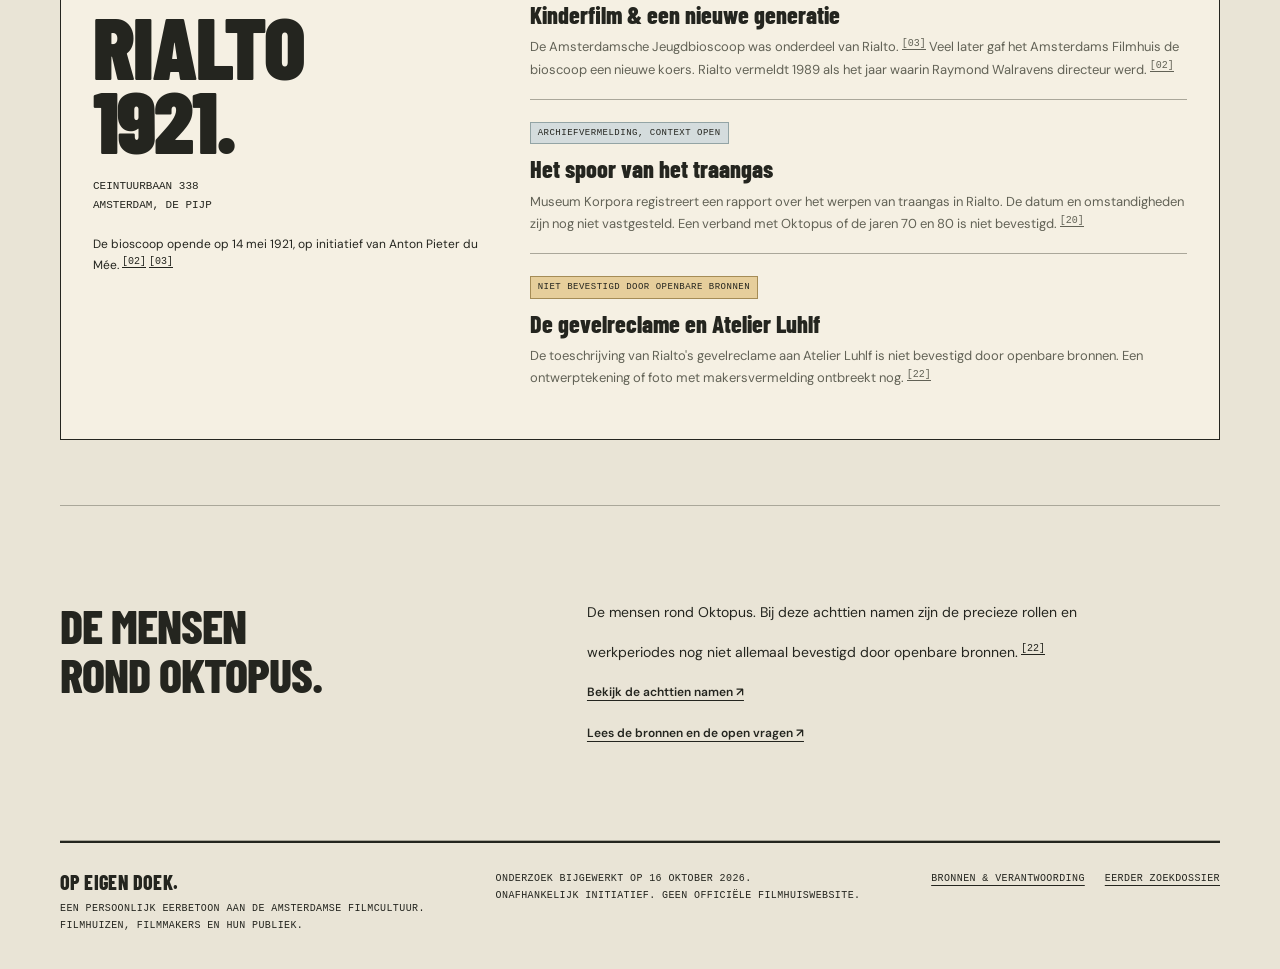
==== commit f382cd63: "Publish reviewed Op eigen doek website with Oktopus and Tuindorp Films" ====
--- a/index.html
+++ b/index.html
@@ -1,90 +1,43 @@
 <!doctype html>
-<html lang="nl">
-<head>
-  <meta charset="utf-8">
-  <meta name="viewport" content="width=device-width, initial-scale=1">
-  <meta name="theme-color" content="#f3f0e8">
-  <meta name="description" content="Tuindorp Films en de films van Herman Meerman en Chris Hahn. Een onafhankelijk Nederlands dossier met gecontroleerde bronnen, filmcredits en open onderzoeksvragen.">
-  <meta name="robots" content="noindex, follow">
-  <title>Tuindorp Films | Herman Meerman &amp; Chris Hahn</title>
-  <link rel="icon" href="favicon.svg" type="image/svg+xml">
-  <link rel="stylesheet" href="styles.css">
-</head>
-<body>
-  <a class="skip" href="#inhoud">Direct naar de inhoud</a>
-  <div class="wrap">
-    <header class="topbar">
-      <a class="brand" href="#" aria-label="Tuindorp Films, naar boven"><span class="brandmark" aria-hidden="true"></span>tuindorp films.</a>
-      <nav aria-label="Hoofdnavigatie"><a href="#onderzoek">Onderzoek</a><a href="#makers">Makers</a><a href="#films">Films</a><a href="octopus.html">Amsterdam</a><a href="#bronnen">Bronnen</a></nav>
-    </header>
-    <main id="inhoud">
-      <section class="hero" aria-labelledby="titel">
-        <div class="hero-meta eyebrow"><span><span class="live-dot" aria-hidden="true"></span>Onafhankelijk onderzoeksdossier</span><span>Bijgewerkt op 15 oktober 2026</span></div>
-        <h1 id="titel">Tuindorp<span>.</span><br>Films<span>.</span></h1>
-        <p class="makers-line">Herman Meerman &amp; Chris Hahn</p>
-        <div class="hero-bottom"><p class="intro">Hun samenwerking is teruggevonden in films over Joodse geschiedenis en herinnering. Een dvd-omslag verbindt hun namen rechtstreeks aan TuindorpFilms.</p><a class="hero-link" href="#films">Bekijk het gevonden werk <span class="arrow" aria-hidden="true">↘</span></a></div>
-      </section>
-      <div class="visual" role="img" aria-label="Grafische illustratie van een filmstrook, geen beeld uit een productie">
-        <span class="visual-counter" aria-hidden="true">TF / HAHN &amp; MEERMAN</span><div class="film-art" aria-hidden="true"><div class="film-cell"></div><div class="film-cell"></div><div class="film-cell"></div></div><span class="visual-label">FILMS OVER GESCHIEDENIS EN HERINNERING</span>
-      </div>
-      <section id="onderzoek" class="section" aria-labelledby="onderzoek-titel">
-        <div class="section-head"><span class="section-label eyebrow">01 / De stand van zaken</span><div><h2 id="onderzoek-titel">De makers en de naam<br>zijn verbonden.</h2><p>Het omslag van <em>Op zoek naar Árpád Weisz</em> vermeldt "Een film van Hahn &amp; Meerman" en "Copyright TuindorpFilms Haarlem 2009". Stolpersteine Dordrecht noemt de volledige namen Chris Hahn en Herman Meerman. Daarmee is de koppeling tussen het werk, de makers en de naam onderbouwd. <a class="cite" href="#bron-omslag">[1]</a> <a class="cite" href="#bron-weisz">[2]</a></p></div></div>
-        <div class="status-panel"><strong>Historische koppeling bevestigd<br>Huidige bedrijfsgegevens onbekend</strong><p>De eerdere versie van dit dossier kon de naam niet plaatsen. De aanvullende namen leverden nu wel bronnen op. Dit is een onafhankelijk dossier over hun werk, geen officiële website van de makers.</p></div>
-        <div class="fact-grid">
-          <article class="fact"><h3>Amsterdam en Haarlem</h3><p>Amsterdam is door de opdrachtgever als vestigingsplaats opgegeven. Het dvd-omslag noemt Haarlem in 2009. Ook een archiefartikel spreekt van "Tuindorp Films Haarlem". Een huidige vestiging in Amsterdam is nog niet onafhankelijk bevestigd. <a class="cite" href="#bron-omslag">[1]</a> <a class="cite" href="#bron-archief">[3]</a></p></article>
-          <article class="fact"><h3>Organisatie en geschiedenis</h3><p>De bronnen bevestigen een historische productienaam en de samenwerking van beide makers. Een oprichtingsdatum, rechtsvorm, eigendomsverhouding en huidige bedrijfsstatus zijn nog niet vastgesteld.</p></article>
-          <article class="fact"><h3>Contactgegevens</h3><p>Er is geen actueel zakelijk e-mailadres, telefoonnummer, bezoekadres of officieel sociaal profiel van Tuindorp Films geverifieerd. Contactgegevens van de hieronder genoemde archieven horen bij die archieven.</p></article>
-        </div>
-      </section>
-      <section id="makers" class="section" aria-labelledby="makers-titel">
-        <div class="section-head"><span class="section-label eyebrow">02 / De makers</span><div><h2 id="makers-titel">Herman Meerman.<br>Chris Hahn.</h2><p>De gezamenlijke films geven een aanknopingspunt voor hun samenwerking. Andere bronnen documenteren hun afzonderlijke werk. Die filmcredits vormen op zichzelf geen productiecredit voor Tuindorp Films.</p></div></div>
-        <div class="people-grid">
-          <article class="person"><div class="person-media person-mono" aria-hidden="true"><span>HM<b>.</b></span></div><span class="eyebrow">Film en camera</span><h3>Herman Meerman</h3><p>Het Nederlands Film Festival noemt Herman Meerman als cameraman van <em>De overkant</em> uit 1982, geregisseerd door Heddy Honigmann en geproduceerd door Frans van de Staak. De festivalregistratie vermeldt een speelduur van 30 minuten. <a class="cite" href="#bron-nff">[6]</a></p><p>Joods Monument Haarlem noemt Meerman als degene die Chris Hahn filmde en als zijn partner bij minidocumentaires over de Jodenvervolging. <a class="cite" href="#bron-memoriam">[5]</a></p></article>
-          <article class="person"><div class="person-media person-mono" aria-hidden="true"><span>CH<b>.</b></span></div><span class="eyebrow">Film en geschiedschrijving</span><h3>Chris Hahn <small>1939 tot 2021</small></h3><p>Joods Monument Haarlem beschrijft Hahn als voormalig voorzitter, leraar Duits in Amsterdam-Oost en auteur van <em>Van school verwijderd. Jood.</em> Het in memoriam is geschreven door Patrick van der Vegt. <a class="cite" href="#bron-memoriam">[5]</a></p><p>Filmkrant noemt Hahn als regisseur van de korte film <em>De directeur</em> uit 1978. De film stond op 28 mei 2026 op het programma van een hommage aan Frans van de Staak in Rialto de Pijp. <a class="cite" href="#bron-filmkrant">[7]</a></p></article>
-        </div>
-        <p class="notice">Krantenarchieven noemen een Herman Meerman rond 1980 als medewerker van Zienema Oktopus, een Amsterdams filmhuis. Chris Hahn staat in die jaren in programma's van de Melkweg. Lees meer op <a href="octopus.html">Zienema Oktopus: Amsterdam, jaren zeventig en tachtig</a>.</p>
-      </section>
-      <section id="films" class="section" aria-labelledby="films-titel">
-        <div class="section-head"><span class="section-label eyebrow">03 / Gevonden werk</span><div><h2 id="films-titel">Samen vastgelegd.</h2><p>Een selectie van aangetroffen films en filmprojecten van Hahn en Meerman. Alleen bij de eerste titel is de naam TuindorpFilms rechtstreeks op het geraadpleegde omslag vastgesteld. Dit is geen volledige filmografie.</p></div></div>
-        <div class="cards">
-          <article class="card"><div class="card-visual"><img src="img/arpad-weisz.jpg" width="195" height="240" alt="Portret van Árpád Weisz in pak met stropdas, tussen 1924 en 1934." loading="lazy"><span class="year" aria-hidden="true">2009</span><span class="type" aria-hidden="true">Copyright op omslag</span></div><div class="card-body"><p class="img-credit">Foto: Árpád Weisz. Regionaal Archief Dordrecht, <a href="https://creativecommons.org/licenses/by-sa/4.0/deed.nl">CC BY-SA 4.0</a>.</p><small>Hahn &amp; Meerman · TuindorpFilms Haarlem</small><h3>Op zoek naar Árpád Weisz</h3><p>Een documentaire over de voetbaltrainer, met herinneringen van tijdgenoten. Stolpersteine Dordrecht dateert het maken op 2007 en 2008. Het dvd-omslag draagt copyrightjaar 2009. Een exacte premièredatum en speelduur zijn niet bevestigd. <a class="cite" href="#bron-omslag">[1]</a> <a class="cite" href="#bron-weisz">[2]</a> <a class="cite" href="#bron-archief">[3]</a></p><a href="https://stolpersteine-dordrecht.nl/afb/arpa_weisz_Foto5%20Hahn_MeermanFilm_Weisz%202007-2008.jpg">Bekijk het oorspronkelijke omslag ↗</a></div></article>
-          <article class="card"><div class="card-visual"><img src="img/stolperstein-arpad-weisz.jpg" width="600" height="594" alt="Messing Stolperstein met de tekst: Hier woonde Arpad Weisz, geb. 1896, vermoord 31.1.1944, Auschwitz." loading="lazy"><span class="year" aria-hidden="true">2018</span><span class="type" aria-hidden="true">Herdenkingsfilm</span></div><div class="card-body"><p class="img-credit">Foto: de Stolperstein in Dordrecht. FrankOverman, 2023, <a href="https://creativecommons.org/licenses/by-sa/4.0/deed.nl">CC BY-SA 4.0</a>.</p><small>Hahn en Meerman volgens het archiefbijschrift</small><h3>Stolpersteine voor de familie Weisz</h3><p>Een film over het plaatsen van de gedenkstenen aan het Bethlehemplein in Dordrecht. Het archief noemt een film uit 2018 en verbindt beide makers aan het Weisz-werk. De titel hierboven beschrijft het onderwerp. Een officiële titel, speelduur en volledige aftiteling zijn niet vastgesteld. <a class="cite" href="#bron-weisz">[2]</a></p><a href="https://stolpersteine-dordrecht.nl/Arpad_Weisz.html">Lees het archiefbericht ↗</a></div></article>
-          <article class="card"><div class="card-visual" aria-hidden="true"><span class="year unknown-year">Jaar<br>onbekend</span><span class="type">Minidocumentaires</span></div><div class="card-body"><small>Gezamenlijk werk volgens Joods Monument Haarlem</small><h3>Verdwenen Joodse schoolkinderen</h3><p>Het in memoriam van Chris Hahn noemt minidocumentaires die hij met Herman Meerman maakte. Ze gaan over de straten waaruit kinderen verdwenen en de concentratiekampen waaruit zij niet terugkeerden. De titel hierboven beschrijft de reeks. Jaartallen en afzonderlijke titels ontbreken. <a class="cite" href="#bron-memoriam">[5]</a></p><a href="https://www.joodsmonumenthaarlem.nl/in-memoriam-chris-hahn/">Lees het in memoriam ↗</a></div></article>
-        </div>
-        <p class="notice">De filmstrook en de gekleurde vlakken zijn grafische illustraties. De foto's tonen Árpád Weisz en zijn Stolperstein. Het zijn geen beelden uit de films. De films over tuindorpen uit de eerdere versie zijn vervangen door werk dat bronnen aan Hahn en Meerman koppelen.</p>
-      </section>
-      <section class="section" aria-labelledby="aanpak-titel">
-        <div class="section-head"><span class="section-label eyebrow">04 / Zoekverantwoording</span><div><h2 id="aanpak-titel">Wat de bronnen bewijzen.</h2><p>Gezocht op Tuindorp Films, Tuindorpfilms en TuindorpFilms, in combinatie met Amsterdam, Haarlem, Herman Meerman en Chris Hahn. De bevindingen hieronder maken duidelijk welke vragen wel en niet zijn opgelost.</p></div></div>
-        <div class="research-list">
-          <article class="research-item"><h3>Een directe productiecredit</h3><p>Het dvd-omslag verbindt Hahn &amp; Meerman met TuindorpFilms Haarlem en het jaar 2009. Dat is bewijs voor de historische naam bij deze film, maar geen handelsregistercontrole. <a class="cite" href="#bron-omslag">[1]</a></p></article>
-          <article class="research-item"><h3>Bevestiging buiten het omslag</h3><p>Stolpersteine Dordrecht noemt "Tuindorp Films Haarlem". Een bericht op Dordrecht.net van 27 juli 2015 noemt de documentairemakers van "Tuindorpfilms" bij het verhaal over Weisz. <a class="cite" href="#bron-archief">[3]</a> <a class="cite" href="#bron-dordrecht">[4]</a></p></article>
-          <article class="research-item"><h3>Verschillende jaartallen</h3><p>Het archief noemt 2007 en 2008 voor het maken van <em>Op zoek naar Árpád Weisz</em>. Het copyrightjaar op het omslag is 2009. Die vermeldingen blijven apart staan, omdat een copyrightjaar geen premièredatum bewijst. <a class="cite" href="#bron-weisz">[2]</a> <a class="cite" href="#bron-omslag">[1]</a></p></article>
-          <article class="research-item"><h3>Open onderzoeksvragen</h3><p>Een volledig productieoverzicht, de geschiedenis van de organisatie en actuele bedrijfsgegevens ontbreken nog. Er is geen betaald handelsregisteruittreksel opgevraagd. Niet-geïndexeerde of verdwenen bronnen kunnen buiten dit onderzoek vallen.</p></article>
-        </div>
-      </section>
-      <section id="bronnen" class="section" aria-labelledby="bronnen-titel">
-        <div class="section-head"><span class="section-label eyebrow">05 / Bronnen</span><div><h2 id="bronnen-titel">Zelf nalezen.</h2><p>Geraadpleegd op 15 oktober 2026. De nummers bij de teksten verwijzen naar deze bronnen. De eerste bron is een afbeelding waarvan de tekst visueel is gecontroleerd.</p></div></div>
-        <ol class="sources">
-          <li id="bron-omslag"><div><a href="https://stolpersteine-dordrecht.nl/afb/arpa_weisz_Foto5%20Hahn_MeermanFilm_Weisz%202007-2008.jpg">Dvd-omslag · Op zoek naar Árpád Weisz ↗</a><small>Afbeelding bij Stolpersteine Dordrecht. Vermeldt Hahn &amp; Meerman en "Copyright TuindorpFilms Haarlem 2009". Foto uit het privébezit van Arie Heijstek volgens het archief.</small></div><span class="source-type">Productiecredit</span></li>
-          <li id="bron-weisz"><div><a href="https://stolpersteine-dordrecht.nl/Arpad_Weisz.html">Stolpersteine Dordrecht · Ophef rond plaquette Árpád Weisz ↗</a><small>Noemt Hahn en Meerman, het maken van de eerste film in 2007 en 2008, een film uit 2018 en het overlijden van Hahn in april 2021.</small></div><span class="source-type">Lokaal archief</span></li>
-          <li id="bron-archief"><div><a href="https://stolpersteine-dordrecht.nl/het_voorbije_joodse_dordrecht_arpad_weisz.html">Stolpersteine Dordrecht · Vermaarde wondertrainer Árpád Weisz ↗</a><small>Noemt het bedrijf "Tuindorp Films Haarlem" en de film met tijdgenoten. Het artikel bevat ook een YouTube-verwijzing. De actuele afspeelbaarheid daarvan is niet vastgesteld.</small></div><span class="source-type">Lokaal archief</span></li>
-          <li id="bron-dordrecht"><div><a href="https://www.dordrecht.net/nieuws/48501/2015-07-27-16431-toptrainer-arpad-weisz-zaterdag-centraal-bij-zijn-dordtse-club-dfc">Dordrecht.net · Toptrainer Arpad Weisz centraal bij DFC ↗</a><small>Bericht van 27 juli 2015. Vermeldt de documentairemakers van Tuindorpfilms bij het levensverhaal van Weisz.</small></div><span class="source-type">Nieuwsarchief</span></li>
-          <li id="bron-memoriam"><div><a href="https://www.joodsmonumenthaarlem.nl/in-memoriam-chris-hahn/">Joods Monument Haarlem · In memoriam Chris Hahn ↗</a><small>Persoonlijke herinneringen van Patrick van der Vegt. Documenteert Hahns achtergrond en zijn samenwerking met Herman Meerman.</small></div><span class="source-type">Betrokken stichting</span></li>
-          <li id="bron-nff"><div><a href="https://www.filmfestival.nl/film/de-overkant-4">Nederlands Film Festival · De overkant ↗</a><small>Film uit 1982, 30 minuten. Regie Heddy Honigmann, productie Frans van de Staak, camera Herman Meerman.</small></div><span class="source-type">Filmregister</span></li>
-          <li id="bron-filmkrant"><div><a href="https://filmkrant.nl/agenda/focus-frans-van-de-staak/">Filmkrant · Focus Frans van de Staak ↗</a><small>Noemt Chris Hahn als regisseur van De directeur uit 1978 en kondigt de hommage op 28 mei 2026 in Rialto de Pijp aan. Dit is een historische aankondiging.</small></div><span class="source-type">Filmnieuws</span></li>
-        </ol>
-        <div class="credits" id="beeld">
-          <h3>Beeldverantwoording</h3>
-          <ul>
-            <li><strong>Árpád Weisz, trainer van DFC, 1924 tot 1934.</strong> Fotograaf onbekend, Regionaal Archief Dordrecht (552_800227). <a href="https://commons.wikimedia.org/wiki/File:Arp%C3%A1d_Weisz_trainer_van_DFC_fot_25_tm_34_bewerkt.jpg">Wikimedia Commons</a>, <a href="https://creativecommons.org/licenses/by-sa/4.0/deed.nl">CC BY-SA 4.0</a>. Zwart-wit en uitsnede door dit dossier.</li>
-            <li><strong>Stolperstein voor Árpád Weisz, Dordrecht.</strong> FrankOverman, 2023. <a href="https://commons.wikimedia.org/wiki/File:Stolperstein_f%C3%BCr_Arpad_Weisz_%28Dordrecht%29.jpg">Wikimedia Commons</a>, <a href="https://creativecommons.org/licenses/by-sa/4.0/deed.nl">CC BY-SA 4.0</a>. Zwart-wit en uitsnede door dit dossier.</li>
-            <li>Van Herman Meerman en Chris Hahn is geen foto met een vrije licentie gevonden. Hun initialen zijn een grafische illustratie.</li>
-          </ul>
-        </div>
-      </section>
-      <section id="contact" class="section" aria-labelledby="contact-titel"><div class="contact-box"><div><h3 id="contact-titel">Een aanvulling op het dossier?</h3><p>Officiële contactgegevens van Tuindorp Films zijn nog niet bevestigd. Een aftiteling, oude catalogus of bedrijfsbron kan het overzicht aanvullen. Via de repository kun je een bron voor dit dossier delen.</p></div><a href="https://github.com/DriesMeerman/tuindorp-films-website/issues/new">Deel een bron via GitHub ↗</a></div></section>
-    </main>
-    <footer class="footer"><p>Tuindorp Films · Onafhankelijk onderzoeksdossier<br>Bijgewerkt op 15 oktober 2026. Geen officiële bedrijfswebsite.</p><a href="https://github.com/DriesMeerman/tuindorp-films-website">Broncode op GitHub ↗</a></footer>
-  </div>
-</body>
-</html>
+<html lang="nl"><head><meta charset="utf-8"><meta name="viewport" content="width=device-width, initial-scale=1"><meta name="theme-color" content="#e9e4d6"><meta name="description" content="Een eerbetoon aan onafhankelijke Amsterdamse filmcultuur in de jaren 70 en 80. Met Zienema Oktopus, Rialto, lokale initiatieven en Tuindorp Films."><meta name="robots" content="noindex, follow"><title>Een stad. Een eigen doek. | Op eigen doek</title>
+<link rel="icon" href="favicon.svg" type="image/svg+xml">
+<link rel="stylesheet" href="styles.css"><script src="app.js" defer></script></head>
+<body><a class="skip" href="#inhoud">Direct naar de inhoud</a><div class="shell"><div class="top-note"><span>Amsterdam / onafhankelijke filmcultuur</span><span>Filmhuizen &amp; filmmakers / editie 01</span></div>
+<header class="topbar"><a class="brand" href="index.html" aria-label="Op eigen doek, naar het overzicht"><span class="brand-symbol" aria-hidden="true"><span>×</span><span>×</span><span>×</span></span><span class="brand-name">OP EIGEN DOEK.<small>EEN AMSTERDAMS FILMVERHAAL</small></span></a>
+<nav aria-label="Hoofdnavigatie"><a href="index.html" aria-current="page"><span class="nav-index">00</span>Het overzicht</a><a href="oktopus.html"><span class="nav-index">01</span>Zienema Oktopus</a><a href="tuindorp-films.html"><span class="nav-index">02</span>Tuindorp Films</a><a href="bronnen.html"><span class="nav-index">03</span>Bronnen</a></nav>
+</header>
+<main id="inhoud">
+<section class="hero" aria-labelledby="titel"><div class="hero-copy"><p class="eyebrow orange">Filmhuizen / filmmakers / vrijplaatsen</p><h1 id="titel">Een stad.<br>Een eigen<br><span>doek.</span></h1><p class="lead">Voor de mensen die zelf ruimte voor film maakten. Een eerbetoon aan de lokale filmcultuur van Amsterdam in de jaren 70 en 80.</p><div class="hero-actions"><a class="button" href="#filmhuizen">Ontdek het filmverhaal <span aria-hidden="true">↘</span></a><a class="text-link" href="oktopus.html#de-mensen">Namen rond Oktopus ↗</a></div></div><figure><div class="poster-wall" role="img" aria-label="Hedendaagse grafische affiche, geïnspireerd op oude filmhuisposters"><span class="tape" aria-hidden="true"></span><div class="poster" aria-hidden="true"><div class="poster-top"><span>Amsterdam</span><span>1970 / 1980</span></div><div class="poster-title">VRIJE FILM.<br><span>EIGEN DOEK.</span></div><img class="poster-image" src="assets/film-stad.svg" alt="" width="600" height="280"><div class="poster-bottom"><span>VOOR DE STAD.<br>DOOR DE MENSEN.</span><strong>70'S / 80'S</strong></div></div><span class="stamp" aria-hidden="true">Met dank aan<br>de vrijwilligers</span></div><figcaption class="caption">Nieuw ontworpen affiche. Geen historisch archiefstuk.</figcaption></figure></section>
+
+<div class="ticker" role="group" aria-label="Onderwerpen"><span>Zienema Oktopus</span><i aria-hidden="true">✳</i><span>Amsterdams Filmhuis</span><i aria-hidden="true">✳</i><span>Rialto</span><i aria-hidden="true">✳</i><span>Tuindorp Films</span></div>
+<section class="section"><div class="section-head"><p class="eyebrow orange">01 / Het eerbetoon</p><div><h2>Zelf de projector aan.</h2><p>Een filmcultuur bestaat ook uit de mensen die de zaal openen, een programma samenstellen en na afloop blijven praten.</p></div></div><p class="intro-line">Filmhuizen, collectieven en makers gaven de Amsterdamse filmcultuur ieder een eigen vorm. Zienema Oktopus is een van die verhalen.<a class="ref" href="bronnen.html#bron-01" aria-label="Bron 1">[01]</a><a class="ref" href="bronnen.html#bron-22" aria-label="Bron 22">[22]</a></p><div class="chapter-grid" style="margin-top:30px"><a class="chapter chapter-orange" href="oktopus.html"><span class="eyebrow">Filmvertoningen &amp; de mensen</span><span class="chapter-icon" aria-hidden="true">K</span><h3>Zienema<br>Oktopus.</h3><p>Geschiedenis, publicaties en de mensen achter de vertoningen.</p><span class="chapter-bottom">Lees het Oktopus-verhaal <span aria-hidden="true">↗</span></span></a><a class="chapter chapter-blue" href="tuindorp-films.html"><span class="eyebrow">Een later hoofdstuk</span><span class="chapter-icon" aria-hidden="true">TF</span><h3>Tuindorp<br>Films.</h3><p>Het filmwerk van Herman Meerman en Chris Hahn. De relatie met de naam Tuindorp Films is nog niet bevestigd.</p><span class="chapter-bottom">Bekijk het makersdossier <span aria-hidden="true">↗</span></span></a></div></section>
+
+<section class="section-dark" aria-labelledby="de-lijn"><p class="eyebrow">Een gedocumenteerde verbinding</p><h2 id="de-lijn" style="margin-top:18px">Van jongerencentrum<br>naar filmtheater.</h2><div class="chain"><div class="chain-step"><small>Vrijwilligers nemen initiatief</small><h3>Oktopus<br>&amp; Akhnaton</h3></div><span class="chain-arrow" aria-hidden="true">→</span><div class="chain-step"><small>Samen films vertonen</small><h3>Amsterdams<br>Filmhuis</h3></div><span class="chain-arrow" aria-hidden="true">→</span><div class="chain-step"><small>Een nieuwe plek in 1982</small><h3>Rialto<br>Ceintuurbaan</h3></div></div><p>Volgens Cineville bundelden vrijwilligers van Oktopus en Akhnaton hun krachten in Stichting Amsterdams Filmhuis. Na een tijdelijk onderkomen in een voormalige gevangeniskapel nam de stichting in 1982 Rialto over.<a class="ref" href="bronnen.html#bron-01" aria-label="Bron 1">[01]</a></p></section>
+
+<section class="section" id="filmhuizen"><div class="section-head"><p class="eyebrow orange">02 / In de stad</p><div><h2>Meer plekken.<br>Meer stemmen.</h2><p>Een selectie van filmhuizen en collectieven uit het Amsterdamse filmleven.</p></div></div><div class="venues">
+<article class="venue"><span class="venue-number">01</span><div><p class="eyebrow">Jaren 70 / filmhuiscultuur</p><h3>Zienema Oktopus</h3><p>Cineville beschrijft de filmvertoningen van vrijwilligers bij Oktopus. Bibliografische bronnen noemen Zienema Oktopus ook als uitgever van filmpublicaties.<a class="ref" href="bronnen.html#bron-01" aria-label="Bron 1">[01]</a><a class="ref" href="bronnen.html#bron-10" aria-label="Bron 10">[10]</a></p></div><a href="oktopus.html">Verder met Oktopus ↗</a></article>
+
+<article class="venue"><span class="venue-number">02</span><div><p class="eyebrow">1921 / nieuwe koers in 1982</p><h3>Rialto & het Filmhuis</h3><p>Rialto opende in 1921.<a class="ref" href="bronnen.html#bron-03" aria-label="Bron 3">[03]</a> Stichting Amsterdams Filmhuis nam de bioscoop in 1982 over.<a class="ref" href="bronnen.html#bron-01" aria-label="Bron 1">[01]</a> Volgens Rialto werd Raymond Walravens in 1989 directeur.<a class="ref" href="bronnen.html#bron-02" aria-label="Bron 2">[02]</a></p></div><a href="#rialto">Het Rialto-dossier ↗</a></article>
+
+<article class="venue"><span class="venue-number">03</span><div><p class="eyebrow">1970 / cultureel centrum</p><h3>Melkweg</h3><p>Een zomerproject in een oude melkfabriek werd vanaf 1973 een permanent cultureel centrum. Film hoorde er al in de beginjaren bij.<a class="ref" href="bronnen.html#bron-04" aria-label="Bron 4">[04]</a><a class="ref" href="bronnen.html#bron-05" aria-label="Bron 5">[05]</a></p></div><a href="https://www.melkweg.nl/nl/over-ons/geschiedenis/">Naar de eigen geschiedenis ↗</a></article>
+
+<article class="venue"><span class="venue-number">04</span><div><p class="eyebrow">Vanaf 1974 / feministische filmdistributie</p><h3>Cinemien</h3><p>Het Feministisch Filmkollektief Cinemien distribueerde films van en over vrouwen. Na 1989 werd het aanbod breder.<a class="ref" href="bronnen.html#bron-06" aria-label="Bron 6">[06]</a></p></div><a href="https://assets.eyefilm.nl/downloads/blocks/PBR2025-Cinemien-NL.pdf">Lees het verhaal bij Eye · pdf ↗</a></article>
+
+<article class="venue"><span class="venue-number">05</span><div><p class="eyebrow">1974 tot 1984 / activistisch collectief</p><h3>Amsterdams Stadsjournaal</h3><p>Maatschappelijk betrokken films bereikten op 16mm de filmtheaters, buurthuizen en jongerencentra. De stad was onderwerp én publiek.<a class="ref" href="bronnen.html#bron-07" aria-label="Bron 7">[07]</a></p></div><a href="https://www.eyefilm.nl/whats-on/amsterdams-stadsjournaal/1337519">Verder lezen bij Eye ↗</a></article>
+
+<article class="venue"><span class="venue-number">06</span><div><p class="eyebrow">1983 / Staatsliedenbuurt</p><h3>Filmhuis Cavia</h3><p>Ontstaan vanuit de kraakbeweging. Het filmhuis draait op vrijwilligers en zelfbeheer.<a class="ref" href="bronnen.html#bron-08" aria-label="Bron 8">[08]</a></p></div><a href="https://filmhuiscavia.nl/over-cavia/over-cavia">Naar de eigen geschiedenis ↗</a></article>
+</div></section>
+
+<section class="section" id="rialto"><div class="section-head"><p class="eyebrow orange">03 / Het Rialto-dossier</p><div><h2>Rialto, van dichtbij.</h2></div></div><div class="rialto-dossier"><div><span class="eyebrow orange">Een bioscoop in De Pijp</span><p class="rialto-title">Rialto<br>1921.</p><p class="rialto-address">CEINTUURBAAN 338<br>AMSTERDAM, DE PIJP</p><p style="margin-top:20px;font-size:12px">De bioscoop opende op 14 mei 1921, op initiatief van Anton Pieter du Mée.<a class="ref" href="bronnen.html#bron-02" aria-label="Bron 2">[02]</a><a class="ref" href="bronnen.html#bron-03" aria-label="Bron 3">[03]</a></p></div><div>
+<article class="dossier-item"><span class="badge badge-source">Gedocumenteerd</span><h3>Kinderfilm &amp; een nieuwe generatie</h3><p>De Amsterdamsche Jeugdbioscoop was onderdeel van Rialto.<a class="ref" href="bronnen.html#bron-03" aria-label="Bron 3">[03]</a> Veel later gaf het Amsterdams Filmhuis de bioscoop een nieuwe koers. Rialto vermeldt 1989 als het jaar waarin Raymond Walravens directeur werd.<a class="ref" href="bronnen.html#bron-02" aria-label="Bron 2">[02]</a></p></article>
+
+<article class="dossier-item"><span class="badge badge-catalog">Archiefvermelding, context open</span><h3>Het spoor van het traangas</h3><p>Museum Korpora registreert een rapport over het werpen van traangas in Rialto. De datum en omstandigheden zijn nog niet vastgesteld. Een verband met Oktopus of de jaren 70 en 80 is niet bevestigd.<a class="ref" href="bronnen.html#bron-20" aria-label="Bron 20">[20]</a></p></article>
+
+<article class="dossier-item"><span class="badge badge-memory">Niet bevestigd door openbare bronnen</span><h3>De gevelreclame en Atelier Luhlf</h3><p>De toeschrijving van Rialto's gevelreclame aan Atelier Luhlf is niet bevestigd door openbare bronnen. Een ontwerptekening of foto met makersvermelding ontbreekt nog.<a class="ref" href="bronnen.html#bron-22" aria-label="Bron 22">[22]</a></p></article>
+</div></div></section>
+
+<section class="section"><div class="callout"><h2>De mensen<br>rond Oktopus.</h2><div><p>De mensen rond Oktopus. Bij deze achttien namen zijn de precieze rollen en werkperiodes nog niet allemaal bevestigd door openbare bronnen.<a class="ref" href="bronnen.html#bron-22" aria-label="Bron 22">[22]</a></p><a class="text-link" href="oktopus.html#de-mensen">Bekijk de achttien namen ↗</a><br><a class="text-link" href="bronnen.html">Lees de bronnen en de open vragen ↗</a></div></div></section>
+</main>
+
+<footer class="footer"><div><strong>OP EIGEN DOEK.</strong>Een persoonlijk eerbetoon aan de Amsterdamse filmcultuur.<br>Filmhuizen, filmmakers en hun publiek.</div><div>Onderzoek bijgewerkt op 16 oktober 2026.<br>Onafhankelijk initiatief. Geen officiële filmhuiswebsite.</div><div class="footer-links"><a href="bronnen.html">Bronnen &amp; verantwoording</a><a href="archief/onderzoek-2026-10-15.html">Eerder zoekdossier</a></div></footer>
+</div></body></html>
--- a/styles.css
+++ b/styles.css
@@ -1,38 +1,28 @@
-@import url('https://fonts.googleapis.com/css2?family=DM+Sans:wght@400;500;600;700&family=Space+Grotesk:wght@400;500;600;700&display=swap');
+@import url('https://fonts.googleapis.com/css2?family=Barlow+Condensed:wght@600;700;800;900&family=DM+Sans:wght@400;500;600;700&display=swap');
+:root{--paper:#e9e4d6;--light:#f5f0e3;--ink:#24251f;--orange:#cd441f;--muted:#626256;--line:#aaa79a;--blue:#b4c6c2;--heading:'Barlow Condensed',Impact,'Arial Narrow',sans-serif;--mono:'Courier New',monospace}*{box-sizing:border-box}html{scroll-behavior:smooth;scroll-padding-top:25px}body{margin:0;background:var(--paper);color:var(--ink);font:15px/1.7 'DM Sans',Arial,sans-serif}body:before{content:'';position:fixed;inset:0;z-index:8;pointer-events:none;opacity:.065;background:url('assets/grain.svg')}::selection{background:var(--orange);color:var(--light)}a{color:inherit;text-underline-offset:4px}a:hover{color:var(--orange)}a:focus-visible,button:focus-visible,input:focus-visible,select:focus-visible,summary:focus-visible{outline:3px solid var(--orange);outline-offset:5px}[hidden]{display:none!important}h1,h2,h3,p,figure{margin:0}p+p{margin-top:15px}h1,h2,h3{font-family:var(--heading);font-weight:800;line-height:1.02}h1,h2{text-transform:uppercase}h2{font-size:clamp(38px,5.4vw,68px);letter-spacing:-.02em}h3{font-size:30px}.shell{max-width:1440px;margin:auto;padding:0 60px}.skip{position:absolute;left:15px;top:-100px;padding:12px;background:var(--light);z-index:20}.skip:focus{top:12px}.top-note{border-bottom:1px solid var(--line);font:10px/1.4 var(--mono);letter-spacing:1.2px;display:flex;justify-content:space-between;gap:20px;padding:10px 0;text-transform:uppercase}.topbar{display:flex;justify-content:space-between;align-items:center;gap:28px;border-bottom:2px solid;padding:22px 0}.brand{display:flex;align-items:center;gap:12px;text-decoration:none;flex-shrink:0}.brand-symbol{font:900 16px/.75 Arial,sans-serif;color:var(--orange);display:flex;flex-direction:column;gap:2px}.brand-name{font:800 25px/.9 var(--heading);letter-spacing:-.4px}.brand-name small{font:9px var(--mono);letter-spacing:1.6px;display:block;margin-top:7px}.topbar nav{display:flex;gap:26px;align-items:center;font-size:12px;font-weight:600}.topbar nav a{text-decoration:none;padding:6px 0;white-space:nowrap}.topbar nav a[aria-current=page]{border-bottom:2px solid var(--orange);color:var(--orange)}.nav-index{font:11px var(--mono);opacity:.55;margin-right:4px}.eyebrow{font:11px/1.5 var(--mono);letter-spacing:1.4px;text-transform:uppercase}.orange{color:var(--orange)}.hero{display:grid;grid-template-columns:1.08fr 1fr;gap:38px;padding:45px 0 36px;align-items:start}.hero-copy{padding-top:6px}.hero h1{font-size:clamp(76px,8.9vw,128px);line-height:.85;letter-spacing:-.025em;margin:27px 0 25px}.hero h1 span{color:var(--orange)}.lead{font-size:16px;line-height:1.65;max-width:420px}.hero-actions{display:flex;gap:25px;align-items:center;margin-top:26px;flex-wrap:wrap}.button{display:inline-flex;align-items:center;justify-content:space-between;gap:30px;background:var(--ink);color:var(--light);font-size:12px;font-weight:600;padding:13px 18px;text-decoration:none;border:1px solid var(--ink)}.button:hover{background:var(--orange);border-color:var(--orange);color:var(--light)}.text-link{font-size:12px;font-weight:600}.poster-wall{position:relative;min-width:0;margin:7px 0 0;background:#d3cfc2;border:1px solid #b4b1a4;aspect-ratio:1/.94;box-shadow:inset 0 0 45px #24251f14;padding:25px;display:flex;isolation:isolate}.poster-wall:before{content:'';position:absolute;inset:18px 24px 15px 23px;background:var(--ink);transform:rotate(4deg);z-index:-1}.poster{width:100%;background:var(--orange);transform:rotate(-3deg);padding:21px 22px 17px;display:flex;flex-direction:column;justify-content:space-between;box-shadow:1px 6px 12px #24251f33;position:relative;overflow:hidden}.poster:after{content:'';position:absolute;inset:0;background:url('assets/grain.svg');opacity:.21;pointer-events:none;mix-blend-mode:multiply}.poster-top{font:10px var(--mono);letter-spacing:2px;border-bottom:1px solid;padding-bottom:9px;display:flex;justify-content:space-between}.poster-title{font:900 clamp(45px,5.4vw,76px)/.86 var(--heading);letter-spacing:-1px;z-index:1;margin-top:18px}.poster-title span{color:var(--light)}.poster-image{width:100%;height:auto;max-height:196px;display:block;margin:8px 0}.poster-bottom{display:flex;justify-content:space-between;align-items:end;border-top:2px solid;padding-top:7px;font:11px/1.3 var(--mono);letter-spacing:1px}.poster-bottom strong{font:900 39px/.9 var(--heading);letter-spacing:-1px}.tape{position:absolute;width:105px;height:28px;background:#e6d4a594;top:0;left:34%;transform:rotate(-7deg);z-index:2;border-inline:1px dashed #d3bb87}.stamp{position:absolute;right:-14px;bottom:26px;background:var(--light);border:2px solid;outline:4px solid var(--light);font:800 15px/1.05 var(--heading);text-transform:uppercase;padding:11px 15px;transform:rotate(8deg);z-index:3}.caption{font:10px/1.5 var(--mono);color:var(--muted);margin-top:14px;text-align:right}.ticker{padding:13px 0;border-block:2px solid;display:flex;justify-content:space-between;align-items:center;gap:14px;font:700 16px var(--heading);text-transform:uppercase;letter-spacing:1px}.ticker i{font-style:normal;color:var(--orange);font-size:20px}.section{padding:65px 0;border-bottom:1px solid var(--line)}.section-head{display:flex;align-items:flex-start;justify-content:space-between;gap:50px;margin-bottom:30px}.section-head .eyebrow{padding-top:7px;min-width:180px}.section-head>div{width:70%}.section-head p{max-width:600px;margin-top:16px;color:var(--muted)}.intro-line{font-size:20px;line-height:1.6;max-width:820px;margin-top:24px}.chapter-grid{display:grid;grid-template-columns:1.35fr 1fr;gap:22px}.chapter{padding:28px 30px;text-decoration:none;display:flex;flex-direction:column;min-height:280px;overflow:hidden;border:1px solid;position:relative;transition:transform .15s}.chapter:hover{transform:translateY(-3px);color:inherit}.chapter-orange{background:var(--orange)}.chapter-blue{background:var(--blue)}.chapter h3{font-size:clamp(41px,5.4vw,67px);text-transform:uppercase;line-height:.91;margin:23px 0 14px;letter-spacing:-.02em;position:relative;z-index:1}.chapter p{max-width:380px;font-size:13px;position:relative;z-index:1}.chapter-bottom{display:flex;justify-content:space-between;align-items:center;border-top:1px solid #24251f66;padding-top:13px;margin-top:25px;font:11px var(--mono)}.chapter-icon{position:absolute;right:-12px;top:43px;font:900 210px/.8 var(--heading);opacity:.07;transform:rotate(12deg)}.section-dark{background:var(--ink);color:var(--paper);margin:0 -60px;padding:55px 60px 60px}.section-dark .eyebrow{color:#d1d0ba}.chain{display:grid;grid-template-columns:1fr 35px 1fr 35px 1fr;gap:12px;align-items:center;margin:33px 0 24px}.chain-step{border-top:1px solid #77796b;padding-top:16px}.chain-step h3{font-size:31px;line-height:1.1}.chain-step small{font:10px var(--mono);color:#ceceba;display:block;margin-bottom:12px}.chain-arrow{font-size:26px;color:#df683e}.section-dark p{max-width:710px;font-size:14px;color:#d0cfc1}.section-dark a:hover{color:#f7ab85}.ref{font:10px var(--mono);vertical-align:super;margin-left:3px;text-decoration:none;border-bottom:1px solid;white-space:nowrap}.section-dark .ref{color:#f7ab85}.venues{display:grid;grid-template-columns:1fr 1fr;column-gap:42px}.venue{border-top:1px solid var(--line);padding:23px 0 25px;display:grid;grid-template-columns:47px 1fr;gap:12px}.venue-number{font:11px var(--mono);color:var(--orange);padding-top:6px}.venue h3{font-size:32px;margin:8px 0 12px}.venue p{font-size:13px;color:var(--muted);max-width:480px}.venue .eyebrow{font-size:10px}.venue>a{grid-column:2;font-size:11px}.rialto-dossier{display:grid;grid-template-columns:1fr 1.7fr;gap:50px;background:var(--light);border:1px solid;padding:32px}.rialto-title{font:900 86px/.86 var(--heading);text-transform:uppercase;letter-spacing:-2px;margin:20px 0}.rialto-address{font:11px/1.7 var(--mono)}.dossier-item{border-top:1px solid var(--line);padding:18px 0}.dossier-item:first-child{padding-top:0;border:0}.dossier-item h3{font-size:24px;margin-bottom:9px}.dossier-item p{font-size:13px;color:var(--muted)}.badge{display:inline-block;font:9px/1.4 var(--mono);text-transform:uppercase;letter-spacing:.5px;padding:4px 7px;border:1px solid var(--line);margin-bottom:13px}.badge-memory{background:#e6ce9b;border-color:#a58c56}.badge-source{background:#d7dfcd;border-color:#96a187}.badge-catalog{background:#d4dcdd;border-color:#93a4a5}.callout{display:grid;grid-template-columns:1fr 1.3fr;gap:40px;padding:30px 0}.callout h2{font-size:48px}.callout p{font-size:14px;max-width:540px}.callout a{display:inline-block;margin-top:18px}.footer{padding:27px 0 35px;border-top:2px solid;display:flex;justify-content:space-between;gap:25px;font:10px/1.7 var(--mono);text-transform:uppercase;letter-spacing:.4px}.footer strong{font:800 20px var(--heading);display:block;margin-bottom:6px}.footer-links{display:flex;gap:20px;align-items:flex-start}.page-hero{padding:38px 0 48px;border-bottom:2px solid}.breadcrumbs{font:10px var(--mono);display:flex;gap:10px;margin-bottom:27px}.page-hero-grid{display:grid;grid-template-columns:1.4fr 1fr;gap:50px;align-items:end}.page-hero h1{font-size:clamp(76px,10.6vw,148px);line-height:.84;letter-spacing:-.025em;margin:24px 0 0;overflow-wrap:break-word}.page-hero .lead{font-size:17px;max-width:460px}.page-hero .side-note{font:11px/1.6 var(--mono);margin-top:21px;border-top:1px solid;padding-top:13px}.oktopus-hero h1{color:var(--orange)}.tf-hero{background:var(--blue);margin:0 -60px;padding:38px 60px 48px}.subnav{display:flex;gap:26px;margin-top:30px;flex-wrap:wrap;font:11px var(--mono)}.split{display:grid;grid-template-columns:1fr 1fr;gap:45px}.body-copy{max-width:650px}.body-copy p{font-size:15px;color:var(--muted)}.quote{border-left:5px solid var(--orange);padding:3px 0 3px 24px;margin:23px 0;font:700 36px/1.15 var(--heading)}.quote cite{font:11px/1.6 var(--mono);display:block;margin-top:13px;font-style:normal;color:var(--muted)}.print-card{background:var(--ink);color:var(--paper);padding:35px;position:relative;min-height:310px;display:flex;flex-direction:column;justify-content:space-between;overflow:hidden}.print-card h3{font-size:51px;line-height:.98;text-transform:uppercase;z-index:1}.print-year{font:900 130px/.9 var(--heading);color:var(--orange);letter-spacing:-4px}.print-card small{font:10px/1.7 var(--mono)}.print-card:after{content:'';position:absolute;width:230px;height:230px;right:-65px;top:10px;border-radius:50%;border:34px double #b9bba02b}.timeline{list-style:none;padding:0;margin:0;display:grid;grid-template-columns:repeat(3,1fr);gap:30px}.timeline li{border-top:3px solid;padding-top:19px}.timeline time{font:800 45px/.9 var(--heading);color:var(--orange)}.timeline h3{font-size:25px;margin:19px 0 11px}.timeline p{font-size:13px;color:var(--muted)}.evidence-note{border-left:3px solid var(--orange);background:var(--light);padding:17px 22px;font-size:13px;margin:23px 0}.people-intro{max-width:790px;margin:20px 0}.people-tools{display:flex;gap:18px;align-items:end;flex-wrap:wrap;margin:26px 0 14px}.field{display:flex;flex-direction:column;gap:5px;flex:1;min-width:220px}.field label{font:10px var(--mono);text-transform:uppercase;letter-spacing:.8px}.field input,.field select{font:13px 'DM Sans',Arial,sans-serif;border:1px solid var(--ink);border-radius:0;background:var(--light);color:var(--ink);padding:11px 13px;width:100%}.people-status{font:11px var(--mono);margin:0 0 20px;min-height:20px}.people-grid{display:grid;grid-template-columns:repeat(3,1fr);border-top:1px solid;border-left:1px solid var(--line)}.person{border-right:1px solid var(--line);border-bottom:1px solid var(--line);padding:23px;min-width:0}.person h3{font-size:28px;margin:7px 0 12px}.person p{font-size:12px;color:var(--muted)}.person-relation{font:10px/1.6 var(--mono);color:var(--ink)!important;border-top:1px dashed var(--line);padding-top:12px;margin-top:16px}.person .badge{font-size:8px;margin-bottom:3px}.empty{padding:30px;border:1px solid var(--line)}.film-list{border-top:2px solid}.film{display:grid;grid-template-columns:120px 1fr 1fr;gap:27px;border-bottom:1px solid var(--line);padding:25px 0}.film-date{font:800 35px/1.1 var(--heading);color:var(--orange)}.film h3{font-size:31px}.credits{font:10px/1.8 var(--mono);margin-top:15px}.film p{font-size:13px;color:var(--muted)}.source-list{list-style:none;padding:0;margin:0}.source-entry{display:grid;grid-template-columns:50px 1.3fr 1fr;gap:25px;padding:24px 0;border-top:1px solid var(--line);scroll-margin-top:20px}.source-entry:target{background:#dfceac;outline:12px solid #dfceac}.source-nr{font:800 29px var(--heading);color:var(--orange)}.source-entry h3{font:600 16px/1.4 'DM Sans',Arial,sans-serif;margin:0 0 8px;overflow-wrap:anywhere}.source-origin{font:10px/1.7 var(--mono);color:var(--muted)}.source-entry p{font-size:12px;color:var(--muted)}.source-entry .badge{margin:10px 0 0}.source-section h2{font-size:45px;margin:10px 0 28px}.source-entry a{overflow-wrap:anywhere}.end-link{display:flex;align-items:center;justify-content:space-between;font:800 40px var(--heading);text-transform:uppercase;padding:27px 0;text-decoration:none}.page-small h1{font-size:clamp(64px,9vw,115px)}
+@media(min-width:1500px){.hero h1{font-size:138px}.poster-title{font-size:80px}.poster-image{max-height:230px}}@media(max-width:1100px){.shell{padding:0 35px}.topbar nav{gap:15px}.nav-index{display:none}.hero{gap:25px}.hero h1{font-size:10vw}.poster-wall{padding:20px}.poster{padding:17px}.poster-title{font-size:6vw}.poster-image{max-height:160px}.stamp{right:-6px;font-size:13px}.section-dark{margin:0 -35px;padding:45px 35px}.tf-hero{margin:0 -35px;padding:38px 35px 45px}.rialto-dossier{gap:30px}.people-grid{grid-template-columns:repeat(2,1fr)}}
+@media(max-width:760px){.shell{padding:0 22px}.top-note{font-size:8px;letter-spacing:.6px}.top-note span:last-child{max-width:135px;text-align:right}.topbar{align-items:flex-start;padding:19px 0;gap:16px}.brand-name{font-size:22px}.brand-name small{font-size:8px}.brand-symbol{font-size:13px}.topbar nav{justify-content:flex-end;flex-wrap:wrap;gap:6px 16px;font-size:10px;max-width:230px}.hero{grid-template-columns:1fr;padding-top:30px;gap:30px}.hero h1{font-size:clamp(84px,17.5vw,132px);margin-top:23px}.hero .lead{font-size:15px;max-width:510px}.hero-actions{margin-top:22px}.poster-wall{aspect-ratio:1/.88;max-width:550px;width:100%;margin:0 auto}.poster-title{font-size:clamp(51px,10.5vw,78px)}.poster-image{max-height:210px}.poster-bottom strong{font-size:40px}.caption{text-align:center;margin-top:12px}.stamp{right:5px}.ticker{font-size:12px;letter-spacing:.3px;flex-wrap:wrap;justify-content:center;column-gap:12px}.ticker i{font-size:15px}.section{padding:43px 0}.section-head{display:block;margin-bottom:25px}.section-head .eyebrow{margin-bottom:15px}.section-head>div{width:100%}.section-head p{font-size:14px}.chapter-grid,.split,.rialto-dossier,.callout,.page-hero-grid{grid-template-columns:1fr;gap:25px}.chapter{min-height:270px;padding:25px}.chapter h3{font-size:58px}.section-dark{margin:0 -22px;padding:38px 22px}.chain{grid-template-columns:1fr;gap:13px;margin-top:23px}.chain-step{padding-top:12px}.chain-step small{margin-bottom:5px}.chain-arrow{line-height:1;transform:rotate(90deg);width:23px;justify-self:center}.chain-step h3{font-size:29px}.venues{grid-template-columns:1fr}.venue{padding:21px 0}.rialto-dossier{padding:25px}.rialto-title{font-size:80px}.callout{padding:14px 0}.callout h2{font-size:43px}.footer{font-size:9px;flex-direction:column;gap:17px}.footer-links{gap:20px;flex-wrap:wrap}.page-hero{padding:28px 0 35px}.page-hero h1{font-size:clamp(78px,16.5vw,124px);margin-top:20px}.page-hero .lead{font-size:15px;max-width:550px}.tf-hero{margin:0 -22px;padding:28px 22px 35px}.side-note{margin-top:16px}.subnav{gap:18px;margin-top:23px}.timeline{grid-template-columns:1fr;gap:25px}.timeline li{display:grid;grid-template-columns:100px 1fr;column-gap:20px}.timeline time{grid-row:1/3;font-size:39px}.timeline h3{margin:0 0 11px}.timeline p{grid-column:2}.print-card{min-height:290px}.print-card h3{font-size:47px}.film{grid-template-columns:90px 1fr;gap:15px}.film>p{grid-column:2}.film-date{font-size:28px}.film h3{font-size:28px}.source-entry{grid-template-columns:35px 1fr;gap:12px}.source-entry>p{grid-column:2}.people-grid{grid-template-columns:1fr 1fr}.person{padding:17px}.person h3{font-size:25px}.intro-line{font-size:17px}.end-link{font-size:30px}}
+@media(max-width:430px){.brand-name{font-size:20px}.brand-name small{font-size:7px;letter-spacing:1px}.brand{gap:8px}.topbar nav{max-width:180px;gap:6px 12px;font-size:9px}.hero h1{font-size:20vw}.hero .eyebrow{font-size:9px;letter-spacing:.9px}.hero-actions{gap:18px}.hero-actions .text-link{font-size:11px}.poster-wall{padding:18px}.poster{padding:15px}.poster-title{font-size:11vw}.poster-image{max-height:160px}.poster-top{font-size:8px;letter-spacing:1px}.poster-bottom{font-size:8px}.poster-bottom strong{font-size:32px}.stamp{font-size:11px;bottom:20px;padding:7px 10px}.people-grid{grid-template-columns:1fr}.person{padding:21px}.field{min-width:100%}.page-hero h1{font-size:18.5vw}.quote{font-size:30px}.ticker{font-size:11px}.ticker i:nth-of-type(2){display:none}.ticker span:last-child{width:100%;text-align:center}.film{grid-template-columns:72px 1fr;gap:13px}.film-date{font-size:25px}.source-section h2{font-size:38px}}
+@media(prefers-reduced-motion:reduce){html{scroll-behavior:auto}.chapter{transition:none}}@media print{body:before,.top-note,.topbar nav,.hero-actions,.people-tools,.subnav,.poster-wall,.footer-links{display:none}body{background:white;color:black}.shell{padding:0}.section-dark,.tf-hero{margin:0;padding:20px;color:black;background:white}.section-dark p{color:black}.section{break-inside:avoid;padding:25px 0}.people-grid{grid-template-columns:1fr 1fr}.person[hidden]{display:block!important}}
 
-:root{--paper:#f3f0e8;--ink:#20251f;--muted:#65695f;--line:#d4d4c8;--accent:#b84227;--green:#dce4c9;--white:#fbfaf5}
-*{box-sizing:border-box}html{scroll-behavior:smooth;scroll-padding-top:30px}body{margin:0;background:var(--paper);color:var(--ink);font-family:'DM Sans',Arial,sans-serif;font-size:16px;line-height:1.65}a{color:inherit;text-underline-offset:4px}a:hover{color:var(--accent)}a:focus-visible,button:focus-visible,summary:focus-visible{outline:3px solid var(--accent);outline-offset:6px}.skip{position:absolute;top:-100px;left:20px;background:var(--white);padding:12px;z-index:10}.skip:focus{top:10px}.wrap{max-width:1320px;margin:auto;padding:0 56px}.topbar{display:flex;justify-content:space-between;align-items:center;padding:27px 0;border-bottom:1px solid var(--ink);gap:24px}.brand{text-decoration:none;font-family:'Space Grotesk',Arial,sans-serif;font-size:22px;font-weight:700;letter-spacing:-1px;display:flex;align-items:center;gap:12px}.brandmark{width:23px;height:23px;background:var(--accent);position:relative;border-radius:50%}.brandmark:after{content:'';position:absolute;inset:6px;border:2px solid var(--paper);border-radius:50%}nav{display:flex;gap:27px;font-size:13px}nav a{text-decoration:none}.eyebrow{font-family:'Space Grotesk',Arial,sans-serif;font-size:11px;letter-spacing:1.8px;text-transform:uppercase;font-weight:600}.hero{padding:49px 0 54px}.hero-meta{display:flex;justify-content:space-between;align-items:center;gap:20px}.live-dot{display:inline-block;background:var(--accent);width:7px;height:7px;border-radius:50%;margin-right:8px}h1,h2,h3,p{margin-top:0}h1,h2,h3{font-family:'Space Grotesk',Arial,sans-serif;font-weight:500}h1{font-size:clamp(72px,11.8vw,160px);letter-spacing:-.085em;line-height:.9;margin:53px 0 32px}h1 span{color:var(--accent)}.hero-bottom{display:grid;grid-template-columns:1fr 1fr;gap:40px;align-items:end}.intro{font-size:19px;max-width:470px;line-height:1.6;margin:0}.hero-link{justify-self:end;text-decoration:none;font-size:13px;display:flex;gap:24px;align-items:center;border-bottom:1px solid var(--ink);padding:12px 0}.arrow{font-size:23px}.visual{height:270px;background:#263a32;position:relative;overflow:hidden;display:flex;align-items:center;justify-content:center;color:#e1e4d4}.visual:before{content:'';position:absolute;inset:17px;border:1px solid #90a18b66}.film-art{position:relative;width:460px;height:190px;border:1px solid #b6c6ad88;transform:rotate(-7deg);display:grid;grid-template-columns:repeat(3,1fr);gap:8px;padding:24px 9px}.film-art:before,.film-art:after{content:'';position:absolute;left:0;right:0;height:8px;background:repeating-linear-gradient(90deg,transparent 0 7px,#b6c6ad77 7px 20px,transparent 20px 28px)}.film-art:before{top:7px}.film-art:after{bottom:7px}.film-cell{border:1px solid #b6c6ad88;background:linear-gradient(155deg,transparent 45%,#a6b19422 45% 64%,transparent 64%),linear-gradient(25deg,#a6b19422 40%,transparent 40%);position:relative}.film-cell:after{content:'';position:absolute;left:28%;top:23%;width:32%;height:46%;border:1px solid #c6ccb1;transform:skewY(-8deg)}.visual-label{position:absolute;bottom:28px;left:32px;font-size:10px;letter-spacing:1.6px}.visual-counter{position:absolute;right:32px;top:25px;font-family:monospace;font-size:11px}.section{padding:67px 0;border-bottom:1px solid var(--line)}.section-head{display:grid;grid-template-columns:1fr 2fr;gap:40px;margin-bottom:30px}.section-label{color:var(--accent);padding-top:9px}.section-head h2{font-size:clamp(31px,4vw,48px);line-height:1.13;letter-spacing:-2px;margin-bottom:18px}.section-head p{color:var(--muted);max-width:650px;margin-bottom:0}.status-panel{display:grid;grid-template-columns:1fr 2fr;gap:40px;background:var(--green);padding:30px}.status-panel p{margin-bottom:0}.status-panel strong{font-size:14px}.fact-grid{display:grid;grid-template-columns:repeat(3,1fr);gap:0;border:1px solid var(--line);margin-top:30px}.fact{padding:24px;border-right:1px solid var(--line)}.fact:last-child{border:0}.fact h3{font-size:18px;margin-bottom:12px}.fact p{font-size:14px;color:var(--muted);margin:0}.cards{display:grid;grid-template-columns:repeat(3,1fr);gap:22px}.card{background:var(--white);border:1px solid var(--line);display:flex;flex-direction:column}.card-visual{height:125px;display:flex;justify-content:space-between;align-items:flex-end;padding:20px;background:#dce2d2;overflow:hidden;position:relative}.card:nth-child(2) .card-visual{background:#e9d4c7}.card:nth-child(3) .card-visual{background:#d6deda}.card-visual .year{font-family:'Space Grotesk',Arial,sans-serif;font-size:58px;line-height:.8;letter-spacing:-4px;opacity:.8}.card-visual .type{font-size:9px;text-transform:uppercase;letter-spacing:1.4px;writing-mode:vertical-rl}.card-body{padding:24px;display:flex;flex-direction:column;flex:1}.card h3{font-size:24px;line-height:1.15;letter-spacing:-.8px;margin:14px 0}.card p{font-size:14px;color:var(--muted)}.card small{font-size:11px;color:var(--muted)}.card a{font-size:12px;margin-top:auto;padding-top:15px}.notice{font-size:13px;padding:15px 0;border-top:1px solid var(--line);margin-top:25px;color:var(--muted)}.research-list{display:grid;grid-template-columns:1fr 1fr;gap:0 38px}.research-item{border-top:1px solid var(--line);padding:22px 0}.research-item h3{font-size:18px;margin-bottom:7px}.research-item p{color:var(--muted);font-size:14px;margin:0}.sources{counter-reset:source;list-style:none;margin:0;padding:0}.sources li{counter-increment:source;display:grid;grid-template-columns:40px 1fr auto;gap:15px;border-top:1px solid var(--line);padding:19px 0;align-items:start}.sources li:before{content:counter(source,decimal-leading-zero);font-family:monospace;font-size:11px;color:var(--muted);padding-top:4px}.sources a{font-size:15px;text-decoration:none}.sources small{display:block;font-size:12px;color:var(--muted);max-width:750px}.source-type{font-size:10px;letter-spacing:1px;text-transform:uppercase;border:1px solid var(--line);padding:4px 8px;white-space:nowrap}.contact-box{padding:35px;background:var(--ink);color:var(--paper);display:grid;grid-template-columns:1fr 1fr;gap:40px}.contact-box h3{font-size:26px;letter-spacing:-1px;margin-bottom:10px}.contact-box p{font-size:14px;color:#d0d3c6;margin:0}.contact-box a{align-self:center;justify-self:end;font-size:13px}.footer{padding:28px 0 40px;display:flex;justify-content:space-between;gap:30px;font-size:11px;color:var(--muted)}.footer p{margin:0}.footer a{text-decoration:none}
-.makers-line{font-family:'Space Grotesk',Arial,sans-serif;font-size:clamp(20px,2.4vw,30px);letter-spacing:-.5px;margin:-12px 0 32px}.cite{font-size:11px;color:var(--accent);text-decoration:none;white-space:nowrap}.people-grid{display:grid;grid-template-columns:1fr 1fr;gap:22px}.person{background:var(--white);border:1px solid var(--line);padding:28px}.person .eyebrow{color:var(--accent)}.person h3{font-size:28px;letter-spacing:-1px;margin:10px 0 14px}.person h3 small{font-size:13px;color:var(--muted);letter-spacing:0;margin-left:6px}.person p{font-size:14px;color:var(--muted)}.person p:last-child{margin-bottom:0}.card-visual .unknown-year{font-size:30px;letter-spacing:-1.5px;line-height:.95}
-.timeline{grid-template-columns:1fr}
-.timeline .research-item{display:grid;grid-template-columns:1fr 2fr;gap:40px}
-.timeline .research-item h3{color:var(--accent);margin:0}
-.notice a{color:inherit}
-.photo{display:block;background:var(--green);overflow:hidden}
-.photo img{display:block;width:100%;height:100%;object-fit:cover;filter:grayscale(1) contrast(1.06);mix-blend-mode:multiply}
-.person-media{margin:-28px -28px 22px;border-bottom:1px solid var(--line)}
-.person-media .photo{aspect-ratio:2/1}
-.person-media figcaption{font-size:11px;line-height:1.45;color:var(--muted);padding:9px 28px 11px;border-top:1px solid var(--line)}
-.person-media figcaption a{color:inherit}
-.person-mono{aspect-ratio:2/1;background:#263a32;position:relative;display:flex;align-items:center;padding:0 34px;font-family:'Space Grotesk',Arial,sans-serif;font-size:clamp(52px,6vw,84px);font-weight:500;letter-spacing:-.07em;line-height:.8;color:#e1e4d4;overflow:hidden}
-.person-mono:before,.person-mono:after{content:'';position:absolute;left:0;right:0;height:8px;background:repeating-linear-gradient(90deg,transparent 0 7px,#b6c6ad55 7px 20px,transparent 20px 28px)}
-.person-mono:before{top:12px}
-.person-mono:after{bottom:12px}
-.person-mono b{color:var(--accent);font-weight:500}
-#makers .person-mono{aspect-ratio:auto;height:150px}
-.card-visual>span{position:relative;z-index:1}
-.card-visual img{position:absolute;top:0;right:44px;width:42%;height:100%;object-fit:cover;object-position:50% 30%;filter:grayscale(1) contrast(1.06);mix-blend-mode:multiply}
-.card .img-credit{font-size:11px;margin:0 0 10px;line-height:1.45}
-.card .img-credit a{font-size:inherit;margin:0;padding:0}
-.place-photo{margin:30px 0 0}
-.place-photo .photo{border:1px solid var(--line);aspect-ratio:1200/472}
-.place-photo figcaption{font-size:12px;color:var(--muted);margin-top:10px;max-width:750px}
-.place-photo figcaption a{color:inherit}
-.credits{margin-top:40px}
-.credits h3{font-size:18px;margin-bottom:8px}
-.credits ul{list-style:none;margin:0;padding:0}
-.credits li{font-size:12px;color:var(--muted);border-top:1px solid var(--line);padding:11px 0}
-.credits li strong{color:var(--ink);font-weight:500}
-@media(min-width:1500px){.wrap{max-width:1400px}}@media(max-width:850px){.wrap{padding:0 28px}nav{gap:15px}.hero-bottom{grid-template-columns:1fr}.hero-link{justify-self:start}.section-head{grid-template-columns:1fr;gap:12px}.status-panel{grid-template-columns:1fr;gap:12px}.cards{grid-template-columns:1fr}.card{display:grid;grid-template-columns:160px 1fr}.card-visual{height:100%;min-height:220px}.fact-grid{grid-template-columns:1fr}.fact{border-right:0;border-bottom:1px solid var(--line)}.contact-box{grid-template-columns:1fr;gap:20px}.contact-box a{justify-self:start}.visual{height:230px}.source-type{display:none}.sources li{grid-template-columns:30px 1fr}
-.timeline .research-item{grid-template-columns:1fr;gap:6px}}@media(max-width:520px){.wrap{padding:0 20px}.topbar{align-items:flex-start;gap:15px}.brand{font-size:18px;white-space:nowrap}nav{flex-wrap:wrap;justify-content:flex-end;gap:7px 13px;font-size:11px;max-width:150px}.brandmark{width:18px;height:18px}.brandmark:after{inset:4px}.hero{padding-top:30px}.hero-meta{align-items:flex-start;font-size:9px}.hero-meta span:last-child{text-align:right;max-width:125px}h1{margin-top:40px;font-size:23vw}.intro{font-size:17px}.visual{height:190px}.film-art{width:300px;height:140px}.visual-label{font-size:8px;left:24px;bottom:24px}.visual-counter{right:24px}.section{padding:42px 0}.section-head h2{letter-spacing:-1px}.status-panel{padding:23px}.research-list{grid-template-columns:1fr}.people-grid{grid-template-columns:1fr}.person{padding:23px}.card{grid-template-columns:1fr}.card-visual{min-height:0;height:110px}.contact-box{padding:25px}.footer{flex-direction:column;gap:10px}.eyebrow{font-size:10px}}@media(prefers-reduced-motion:reduce){html{scroll-behavior:auto}}
-@media(max-width:850px){.card-visual img{right:0;width:100%;height:58%}}
-@media(max-width:520px){.person-media{margin:-23px -23px 20px}.person-media figcaption{padding:9px 23px 11px}.card-visual img{right:44px;width:42%;height:100%}}
+/* Leesbare tekstkleuren en afdrukken. */
+:root{--orange-text:#a83216}
+a:hover,.orange,.venue-number,.topbar nav a[aria-current=page]{color:var(--orange-text)}
+.nav-index{opacity:1}
+.chapter-orange{background:#e66a40}
+.tf-hero a:focus-visible{outline-color:var(--ink)}
+.source-method-title{font-size:30px;text-transform:none;letter-spacing:0}
+@media print{
+  .people-status,.empty,.hero figure,.end-link{display:none!important}
+  .section-dark *{color:#000!important}
+  .print-card{background:white;color:black;border:1px solid}
+  .section{break-inside:auto}
+  .person,.source-entry,.film,.dossier-item,.venue,.timeline li{break-inside:avoid}
+  .source-entry a[href^="http"]:after{content:" [" attr(href) "]";font:9px/1.4 var(--mono);overflow-wrap:anywhere}
+}
+
+/* Contrast bij bronmarkeringen en interactie, en leesbare afdrukknoppen. */
+.source-entry:target .source-origin,.source-entry:target p,.source-entry:target a:hover{color:var(--ink)}
+.button:hover{background:var(--orange-text);border-color:var(--orange-text)}
+.tf-hero a:hover{color:var(--ink)}
+@media print{.button{background:white;color:black;border:1px solid}}
